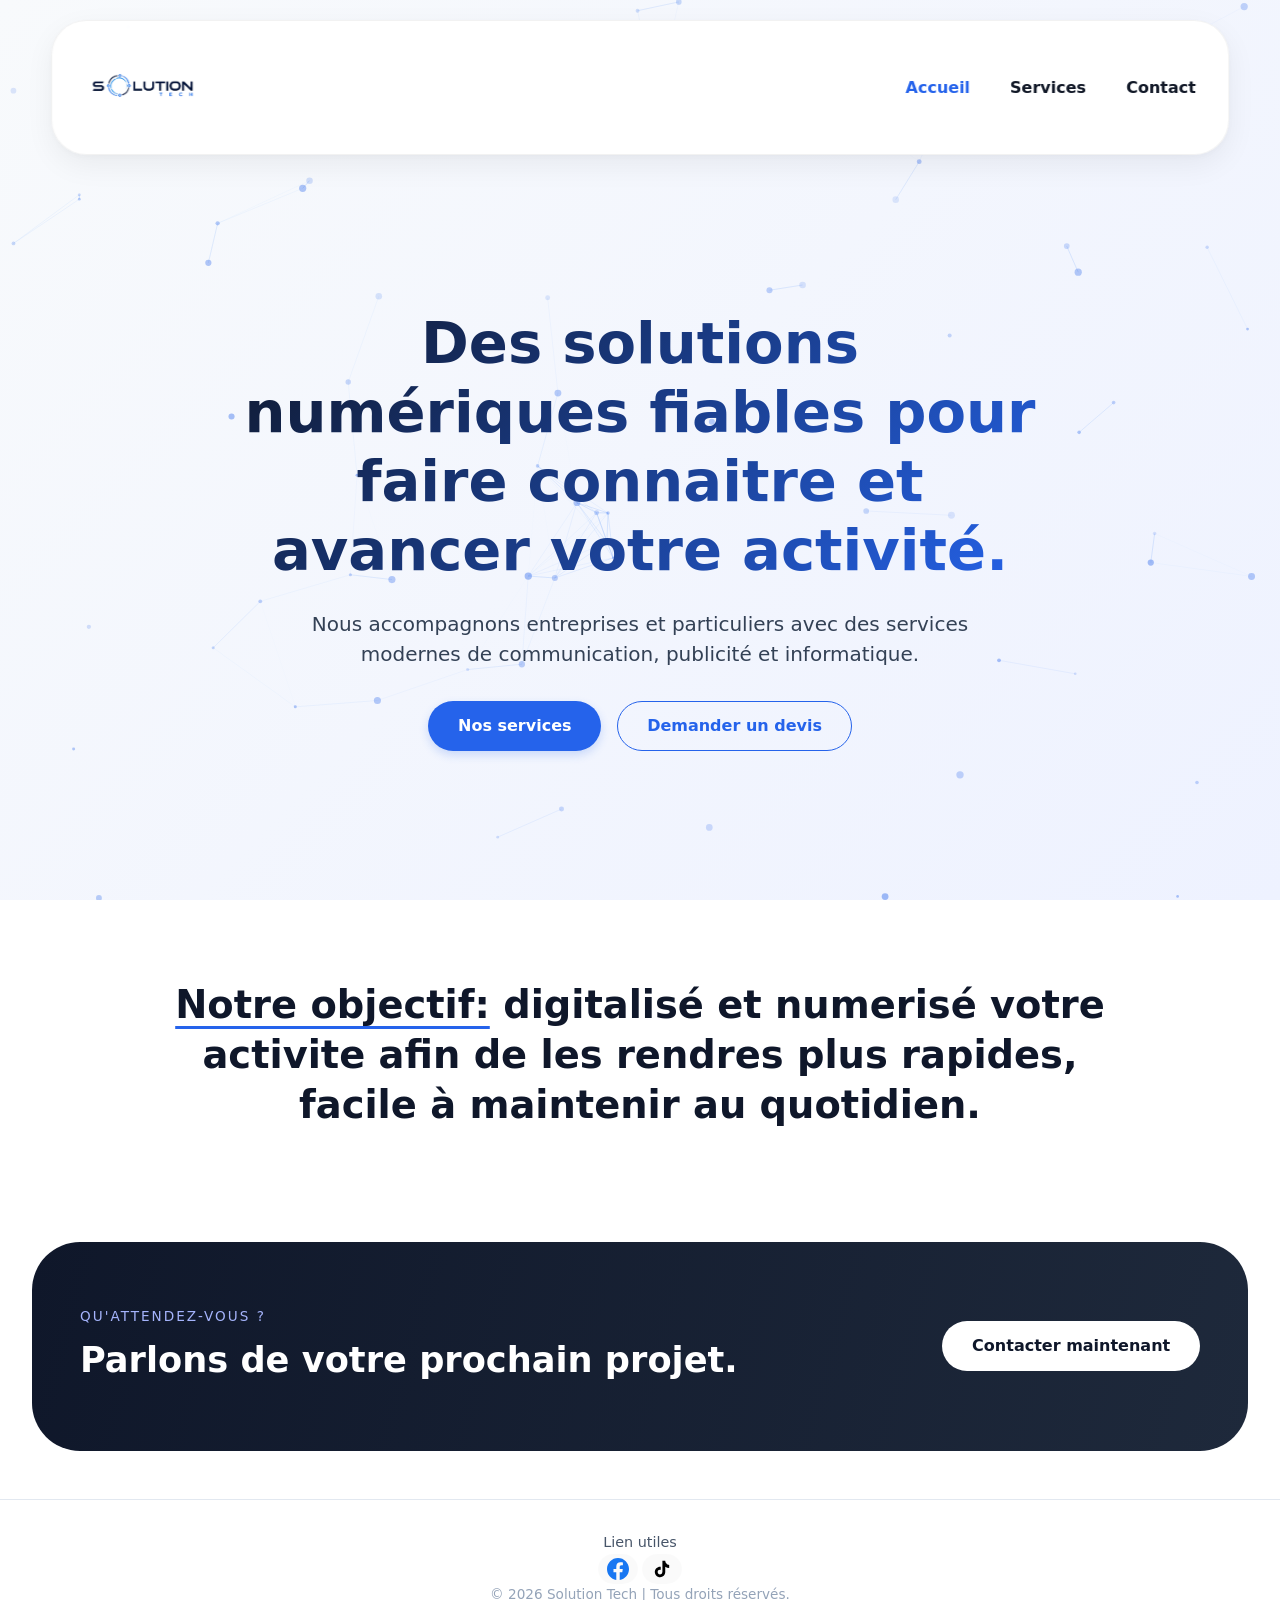
==== index.html @ 77c4c6fc "Update index.html" ====
<!DOCTYPE html>
<html lang="fr">
<head>
  <meta charset="UTF-8">
  <meta name="viewport" content="width=device-width, initial-scale=1.0">
  <meta name="description" content="Services informatiques et digitaux professionnels : support, sites web et accompagnement numérique.">
  <title>Accueil</title>
  <link rel="icon" href="images/favicon.png">
  <link rel="stylesheet" href="style.css">
</head>
<body>
  <header class="site-header">
    <a class="brand" href="index.html" aria-label="Solution Tech">
  <img src="images/logo.png" alt="Solution Tech">
</a>
    <button class="nav-toggle" type="button" aria-label="Ouvrir le menu" aria-expanded="false">
      <span></span>
      <span></span>
      <span></span>
    </button>
    <nav class="main-nav" aria-label="Navigation principale">
      <a class="active" href="index.html">Accueil</a>
      <a href="services.html">Services</a>
      <a href="contact.html">Contact</a>
    </nav>
  </header>

  <main>
    <section class="hero">
      <canvas class="hero-canvas" aria-hidden="true"></canvas>
      <div class="hero-content reveal">
        <h1>Des solutions numériques fiables pour faire connaitre et avancer votre activité.</h1>
        <p class="hero-text"> Nous accompagnons entreprises et particuliers avec des services modernes de communication, publicité et informatique.</p>
        <div class="hero-actions">
          <a class="btn primary" href="services.html">Nos services</a>
          <a class="btn ghost" href="contact.html">Demander un devis</a>
        </div>
      </div>
    </section>

    <section class="section split">
      <div class="reveal">
        <h2><u>Notre objectif:</u> digitalisé et numerisé votre activite afin de les rendres plus rapides, facile à maintenir au quotidien.</h2>
      </div>
    </section>
    

    <section class="cta-section reveal">
      <div>
        <p class="eyebrow">Qu'attendez-vous ?</p>
        <h2>Parlons de votre prochain projet.</h2>
      </div>
      <a class="btn primary" href="contact.html">Contacter maintenant</a>
    </section>
  </main>

  <footer class="site-footer">
    <p>Lien utiles</p>

    <div class="footer-social">

      <!-- Facebook -->
      <a href="https://www.facebook.com/profile.php?id=61590086701487" 
         target="_blank" 
         rel="noopener noreferrer" 
         aria-label="Facebook" 
         class="social-link social-facebook">
        <svg class="social-icon" viewBox="0 0 24 24" fill="currentColor">
          <path d="M24 12.073C24 5.405 18.627 0 12 0S0 5.405 0 12.073C0 18.099 4.388 23.094 10.125 24V15.563H7.078V12.073H10.125V9.413C10.125 6.387 11.916 4.716 14.657 4.716C15.97 4.716 17.343 4.951 17.343 4.951V7.922H15.83C14.34 7.922 13.875 8.853 13.875 9.808V12.073H17.203L16.671 15.563H13.875V24C19.612 23.094 24 18.099 24 12.073Z"/>
        </svg>
      </a>

       <!-- TikTok -->
      <a href="https://www.tiktok.com/@solution_tech_" 
         target="_blank" 
         rel="noopener noreferrer" 
         aria-label="TikTok" 
         class="social-link social-tiktok">
        <svg class="social-icon" viewBox="0 0 24 24" fill="currentColor">
          <path d="M16.6 5.82s.51.5 0 0A4.278 4.278 0 0 1 15.54 3h-3.09v12.4a2.59 2.59 0 0 1-2.59 2.5c-1.42 0-2.6-1.16-2.6-2.6 0-1.72 1.66-2.84 3.37-2.22V9.66c-3.45-.46-6.47 2.22-6.47 5.64 0 3.33 2.76 5.7 5.69 5.7 3.14 0 5.69-2.55 5.69-5.7V9.41a7.55 7.55 0 0 0 4.3 1.38V7.63s-1.88.09-3.24-1.81z"/>
        </svg>
      </a>
    </div>

     <div class="footer-content">
    <p>&copy; 2026 Solution Tech | Tous droits réservés.</p>
     </div>
</footer>

  <script src="script.js"></script>
</body>
</html>
---- style.css ----
/* ===== RESET & BASE ===== */
* {
  margin: 0;
  padding: 0;
  box-sizing: border-box;
}

body {
  font-family: system-ui, 'Segoe UI', 'Inter', -apple-system, BlinkMacSystemFont, 'Roboto', sans-serif;
  background-color: #ffffff;
  color: #1a1e2b;
  line-height: 1.5;
  overflow-x: hidden;
}

img {
  max-width: 100%;
  height: auto;
  display: block;
}

/* ============================
   CONTENU DU SERVICE
============================ */

.service-content{
    width: 100%;
    display: block;
    margin-top: 20px;
}

/* ============================
   IMAGE DU SERVICE
============================ */

.service-images{
    width: 100%;
    height: auto;
    display: block;
    object-fit: cover;

    /* Bordures arrondies */
    border-radius: 24px;
    overflow: hidden;

    /* Ombre moderne */
    box-shadow: 0 10px 30px rgba(0, 0, 0, 0.15);

    /* Animation fluide */
    transition: transform 0.3s ease, box-shadow 0.3s ease;

    margin-bottom: 25px;
}

/* Effet au survol (PC) */
.service-images:hover{
    transform: scale(1.02);
    box-shadow: 0 15px 40px rgba(0, 0, 0, 0.20);
}

/* ============================
   TEXTE
============================ */

.service-texte{
    width: 100%;
}

.service-texte p,
.service-texte li{
    font-size: 16px;
    line-height: 1.8;
    text-align: justify;
}

/* ============================
   TABLETTE
============================ */

@media screen and (max-width: 1024px){

    .service-images{
        border-radius: 22px;
    }

    .service-texte p,
    .service-texte li{
        font-size: 15px;
    }

}

/* ============================
   MOBILE
============================ */

@media screen and (max-width: 768px){

    .service-images{
        width: 100%;
        border-radius: 18px;
        margin-bottom: 20px;
    }

    .service-texte p,
    .service-texte li{
        font-size: 15px;
        line-height: 1.7;
    }

}


/* ===== HEADER / NAVIGATION ===== */

.site-header {
    position: fixed;
    top: 20px;
    left: 50%;
    transform: translateX(-50%);
    width: 92%;
    max-width: 1400px;

    display: flex;
    justify-content: space-between;
    align-items: center;

    padding: 1.2rem 2rem;

    background: rgba(255,255,255,0.95);
    backdrop-filter: blur(15px);

    border-radius: 35px;

    border: 1px solid rgba(0,0,0,0.05);

    box-shadow:
      0 10px 30px rgba(0,0,0,0.06),
      0 2px 10px rgba(0,0,0,0.03);

    z-index: 1000;
}

/* Logo */

.brand img {
    height: 95px;
    width: auto;
}

.brand img:hover {
    transform: scale(1.03);
}

/* Navigation */

.main-nav {
    display: flex;
    align-items: center;
    gap: 2.5rem;
}

.main-nav a {
    text-decoration: none;
    color: #111827;
    font-size: 1rem;
    font-weight: 600;
    transition: all 0.3s ease;
}

.main-nav a:hover,
.main-nav a.active {
    color: #2563eb;
}

/* Menu Hamburger */

.nav-toggle {
    display: none;
    background: none;
    border: none;
    cursor: pointer;
}

.nav-toggle span {
    width: 28px;
    height: 3px;
    background: #374151;
    border-radius: 10px;
}

/* ===== ESPACE SOUS LE HEADER - CORRECTION ===== */
/* Ajout d'un padding-top pour compenser le header fixe sur toutes les pages */

.hero,
.page-hero,
.contact-simple {
    padding-top: 160px;  /* ← MODIFIÉ : 140px → 160px */
}

/* ===== BOUTONS ===== */
.btn {
  display: inline-flex;
  align-items: center;
  justify-content: center;
  padding: 0.75rem 1.8rem;
  border-radius: 40px;
  font-weight: 600;
  text-decoration: none;
  transition: all 0.25s ease;
  font-size: 1rem;
  border: 1px solid transparent;
}

.btn.primary {
  background-color: #2563eb;
  color: white;
  box-shadow: 0 4px 10px rgba(37, 99, 235, 0.2);
}

.btn.primary:hover {
  background-color: #1d4ed8;
  transform: translateY(-2px);
  box-shadow: 0 8px 20px rgba(37, 99, 235, 0.3);
}

.btn.ghost {
  background: transparent;
  border-color: #2563eb;
  color: #2563eb;
}

.btn.ghost:hover {
  background: rgba(37, 99, 235, 0.08);
  transform: translateY(-2px);
}

/* ===== ANIMATIONS REVEAL ===== */
.reveal {
  opacity: 0;
  transform: translateY(28px);
  transition: opacity 0.7s ease, transform 0.7s ease;
}

.reveal.visible {
  opacity: 1;
  transform: translateY(0);
}

/* ===== FOOTER ===== */
.site-footer {
  text-align: center;
  padding: 2rem;
  border-top: 1px solid #ffffff;

  margin-top: 2rem;
  color: #475569;
  font-size: 0.9rem;
}

/* PAGE ACCUEIL (index.html) */

.hero {
  position: relative;
  min-height: 100vh;
  display: flex;
  align-items: center;
  justify-content: center;
  text-align: center;
  background: linear-gradient(135deg, #f8fafc 0%, #eef2ff 100%);
  overflow: hidden;
}

.hero-canvas {
  position: absolute;
  top: 0;
  left: 0;
  width: 100%;
  height: 100%;
  display: block;
  pointer-events: none;
}

.hero-content {
  position: relative;
  z-index: 10;
  max-width: 880px;
  margin: 0 auto;
  padding: 6rem 2rem;
}

.hero h1 {
  font-size: clamp(2rem, 6vw, 3.6rem);
  font-weight: 700;
  line-height: 1.2;
  background: linear-gradient(135deg, #0f172a, #2563eb);
  background-clip: text;
  -webkit-background-clip: text;
  color: transparent;
  margin-bottom: 1.5rem;
}

.hero-text {
  font-size: 1.25rem;
  color: #334155;
  max-width: 680px;
  margin: 0 auto 2rem auto;
}

.hero-actions {
  display: flex;
  gap: 1rem;
  justify-content: center;
  flex-wrap: wrap;
}

.split {
  text-align: center;
  background: #ffffff;
  padding: 5rem 2rem;
  max-width: 1280px;
  margin: 0 auto;
}

.split h2 {
  font-size: clamp(1.6rem, 5vw, 2.4rem);
  font-weight: 600;
  line-height: 1.3;
  max-width: 1000px;
  margin: 0 auto;
  color: #0f172a;
}

.split u {
  text-decoration-thickness: 3px;
  text-underline-offset: 8px;
  text-decoration-color: #2563eb;
}

.feature-grid {
  display: flex;
  flex-wrap: wrap;
  gap: 2rem;
  justify-content: center;
  padding: 3rem 2rem 6rem;
  max-width: 1280px;
  margin: 0 auto;
}

.feature-card {
  background: white;
  border-radius: 2rem;
  padding: 2rem 1.8rem;
  flex: 1 1 280px;
  max-width: 340px;
  box-shadow: 0 20px 35px -12px rgba(0, 0, 0, 0.08);
  transition: all 0.3s;
  border: 1px solid #eef2ff;
}

.feature-card:hover {
  transform: translateY(-8px);
  box-shadow: 0 25px 40px -12px rgba(0, 0, 0, 0.15);
  border-color: #cbdffc;
}

.icon {
  font-size: 2.5rem;
  font-weight: 800;
  background: linear-gradient(145deg, #1e3a8a, #3b82f6);
  background-clip: text;
  -webkit-background-clip: text;
  color: transparent;
  display: inline-block;
  margin-bottom: 1rem;
}

.feature-card h3 {
  font-size: 1.6rem;
  font-weight: 600;
  margin: 0.75rem 0 0.75rem;
}

.feature-card p {
  color: #475569;
}

.cta-section {
  background: linear-gradient(105deg, #0f172a 0%, #1e293b 100%);
  margin: 2rem 2rem 3rem;
  padding: 4rem 3rem;
  border-radius: 3rem;
  display: flex;
  flex-wrap: wrap;
  align-items: center;
  justify-content: space-between;
  gap: 2rem;
  color: white;
}

.cta-section .eyebrow {
  text-transform: uppercase;
  letter-spacing: 2px;
  font-size: 0.85rem;
  color: #a5b4fc;
  margin-bottom: 0.5rem;
}

.cta-section h2 {
  font-size: clamp(1.6rem, 4vw, 2.2rem);
  font-weight: 600;
}

.cta-section .btn.primary {
  background-color: white;
  color: #0f172a;
  box-shadow: none;
}

.cta-section .btn.primary:hover {
  background-color: #eef2ff;
  transform: scale(1.02);
}

/* PAGE SERVICES (services.html)  */

.page-hero {
  background: linear-gradient(135deg, #f8fafc 0%, #eef2ff 100%);
  padding: 10rem 2rem 5rem 2rem;  /* ← MODIFIÉ : 8rem → 10rem */
  text-align: center;
  margin-top: 0;
}

.page-hero h1 {
  font-size: clamp(2rem, 6vw, 3.2rem);
  font-weight: 700;
  line-height: 1.2;
  background: linear-gradient(135deg, #0f172a, #2563eb);
  background-clip: text;
  -webkit-background-clip: text;
  color: transparent;
  margin-bottom: 1rem;
  max-width: 900px;
  margin-left: auto;
  margin-right: auto;
}

.page-hero p {
  font-size: 1.2rem;
  color: #334155;
  max-width: 600px;
  margin: 0 auto;
}

.services-grid {
  max-width: 1280px;
  margin: 0 auto;
  padding: 5rem 2rem;
  display: flex;
  flex-wrap: wrap;
  gap: 2rem;
  justify-content: center;
}

.service-card {
  background: white;
  border-radius: 2rem;
  padding: 2rem;
  flex: 1 1 350px;
  box-shadow: 0 20px 35px -12px rgba(0, 0, 0, 0.08);
  transition: all 0.3s;
  border: 1px solid #eef2ff;
}

.service-card:hover {
  transform: translateY(-8px);
  box-shadow: 0 25px 40px -12px rgba(0, 0, 0, 0.15);
  border-color: #cbdffc;
}

.service-icon {
  width: 60px;
  height: 60px;
  background: linear-gradient(135deg, #2563eb, #1d4ed8);
  border-radius: 20px;
  display: flex;
  align-items: center;
  justify-content: center;
  font-size: 1.8rem;
  font-weight: 700;
  color: white;
  margin-bottom: 1.5rem;
}

.service-card h2 {
  font-size: 1.8rem;
  font-weight: 600;
  margin-bottom: 1rem;
  color: #0f172a;
}

.service-card > p {
  color: #475569;
  margin-bottom: 1.5rem;
  line-height: 1.6;
}

.service-card ul {
  list-style: none;
  padding-top: 1rem;
  border-top: 2px solid #eef2ff;
}

.service-card li {
  padding: 0.5rem 0;
  padding-left: 1.5rem;
  position: relative;
  color: #334155;
}

.service-card li::before {
  content: "▹";
  position: absolute;
  left: 0;
  color: #2563eb;
  font-weight: 600;
}

.process-section {
  background: linear-gradient(105deg, #f8fafc 0%, #ffffff 100%);
  padding: 5rem 2rem;
}

.process-section h2 {
  text-align: center;
  font-size: clamp(1.8rem, 5vw, 2.5rem);
  font-weight: 700;
  color: #0f172a;
  margin-bottom: 3rem;
}

.timeline {
  max-width: 900px;
  margin: 0 auto;
  display: flex;
  flex-wrap: wrap;
  gap: 2rem;
  justify-content: center;
}

.timeline-item {
  flex: 1 1 280px;
  background: white;
  border-radius: 1.5rem;
  padding: 2rem;
  text-align: center;
  box-shadow: 0 10px 25px -5px rgba(0, 0, 0, 0.05);
  border: 1px solid #e2e8f0;
  transition: all 0.3s;
}

.timeline-item:hover {
  transform: translateY(-5px);
  box-shadow: 0 20px 30px -10px rgba(0, 0, 0, 0.1);
}

.timeline-item span {
  display: inline-flex;
  align-items: center;
  justify-content: center;
  width: 50px;
  height: 50px;
  background: linear-gradient(135deg, #2563eb, #1d4ed8);
  color: white;
  border-radius: 50%;
  font-size: 1.5rem;
  font-weight: 700;
  margin-bottom: 1.2rem;
}

.timeline-item h3 {
  font-size: 1.4rem;
  font-weight: 600;
  margin-bottom: 0.75rem;
  color: #0f172a;
}

.timeline-item p {
  color: #475569;
  line-height: 1.5;
}

/* ==================================== */
/* PAGE CONTACT - VERSION SIMPLIFIÉE    */
/* ==================================== */

.contact-simple {
  max-width: 900px;
  margin: 0 auto;
  padding: 10rem 2rem 4rem 2rem;  /* ← MODIFIÉ : 8rem → 10rem */
  min-height: calc(100vh - 200px);
  display: flex;
  flex-direction: column;
  justify-content: center;
  align-items: center;
}

.contact-header {
  text-align: center;
  margin-bottom: 3rem;
}

.contact-header h1 {
  font-size: clamp(2.5rem, 5vw, 3.5rem);
  font-weight: 700;
  background: linear-gradient(135deg, #0f172a, #2563eb);
  background-clip: text;
  -webkit-background-clip: text;
  color: transparent;
  margin-bottom: 0.8rem;
}

.contact-header p {
  font-size: 1.2rem;
  color: #475569;
}

.contact-cards {
  display: flex;
  flex-wrap: wrap;
  gap: 2rem;
  justify-content: center;
  width: 100%;
  max-width: 700px;
  margin: 0 auto;
}

.contact-card {
  flex: 1 1 250px;
  max-width: 320px;
  min-width: 200px;
  background: white;
  padding: 2.5rem 2rem;
  border-radius: 2rem;
  text-decoration: none;
  color: #1e293b;
  text-align: center;
  transition: all 0.3s ease;
  border: 2px solid #eef2ff;
  box-shadow: 0 10px 25px rgba(0, 0, 0, 0.04);
  position: relative;
  overflow: hidden;
}

.contact-card::before {
  content: '';
  position: absolute;
  top: 0;
  left: 0;
  right: 0;
  height: 4px;
  transition: all 0.3s ease;
}

.contact-card:hover {
  transform: translateY(-8px);
  box-shadow: 0 20px 40px rgba(0, 0, 0, 0.08);
}

.contact-card:hover .card-action {
  transform: translateX(6px);
  opacity: 1;
}

/* Carte Email */
.email-card {
  border-color: #dbeafe;
}

.email-card::before {
  background: linear-gradient(90deg, #2563eb, #1d4ed8);
}

.email-card:hover {
  border-color: #2563eb;
  box-shadow: 0 20px 40px rgba(37, 99, 235, 0.12);
}

.email-card .card-icon {
  background: linear-gradient(135deg, #2563eb, #1d4ed8);
}

/* Carte WhatsApp */
.whatsapp-card {
  border-color: #d1fae5;
}

.whatsapp-card::before {
  background: linear-gradient(90deg, #25D366, #128C7E);
}

.whatsapp-card:hover {
  border-color: #25D366;
  box-shadow: 0 20px 40px rgba(37, 211, 102, 0.12);
}

.whatsapp-card .card-icon {
  background: linear-gradient(135deg, #25D366, #128C7E);
}

.card-icon {
  width: 70px;
  height: 70px;
  border-radius: 20px;
  display: flex;
  align-items: center;
  justify-content: center;
  font-size: 2.5rem;
  margin: 0 auto 1rem auto;
  color: white;
}

.contact-card h2 {
  font-size: 1.5rem;
  font-weight: 600;
  margin-bottom: 0.5rem;
  color: #0f172a;
}

.contact-card p {
  font-size: 0.95rem;
  color: #64748b;
  margin-bottom: 1rem;
}

.card-action {
  display: inline-block;
  font-size: 1.2rem;
  color: #94a3b8;
  transition: all 0.3s ease;
  opacity: 0.5;
}

.contact-footer {
  text-align: center;
  margin-top: 3rem;
  display: flex;
  gap: 2rem;
  justify-content: center;
  flex-wrap: wrap;
}

.contact-footer p {
  color: #64748b;
  font-size: 0.95rem;
  background: white;
  padding: 0.6rem 1.2rem;
  border-radius: 40px;
  border: 1px solid #eef2ff;
}

/* RESPONSIVE (toutes les pages)  */

@media (max-width: 768px) {

.site-header{
    width:95%;
    padding:1rem 1.3rem;
    border-radius:30px;
}

.brand img{
    height:55px;
}

.nav-toggle{
    display:flex;
    flex-direction:column;
    gap:5px;
}

.main-nav{
    position:absolute;
    top:90px;
    left:0;
    width:100%;
    background:#fff;
    border-radius:25px;
    padding:2rem;

    flex-direction:column;
    gap:1.5rem;

    box-shadow:0 15px 30px rgba(0,0,0,0.08);

    opacity:0;
    visibility:hidden;
    transform:translateY(-20px);

    transition:0.3s;
}

.main-nav.open{
    opacity:1;
    visibility:visible;
    transform:translateY(0);
}

  /* Accueil responsive */
  .hero-actions {
    flex-direction: column;
    align-items: stretch;
  }

  .hero-actions .btn {
    text-align: center;
  }

  .cta-section {
    flex-direction: column;
    text-align: center;
    margin: 2rem 1rem;
    padding: 2rem 1.5rem;
  }

  .feature-grid {
    gap: 1.5rem;
    padding: 1rem 1rem 4rem;
  }

  /* Services responsive */
  .page-hero {
    padding: 9rem 1.5rem 4rem 1.5rem;  /* ← MODIFIÉ : 7rem → 9rem */
  }

  .services-grid {
    padding: 3rem 1.5rem;
    gap: 1.5rem;
  }

  .service-card {
    flex: 1 1 100%;
  }

  .timeline {
    flex-direction: column;
    gap: 1.5rem;
  }

  .timeline-item {
    max-width: 100%;
  }

  /* Contact responsive */
  .contact-simple {
    padding: 9rem 1.5rem 3rem 1.5rem;  /* ← MODIFIÉ : 7rem → 9rem */
  }

  .contact-cards {
    gap: 1.2rem;
  }

  .contact-card {
    flex: 1 1 100%;
    max-width: 100%;
    padding: 2rem 1.5rem;
  }

  .card-icon {
    width: 60px;
    height: 60px;
    font-size: 2rem;
  }

  .contact-footer {
    flex-direction: column;
    gap: 0.8rem;
    align-items: center;
  }

  .contact-footer p {
    font-size: 0.85rem;
    padding: 0.5rem 1rem;
  }
}

@media (max-width: 480px) {
  /* Accueil */
  .hero-content {
    padding: 5rem 1rem;
  }
  
  .hero h1 {
    font-size: 1.9rem;
  }
  
  .hero-text {
    font-size: 1rem;
  }
  
  .feature-card {
    padding: 1.5rem;
  }

  .feature-card h3 {
    font-size: 1.3rem;
  }
  
  /* Services */
  .page-hero h1 {
    font-size: 1.8rem;
  }
  
  .page-hero p {
    font-size: 1rem;
  }
  
  .service-card h2 {
    font-size: 1.5rem;
  }
  
  .service-icon {
    width: 50px;
    height: 50px;
    font-size: 1.5rem;
  }
  
  .process-section {
    padding: 3rem 1.2rem;
  }

  .timeline-item h3 {
    font-size: 1.2rem;
  }
  
  /* Contact */
  .contact-simple {
    padding: 8rem 1rem 2rem 1rem;  /* ← MODIFIÉ : 6rem → 8rem */
  }

  .contact-header h1 {
    font-size: 2rem;
  }

  .contact-header p {
    font-size: 1rem;
  }

  .contact-card {
    padding: 1.5rem 1rem;
  }

  .contact-card h2 {
    font-size: 1.2rem;
  }

  .card-icon {
    width: 50px;
    height: 50px;
    font-size: 1.6rem;
    border-radius: 16px;
  }
}

/* ===== FOOTER AVEC RÉSEAUX SOCIAUX ===== */
.site-footer {
  text-align: center;
  padding: 2rem 2rem 1.5rem 2rem;
  border-top: 1px solid #e2e8f0;
  margin-top: 2rem;
  color: #475569;
  font-size: 0.9rem;
  background: #ffffff;
  width: 100%;
}

.footer-content {
  max-width: 1280px;
  margin: 0 auto;
  display: flex;
  flex-direction: column;
  align-items: center;
  justify-content: center;
  gap: 1.5rem;
  width: 100%;
}

.footer-content p {
  color: #94a3b8;
  font-size: 0.85rem;
  text-align: center;
}

/* ===== RÉSEAUX SOCIAUX ===== */
.footer-social {
  display: flex;
  gap: 0.3rem;
  align-items: center;
  justify-content: center;
  flex-wrap: wrap;
  width: 100%;
}

.social-link {
  display: inline-flex;
  align-items: center;
  justify-content: center;
  gap: 0.2rem;
  text-decoration: none;
  color: #94a3b8;
  font-weight: 500;
  font-size: 0.85rem;
  padding: 0.2rem 0.5rem;
  border-radius: 50px;
  transition: all 0.3s cubic-bezier(0.2, 0, 0, 1);
  background: rgba(0, 0, 0, 0.02);
  border: 1px solid transparent;
  min-width: auto;
}

.social-link:hover {
  transform: translateY(-3px);
  border-color: currentColor;
}

.social-link .social-icon {
  width: 22px;
  height: 22px;
  transition: all 0.3s ease;
  flex-shrink: 0;
}

.social-link .social-label {
  font-size: 0.85rem;
  white-space: nowrap;
}

/* ===== FACEBOOK ===== */
.social-facebook {
  color: #1877F2;
}

.social-facebook:hover {
  color: #1877F2;
  background: rgba(24, 119, 242, 0.08);
  box-shadow: 0 4px 20px rgba(24, 119, 242, 0.15);
  border-color: rgba(24, 119, 242, 0.2);
}

.social-facebook:hover .social-icon {
  transform: scale(1.15) rotate(-3deg);
}

/* ===== TIKTOK ===== */
.social-tiktok {
  color: #000000;
}

.social-tiktok:hover {
  color: #000000;
  background: rgba(0, 0, 0, 0.05);
  box-shadow: 0 4px 20px rgba(0, 0, 0, 0.08);
  border-color: rgba(0, 0, 0, 0.1);
}

.social-tiktok:hover .social-icon {
  transform: scale(1.15) rotate(3deg);
}

/* ==================================== */
/* RESPONSIVE - CORRECTION CENTRAGE    */
/* ==================================== */

@media (max-width: 768px) {
  .footer-social {
    gap: 0.2rem;
  }

  .social-link {
    padding: 0.15rem 0.4rem;
    gap: 0.15rem;
    min-width: auto;
  }
}

@media (max-width: 480px) {
  .footer-social {
    gap: 0.15rem;
  }

  .social-link {
    padding: 0.1rem 0.3rem;
    gap: 0.1rem;
    min-width: auto;
  }
}

/* ==================================== */
/* VARIANTE BOUTONS COLORÉS            */
/* ==================================== */

/*
.social-link {
  color: white;
  padding: 0.5rem 1.5rem;
  border-radius: 50px;
  border: none;
}

.social-facebook {
  background: #1877F2;
}

.social-facebook:hover {
  background: #0d65d9;
  transform: translateY(-3px);
  box-shadow: 0 6px 25px rgba(24, 119, 242, 0.35);
}

.social-tiktok {
  background: #000000;
}

.social-tiktok:hover {
  background: #1a1a1a;
  transform: translateY(-3px);
  box-shadow: 0 6px 25px rgba(0, 0, 0, 0.3);
}

.social-link .social-label {
  color: white;
}
*/
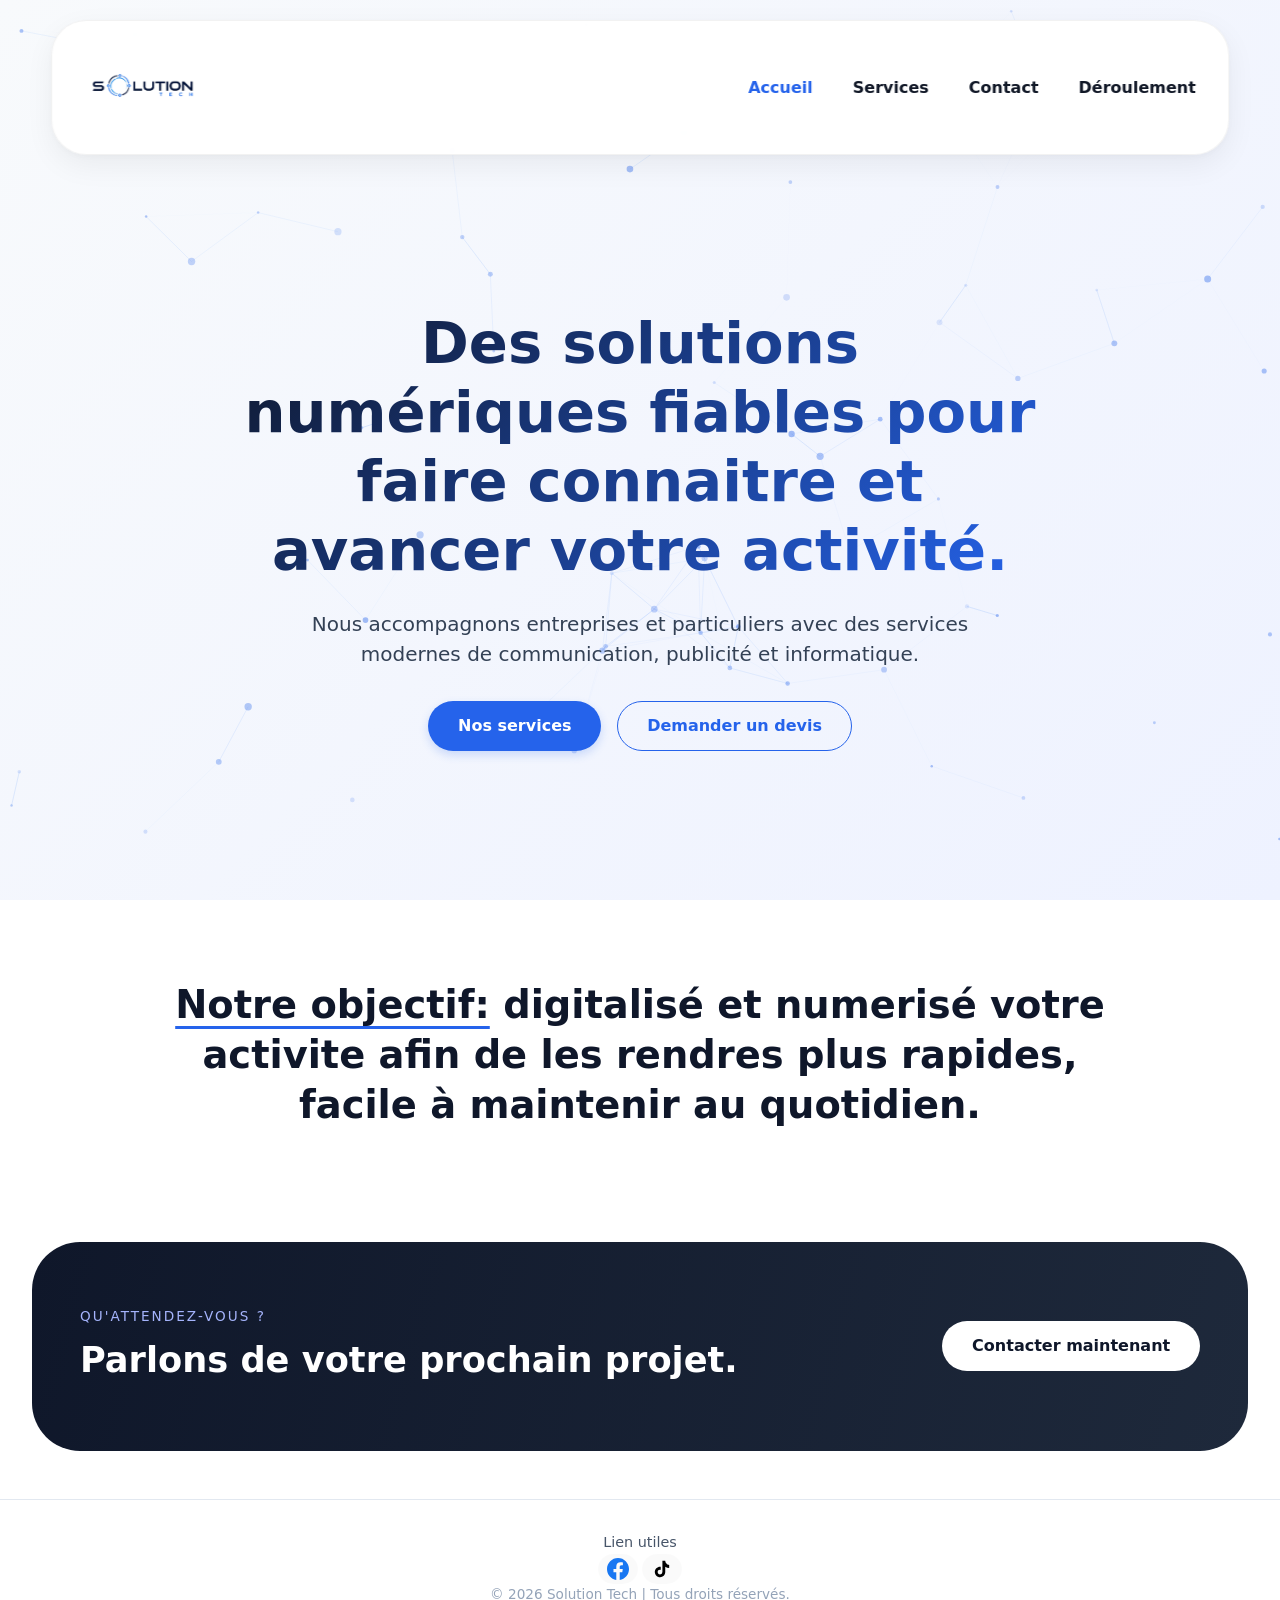
==== commit f58021c9: "modification" ====
--- a/index.html
+++ b/index.html
@@ -11,8 +11,8 @@
 <body>
   <header class="site-header">
     <a class="brand" href="index.html" aria-label="Solution Tech">
-  <img src="images/logo.png" alt="Solution Tech">
-</a>
+    <img src="images/logo.png" alt="Solution Tech"></a>
+
     <button class="nav-toggle" type="button" aria-label="Ouvrir le menu" aria-expanded="false">
       <span></span>
       <span></span>
@@ -22,6 +22,7 @@
       <a class="active" href="index.html">Accueil</a>
       <a href="services.html">Services</a>
       <a href="contact.html">Contact</a>
+      <a href="deroulement.html">Déroulement</a>
     </nav>
   </header>
 
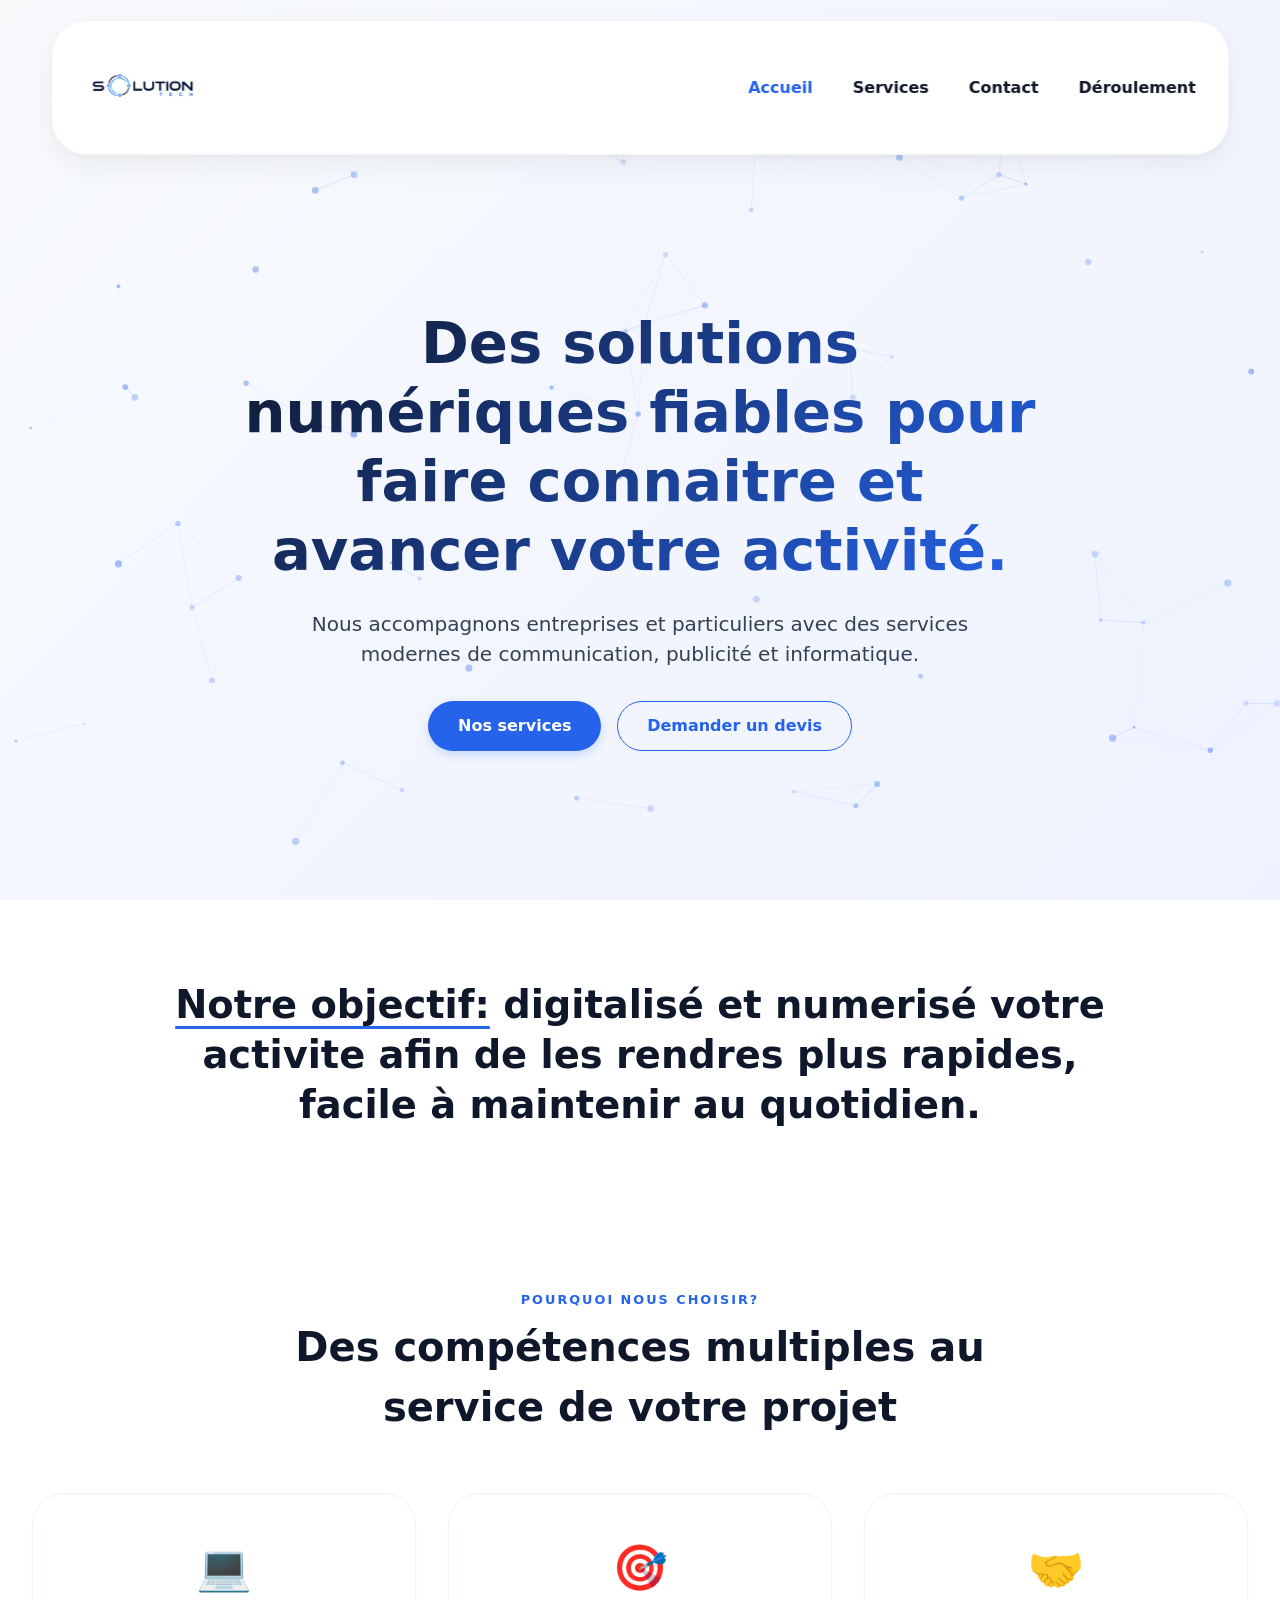
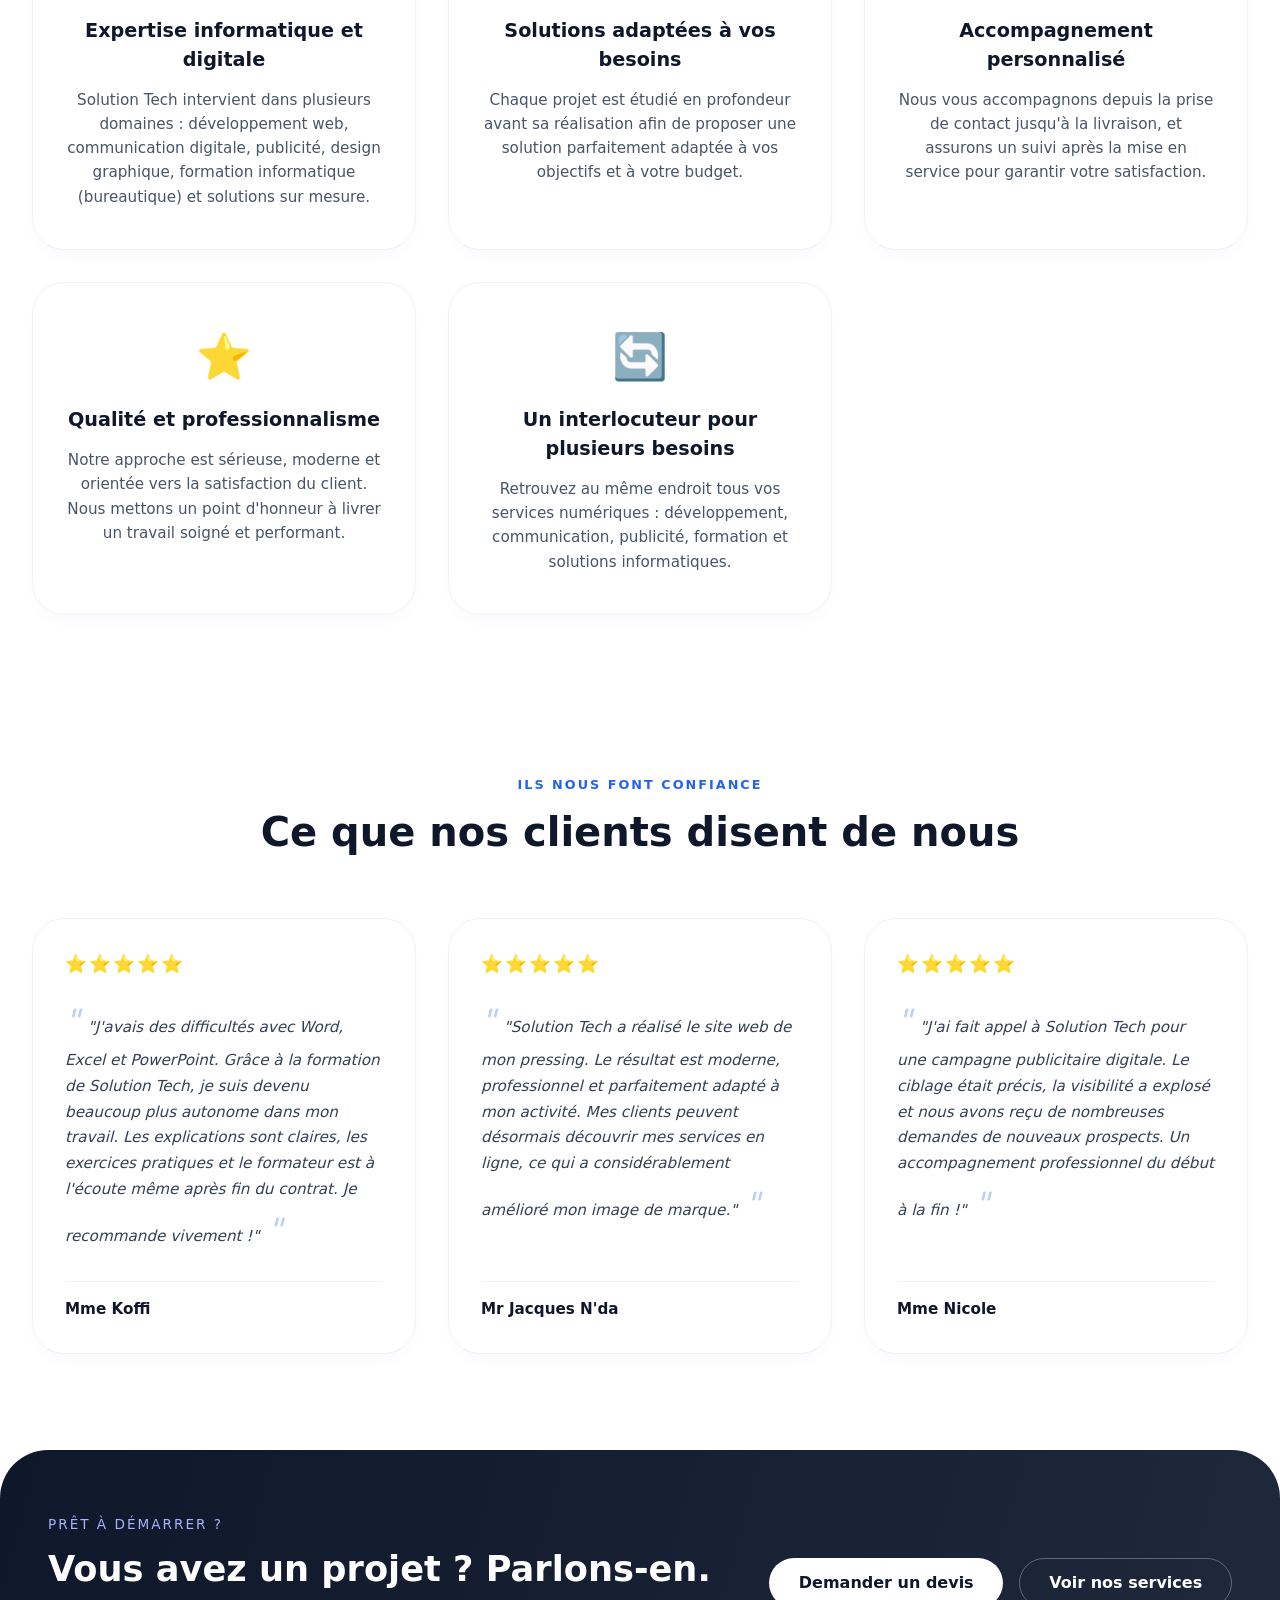
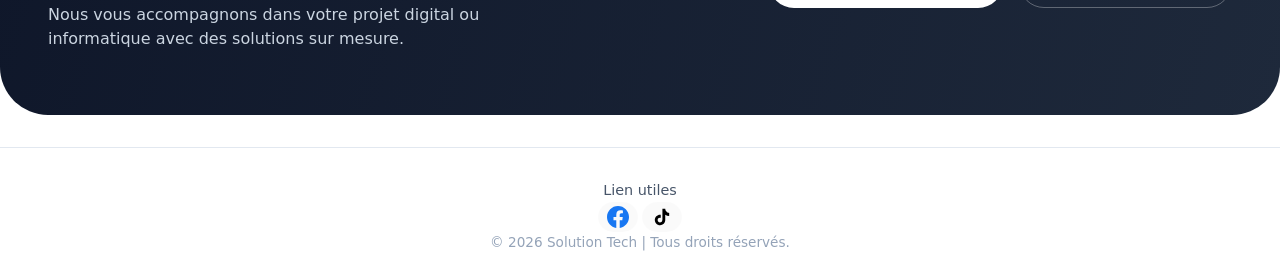
==== commit 1fba11b2: "mise_a_jour" ====
--- a/index.html
+++ b/index.html
@@ -4,7 +4,7 @@
   <meta charset="UTF-8">
   <meta name="viewport" content="width=device-width, initial-scale=1.0">
   <meta name="description" content="Services informatiques et digitaux professionnels : support, sites web et accompagnement numérique.">
-  <title>Accueil</title>
+  <title>Accueil | Solution Tech</title>
   <link rel="icon" href="images/favicon.png">
   <link rel="stylesheet" href="style.css">
 </head>
@@ -27,6 +27,7 @@
   </header>
 
   <main>
+    <!-- ===== SECTION HERO ===== -->
     <section class="hero">
       <canvas class="hero-canvas" aria-hidden="true"></canvas>
       <div class="hero-content reveal">
@@ -39,19 +40,113 @@
       </div>
     </section>
 
+    <!-- ===== SECTION OBJECTIF ===== -->
     <section class="section split">
       <div class="reveal">
         <h2><u>Notre objectif:</u> digitalisé et numerisé votre activite afin de les rendres plus rapides, facile à maintenir au quotidien.</h2>
       </div>
     </section>
-    
 
-    <section class="cta-section reveal">
+    <!-- ===== SECTION POURQUOI CHOISIR SOLUTION TECH ? ===== -->
+    <section class="why-section">
+      <div class="why-header reveal">
+        <p class="why-eyebrow">Pourquoi nous choisir?</p>
+        <h2>Des compétences multiples au service de votre projet</h2>
+      </div>
+
+      <div class="why-grid">
+        <article class="why-card reveal">
+          <div class="why-icon">💻</div>
+          <h3>Expertise informatique et digitale</h3>
+          <p>Solution Tech intervient dans plusieurs domaines : développement web, communication digitale, publicité, design graphique, formation informatique (bureautique) et solutions sur mesure.</p>
+        </article>
+
+        <article class="why-card reveal">
+          <div class="why-icon">🎯</div>
+          <h3>Solutions adaptées à vos besoins</h3>
+          <p>Chaque projet est étudié en profondeur avant sa réalisation afin de proposer une solution parfaitement adaptée à vos objectifs et à votre budget.</p>
+        </article>
+
+        <article class="why-card reveal">
+          <div class="why-icon">🤝</div>
+          <h3>Accompagnement personnalisé</h3>
+          <p>Nous vous accompagnons depuis la prise de contact jusqu'à la livraison, et assurons un suivi après la mise en service pour garantir votre satisfaction.</p>
+        </article>
+
+        <article class="why-card reveal">
+          <div class="why-icon">⭐</div>
+          <h3>Qualité et professionnalisme</h3>
+          <p>Notre approche est sérieuse, moderne et orientée vers la satisfaction du client. Nous mettons un point d'honneur à livrer un travail soigné et performant.</p>
+        </article>
+
+        <article class="why-card reveal">
+          <div class="why-icon">🔄</div>
+          <h3>Un interlocuteur pour plusieurs besoins</h3>
+          <p>Retrouvez au même endroit tous vos services numériques : développement, communication, publicité, formation et solutions informatiques.</p>
+        </article>
+      </div>
+    </section>
+
+    <!-- ===== SECTION TÉMOIGNAGES ===== -->
+    <section class="testimonials-section">
+      <div class="testimonials-header reveal">
+        <p class="testimonials-eyebrow">Ils nous font confiance</p>
+        <h2>Ce que nos clients disent de nous</h2>
+      </div>
+
+      <div class="testimonials-grid">
+        <!-- Témoignage 1 - Formation bureautique -->
+        <article class="testimonial-card reveal">
+          <div class="testimonial-stars">⭐⭐⭐⭐⭐</div>
+          <blockquote class="testimonial-quote">
+            "J'avais des difficultés avec Word, Excel et PowerPoint. Grâce à la formation de Solution Tech, je suis devenu beaucoup plus autonome dans mon travail. Les explications sont claires, les exercices pratiques et le formateur est à l'écoute même après fin du contrat. Je recommande vivement !"
+          </blockquote>
+          <div class="testimonial-author">
+            <div class="testimonial-info">
+              <strong>Mme Koffi</strong>
+            </div>
+          </div>
+        </article>
+
+        <!-- Témoignage 2 - Création site web pour pressing -->
+        <article class="testimonial-card reveal">
+          <div class="testimonial-stars">⭐⭐⭐⭐⭐</div>
+          <blockquote class="testimonial-quote">
+            "Solution Tech a réalisé le site web de mon pressing. Le résultat est moderne, professionnel et parfaitement adapté à mon activité. Mes clients peuvent désormais découvrir mes services en ligne, ce qui a considérablement amélioré mon image de marque."
+          </blockquote>
+          <div class="testimonial-author">
+            <div class="testimonial-info">
+              <strong>Mr Jacques N'da</strong>
+            </div>
+          </div>
+        </article>
+
+        <!-- Témoignage 3 - Campagne publicitaire -->
+        <article class="testimonial-card reveal">
+          <div class="testimonial-stars">⭐⭐⭐⭐⭐</div>
+          <blockquote class="testimonial-quote">
+            "J'ai fait appel à Solution Tech pour une campagne publicitaire digitale. Le ciblage était précis, la visibilité a explosé et nous avons reçu de nombreuses demandes de nouveaux prospects. Un accompagnement professionnel du début à la fin !"
+          </blockquote>
+          <div class="testimonial-author">
+            <div class="testimonial-info">
+              <strong>Mme Nicole</strong>
+            </div>
+          </div>
+        </article>
+      </div>
+    </section>
+
+    <!-- ===== CTA FINALE ===== -->
+    <section class="cta-section-final reveal">
       <div>
-        <p class="eyebrow">Qu'attendez-vous ?</p>
-        <h2>Parlons de votre prochain projet.</h2>
+        <p class="eyebrow">Prêt à démarrer ?</p>
+        <h2>Vous avez un projet ? Parlons-en.</h2>
+        <p class="cta-final-text">Nous vous accompagnons dans votre projet digital ou informatique avec des solutions sur mesure.</p>
       </div>
-      <a class="btn primary" href="contact.html">Contacter maintenant</a>
+      <div class="cta-final-actions">
+        <a class="btn primary" href="contact.html">Demander un devis</a>
+        <a class="btn ghost" href="services.html">Voir nos services</a>
+      </div>
     </section>
   </main>
 
@@ -59,7 +154,6 @@
     <p>Lien utiles</p>
 
     <div class="footer-social">
-
       <!-- Facebook -->
       <a href="https://www.facebook.com/profile.php?id=61590086701487" 
          target="_blank" 
@@ -71,7 +165,7 @@
         </svg>
       </a>
 
-       <!-- TikTok -->
+      <!-- TikTok -->
       <a href="https://www.tiktok.com/@solution_tech_" 
          target="_blank" 
          rel="noopener noreferrer" 
@@ -83,11 +177,11 @@
       </a>
     </div>
 
-     <div class="footer-content">
-    <p>&copy; 2026 Solution Tech | Tous droits réservés.</p>
-     </div>
-</footer>
+    <div class="footer-content">
+      <p>&copy; 2026 Solution Tech | Tous droits réservés.</p>
+    </div>
+  </footer>
 
   <script src="script.js"></script>
 </body>
-</html>
+</html>
--- a/style.css
+++ b/style.css
@@ -385,6 +385,259 @@
   color: #475569;
 }
 
+/* ===== NOUVELLE SECTION : POURQUOI CHOISIR SOLUTION TECH ? ===== */
+.why-section {
+  max-width: 1280px;
+  margin: 0 auto;
+  padding: 5rem 2rem;
+}
+
+.why-header {
+  text-align: center;
+  margin-bottom: 3.5rem;
+}
+
+.why-eyebrow {
+  text-transform: uppercase;
+  letter-spacing: 2px;
+  font-size: 0.8rem;
+  color: #2563eb;
+  font-weight: 600;
+  margin-bottom: 0.5rem;
+}
+
+.why-header h2 {
+  font-size: clamp(1.8rem, 4vw, 2.5rem);
+  font-weight: 700;
+  color: #0f172a;
+  max-width: 700px;
+  margin: 0 auto;
+}
+
+.why-grid {
+  display: grid;
+  grid-template-columns: repeat(3, 1fr);
+  gap: 2rem;
+}
+
+.why-card {
+  background: white;
+  border-radius: 2rem;
+  padding: 2.5rem 2rem;
+  border: 1px solid #eef2ff;
+  box-shadow: 0 10px 25px -10px rgba(0, 0, 0, 0.04);
+  transition: all 0.3s ease;
+  text-align: center;
+}
+
+.why-card:hover {
+  transform: translateY(-6px);
+  box-shadow: 0 20px 40px -12px rgba(0, 0, 0, 0.10);
+  border-color: #cbdffc;
+}
+
+.why-icon {
+  font-size: 2.8rem;
+  display: inline-block;
+  margin-bottom: 1rem;
+}
+
+.why-card h3 {
+  font-size: 1.2rem;
+  font-weight: 600;
+  color: #0f172a;
+  margin-bottom: 0.8rem;
+}
+
+.why-card p {
+  font-size: 0.95rem;
+  color: #475569;
+  line-height: 1.6;
+}
+
+/* ===== SECTION TÉMOIGNAGES ===== */
+.testimonials-section {
+  max-width: 1280px;
+  margin: 0 auto;
+  padding: 5rem 2rem 4rem;
+}
+
+.testimonials-header {
+  text-align: center;
+  margin-bottom: 3.5rem;
+}
+
+.testimonials-eyebrow {
+  text-transform: uppercase;
+  letter-spacing: 2px;
+  font-size: 0.8rem;
+  color: #2563eb;
+  font-weight: 600;
+  margin-bottom: 0.5rem;
+}
+
+.testimonials-header h2 {
+  font-size: clamp(1.8rem, 4vw, 2.5rem);
+  font-weight: 700;
+  color: #0f172a;
+}
+
+.testimonials-grid {
+  display: grid;
+  grid-template-columns: repeat(3, 1fr);
+  gap: 2rem;
+}
+
+.testimonial-card {
+  background: white;
+  border-radius: 2rem;
+  padding: 2rem;
+  border: 1px solid #eef2ff;
+  box-shadow: 0 10px 25px -10px rgba(0, 0, 0, 0.04);
+  transition: all 0.3s ease;
+  display: flex;
+  flex-direction: column;
+}
+
+.testimonial-card:hover {
+  transform: translateY(-6px);
+  box-shadow: 0 20px 40px -12px rgba(0, 0, 0, 0.10);
+  border-color: #cbdffc;
+}
+
+.testimonial-stars {
+  font-size: 1.1rem;
+  letter-spacing: 2px;
+  margin-bottom: 1rem;
+  color: #f59e0b;
+}
+
+.testimonial-quote {
+  font-size: 0.95rem;
+  color: #334155;
+  line-height: 1.7;
+  font-style: italic;
+  flex: 1;
+  margin-bottom: 1.5rem;
+}
+
+.testimonial-quote::before {
+  content: '"';
+  font-size: 2rem;
+  color: #2563eb;
+  opacity: 0.3;
+  margin-right: 0.2rem;
+}
+
+.testimonial-quote::after {
+  content: '"';
+  font-size: 2rem;
+  color: #2563eb;
+  opacity: 0.3;
+  margin-left: 0.2rem;
+}
+
+.testimonial-author {
+  display: flex;
+  align-items: center;
+  gap: 1rem;
+  padding-top: 1rem;
+  border-top: 1px solid #eef2ff;
+}
+
+.testimonial-avatar {
+  width: 48px;
+  height: 48px;
+  border-radius: 50%;
+  background: linear-gradient(135deg, #2563eb, #1d4ed8);
+  color: white;
+  display: flex;
+  align-items: center;
+  justify-content: center;
+  font-weight: 700;
+  font-size: 1.2rem;
+  flex-shrink: 0;
+}
+
+.testimonial-info {
+  display: flex;
+  flex-direction: column;
+}
+
+.testimonial-info strong {
+  font-size: 0.95rem;
+  color: #0f172a;
+}
+
+.testimonial-info span {
+  font-size: 0.8rem;
+  color: #94a3b8;
+}
+
+/* ===== CTA FINALE ===== */
+.cta-section-final {
+  max-width: 1280px;
+  margin: 2rem auto 0;
+  padding: 4rem 3rem;
+  border-radius: 3rem;
+  background: linear-gradient(105deg, #0f172a 0%, #1e293b 100%);
+  display: flex;
+  flex-wrap: wrap;
+  align-items: center;
+  justify-content: space-between;
+  gap: 2rem;
+  color: white;
+}
+
+.cta-section-final .eyebrow {
+  text-transform: uppercase;
+  letter-spacing: 2px;
+  font-size: 0.85rem;
+  color: #a5b4fc;
+  margin-bottom: 0.5rem;
+}
+
+.cta-section-final h2 {
+  font-size: clamp(1.6rem, 4vw, 2.2rem);
+  font-weight: 600;
+}
+
+.cta-final-text {
+  font-size: 1rem;
+  color: #cbd5e1;
+  max-width: 450px;
+  margin-top: 0.5rem;
+}
+
+.cta-final-actions {
+  display: flex;
+  gap: 1rem;
+  flex-wrap: wrap;
+}
+
+.cta-section-final .btn.primary {
+  background-color: white;
+  color: #0f172a;
+  box-shadow: none;
+}
+
+.cta-section-final .btn.primary:hover {
+  background-color: #eef2ff;
+  transform: scale(1.02);
+}
+
+.cta-section-final .btn.ghost {
+  background: transparent;
+  border-color: rgba(255, 255, 255, 0.3);
+  color: white;
+}
+
+.cta-section-final .btn.ghost:hover {
+  background: rgba(255, 255, 255, 0.08);
+  border-color: rgba(255, 255, 255, 0.6);
+}
+
+/* ===== CTA EXISTANTE ===== */
 .cta-section {
   background: linear-gradient(105deg, #0f172a 0%, #1e293b 100%);
   margin: 2rem 2rem 3rem;
@@ -426,7 +679,7 @@
 
 .page-hero {
   background: linear-gradient(135deg, #f8fafc 0%, #eef2ff 100%);
-  padding: 10rem 2rem 5rem 2rem;  /* ← MODIFIÉ : 8rem → 10rem */
+  padding: 10rem 2rem 5rem 2rem;
   text-align: center;
   margin-top: 0;
 }
@@ -528,7 +781,7 @@
 
 .process-section {
   background: linear-gradient(105deg, #f8fafc 0%, #ffffff 100%);
-  padding: 5rem 2rem;
+  padding: 160px 2rem 5rem;
 }
 
 .process-section h2 {
@@ -597,7 +850,7 @@
 .contact-simple {
   max-width: 900px;
   margin: 0 auto;
-  padding: 10rem 2rem 4rem 2rem;  /* ← MODIFIÉ : 8rem → 10rem */
+  padding: 10rem 2rem 4rem 2rem;
   min-height: calc(100vh - 200px);
   display: flex;
   flex-direction: column;
@@ -759,7 +1012,15 @@
   border: 1px solid #eef2ff;
 }
 
-/* RESPONSIVE (toutes les pages)  */
+/* ==================================== */
+/* RESPONSIVE                          */
+/* ==================================== */
+
+@media (max-width: 1024px) {
+  .why-grid {
+    grid-template-columns: repeat(2, 1fr);
+  }
+}
 
 @media (max-width: 768px) {
 
@@ -828,9 +1089,47 @@
     padding: 1rem 1rem 4rem;
   }
 
+  /* Why section responsive */
+  .why-grid {
+    grid-template-columns: 1fr;
+    max-width: 500px;
+    margin: 0 auto;
+  }
+
+  .why-section {
+    padding: 3rem 1.5rem;
+  }
+
+  /* Testimonials responsive */
+  .testimonials-grid {
+    grid-template-columns: 1fr;
+    max-width: 500px;
+    margin: 0 auto;
+  }
+
+  .testimonials-section {
+    padding: 3rem 1.5rem;
+  }
+
+  /* CTA finale responsive */
+  .cta-section-final {
+    flex-direction: column;
+    text-align: center;
+    margin: 2rem 1rem;
+    padding: 2rem 1.5rem;
+  }
+
+  .cta-final-actions {
+    justify-content: center;
+  }
+
+  .cta-final-text {
+    max-width: 100%;
+  }
+
   /* Services responsive */
   .page-hero {
-    padding: 9rem 1.5rem 4rem 1.5rem;  /* ← MODIFIÉ : 7rem → 9rem */
+    padding: 9rem 1.5rem 4rem 1.5rem;
   }
 
   .services-grid {
@@ -853,7 +1152,7 @@
 
   /* Contact responsive */
   .contact-simple {
-    padding: 9rem 1.5rem 3rem 1.5rem;  /* ← MODIFIÉ : 7rem → 9rem */
+    padding: 9rem 1.5rem 3rem 1.5rem;
   }
 
   .contact-cards {
@@ -904,6 +1203,39 @@
 
   .feature-card h3 {
     font-size: 1.3rem;
+  }
+
+  /* Why section */
+  .why-card {
+    padding: 1.8rem 1.2rem;
+  }
+
+  .why-card h3 {
+    font-size: 1.1rem;
+  }
+
+  /* Testimonials */
+  .testimonial-card {
+    padding: 1.5rem 1.2rem;
+  }
+
+  .testimonial-quote {
+    font-size: 0.9rem;
+  }
+
+  /* CTA finale */
+  .cta-section-final {
+    padding: 1.8rem 1.2rem;
+  }
+
+  .cta-final-actions {
+    flex-direction: column;
+    width: 100%;
+  }
+
+  .cta-final-actions .btn {
+    width: 100%;
+    text-align: center;
   }
   
   /* Services */
@@ -926,16 +1258,15 @@
   }
   
   .process-section {
-    padding: 3rem 1.2rem;
-  }
-
+    padding: 130px 1.2rem 3rem;
+  }
   .timeline-item h3 {
     font-size: 1.2rem;
   }
   
   /* Contact */
   .contact-simple {
-    padding: 8rem 1rem 2rem 1rem;  /* ← MODIFIÉ : 6rem → 8rem */
+    padding: 8rem 1rem 2rem 1rem;
   }
 
   .contact-header h1 {
@@ -1093,41 +1424,4 @@
     gap: 0.1rem;
     min-width: auto;
   }
-}
-
-/* ==================================== */
-/* VARIANTE BOUTONS COLORÉS            */
-/* ==================================== */
-
-/*
-.social-link {
-  color: white;
-  padding: 0.5rem 1.5rem;
-  border-radius: 50px;
-  border: none;
-}
-
-.social-facebook {
-  background: #1877F2;
-}
-
-.social-facebook:hover {
-  background: #0d65d9;
-  transform: translateY(-3px);
-  box-shadow: 0 6px 25px rgba(24, 119, 242, 0.35);
-}
-
-.social-tiktok {
-  background: #000000;
-}
-
-.social-tiktok:hover {
-  background: #1a1a1a;
-  transform: translateY(-3px);
-  box-shadow: 0 6px 25px rgba(0, 0, 0, 0.3);
-}
-
-.social-link .social-label {
-  color: white;
-}
-*/+}
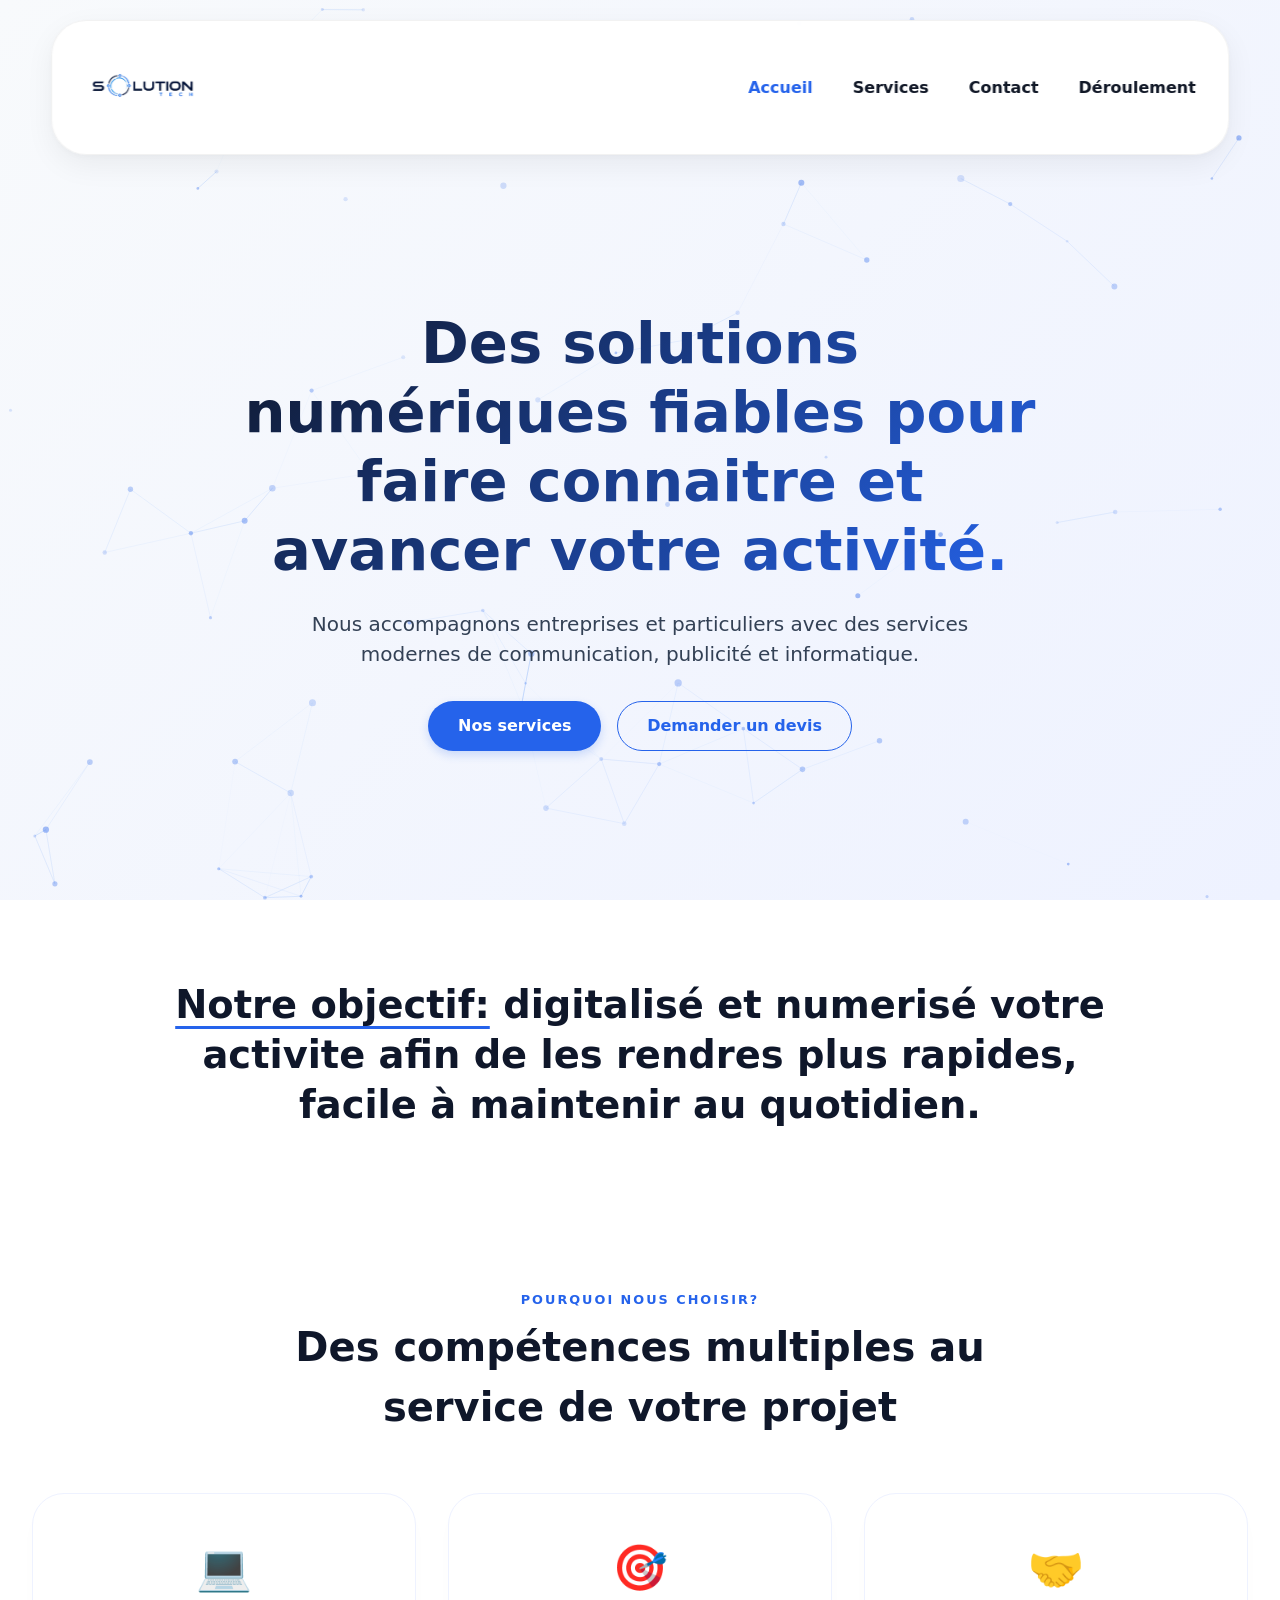
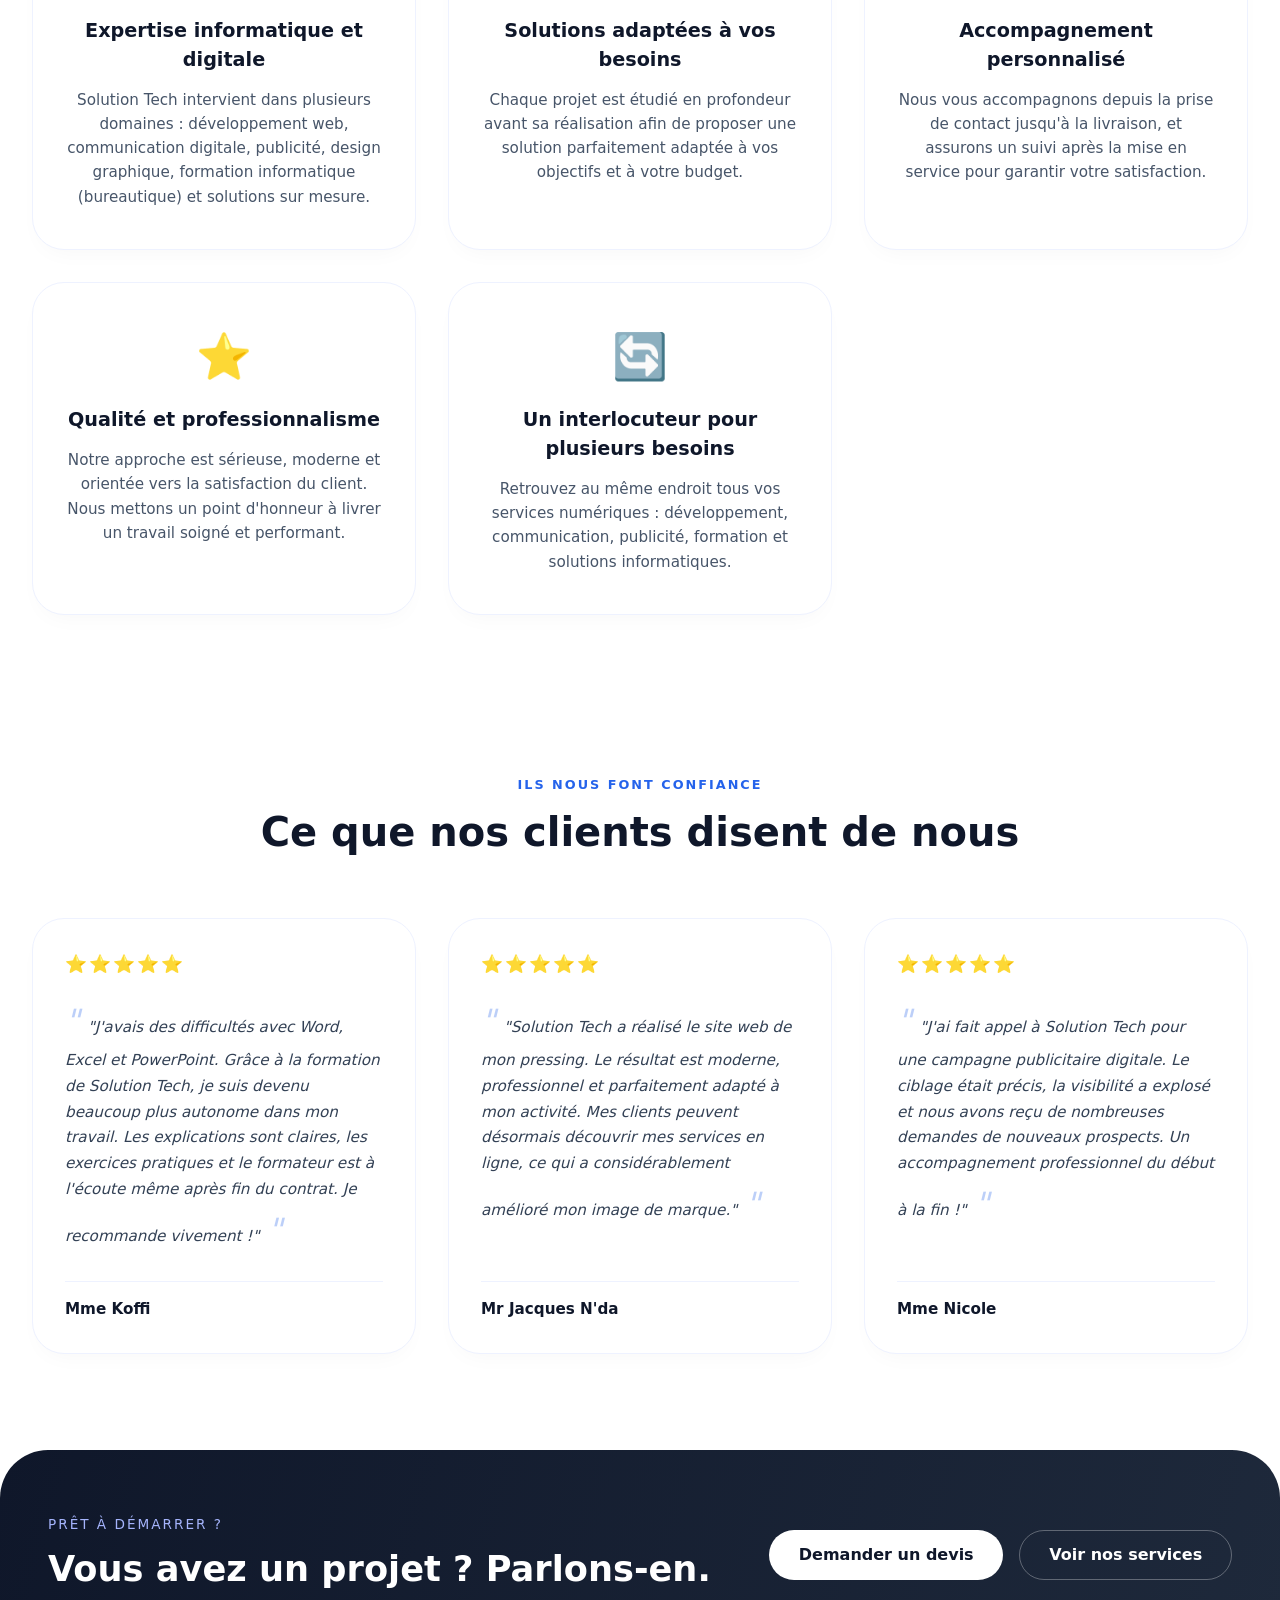
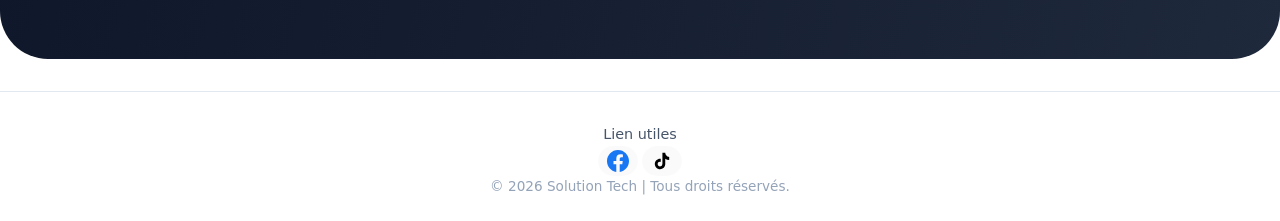
==== commit d91bb063: "Update index.html" ====
--- a/index.html
+++ b/index.html
@@ -141,7 +141,6 @@
       <div>
         <p class="eyebrow">Prêt à démarrer ?</p>
         <h2>Vous avez un projet ? Parlons-en.</h2>
-        <p class="cta-final-text">Nous vous accompagnons dans votre projet digital ou informatique avec des solutions sur mesure.</p>
       </div>
       <div class="cta-final-actions">
         <a class="btn primary" href="contact.html">Demander un devis</a>
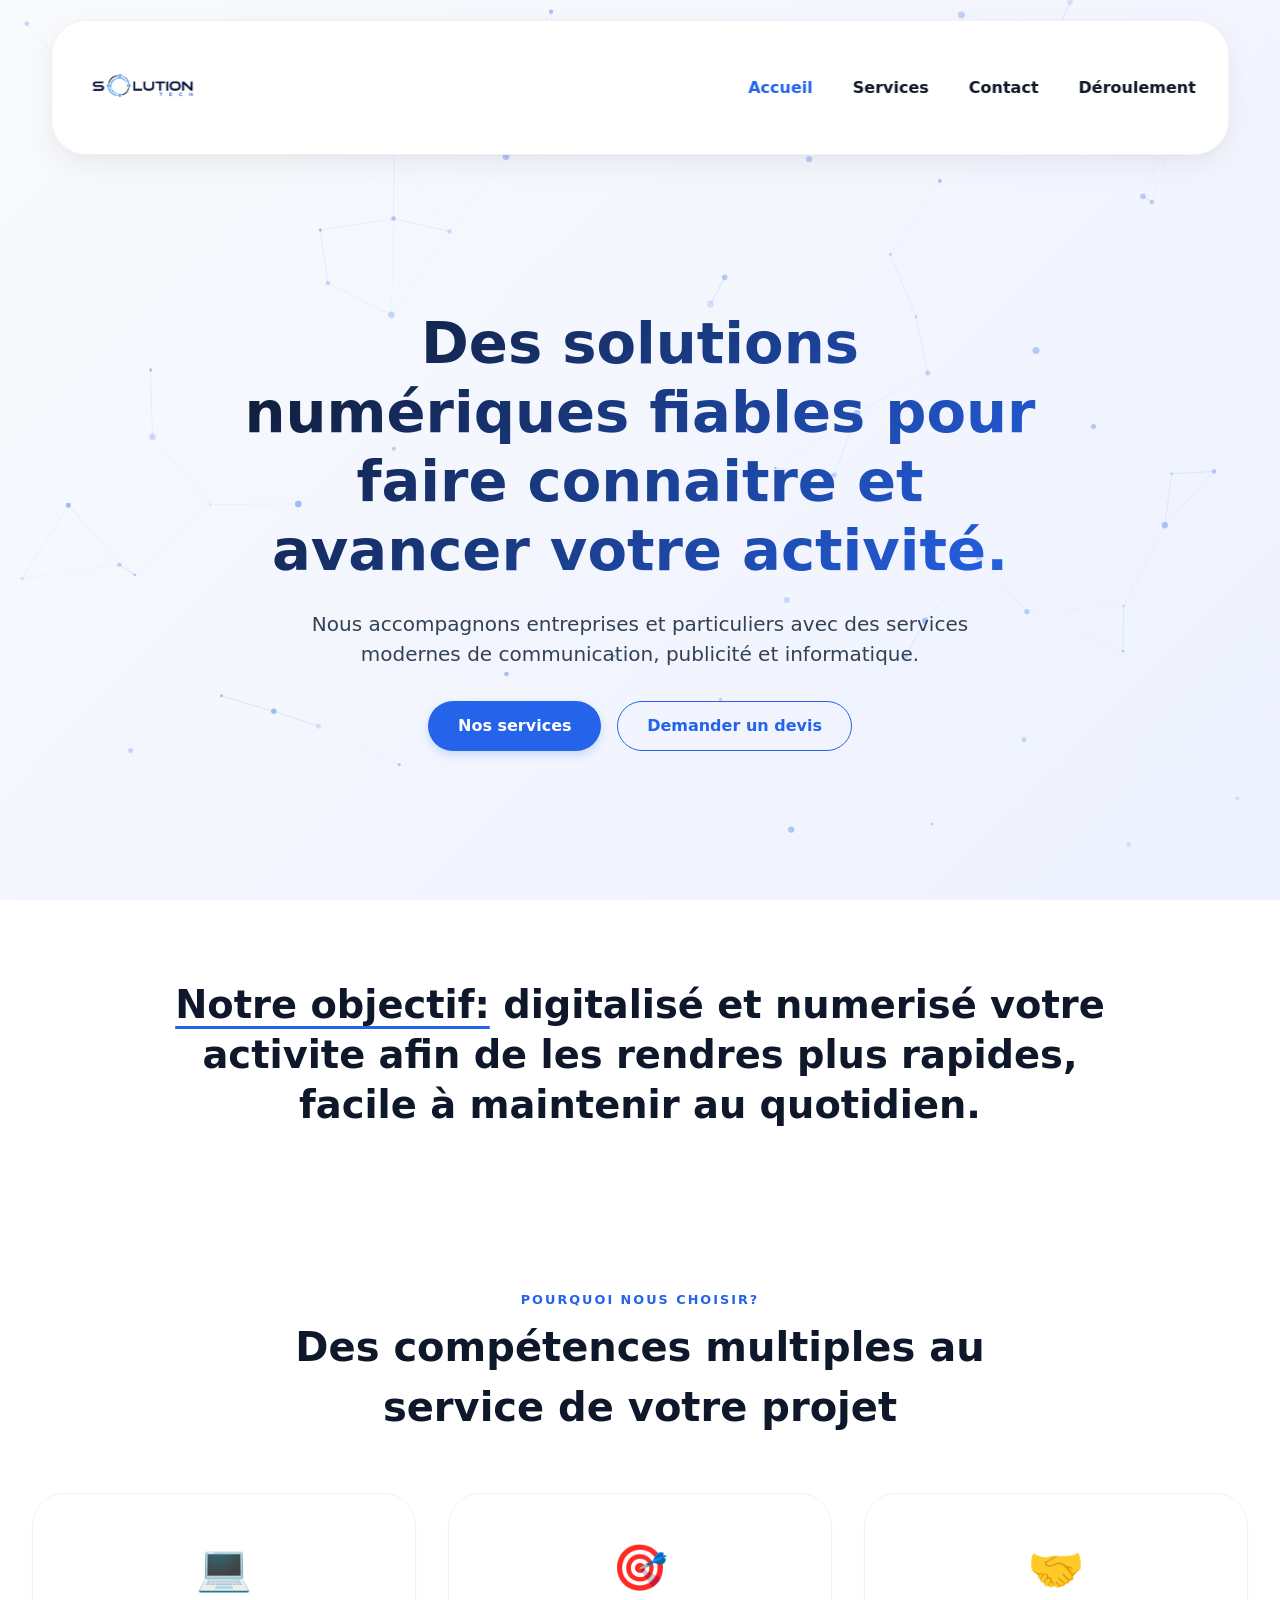
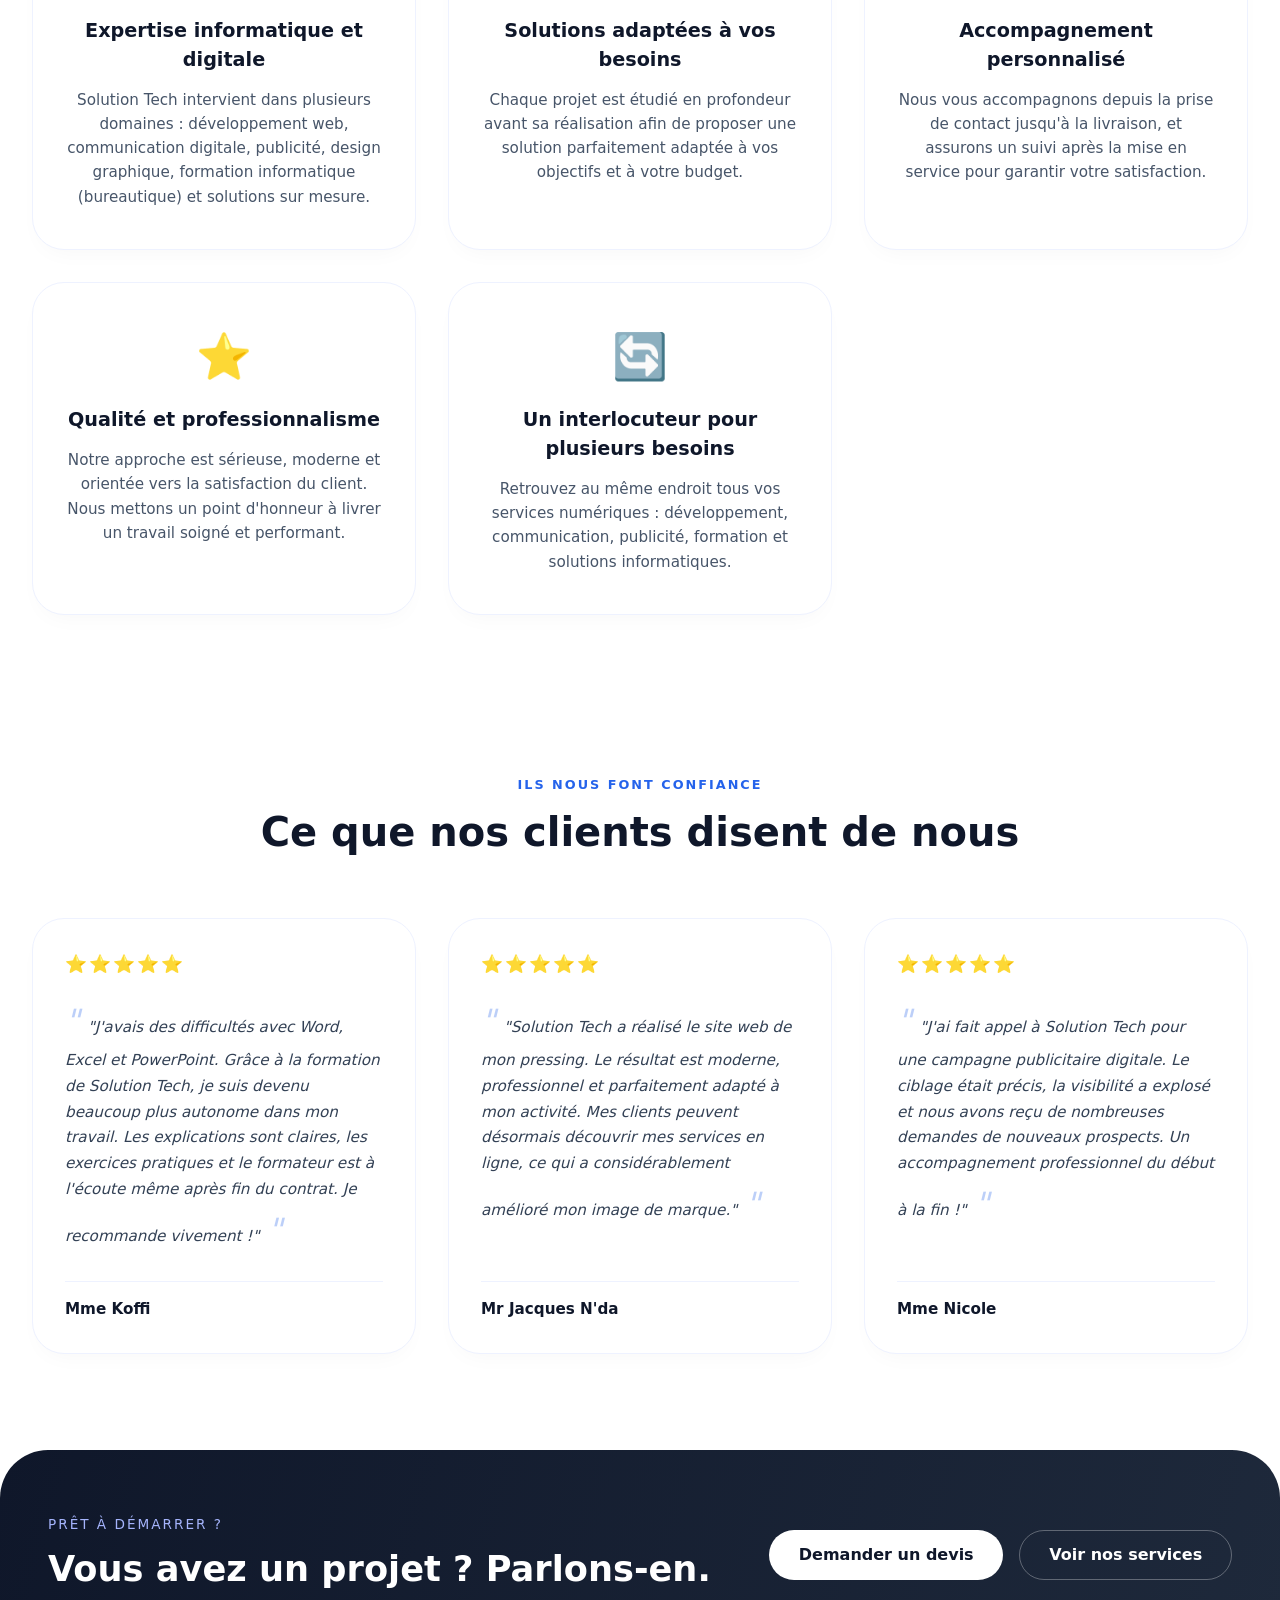
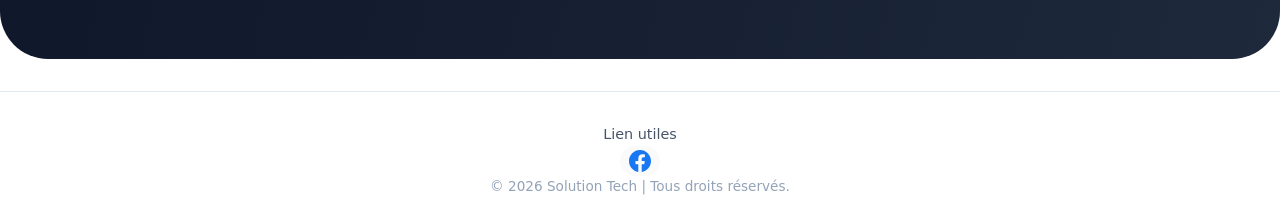
==== commit 9e611ae8: "mis a jour" ====
--- a/index.html
+++ b/index.html
@@ -164,16 +164,6 @@
         </svg>
       </a>
 
-      <!-- TikTok -->
-      <a href="https://www.tiktok.com/@solution_tech_" 
-         target="_blank" 
-         rel="noopener noreferrer" 
-         aria-label="TikTok" 
-         class="social-link social-tiktok">
-        <svg class="social-icon" viewBox="0 0 24 24" fill="currentColor">
-          <path d="M16.6 5.82s.51.5 0 0A4.278 4.278 0 0 1 15.54 3h-3.09v12.4a2.59 2.59 0 0 1-2.59 2.5c-1.42 0-2.6-1.16-2.6-2.6 0-1.72 1.66-2.84 3.37-2.22V9.66c-3.45-.46-6.47 2.22-6.47 5.64 0 3.33 2.76 5.7 5.69 5.7 3.14 0 5.69-2.55 5.69-5.7V9.41a7.55 7.55 0 0 0 4.3 1.38V7.63s-1.88.09-3.24-1.81z"/>
-        </svg>
-      </a>
     </div>
 
     <div class="footer-content">
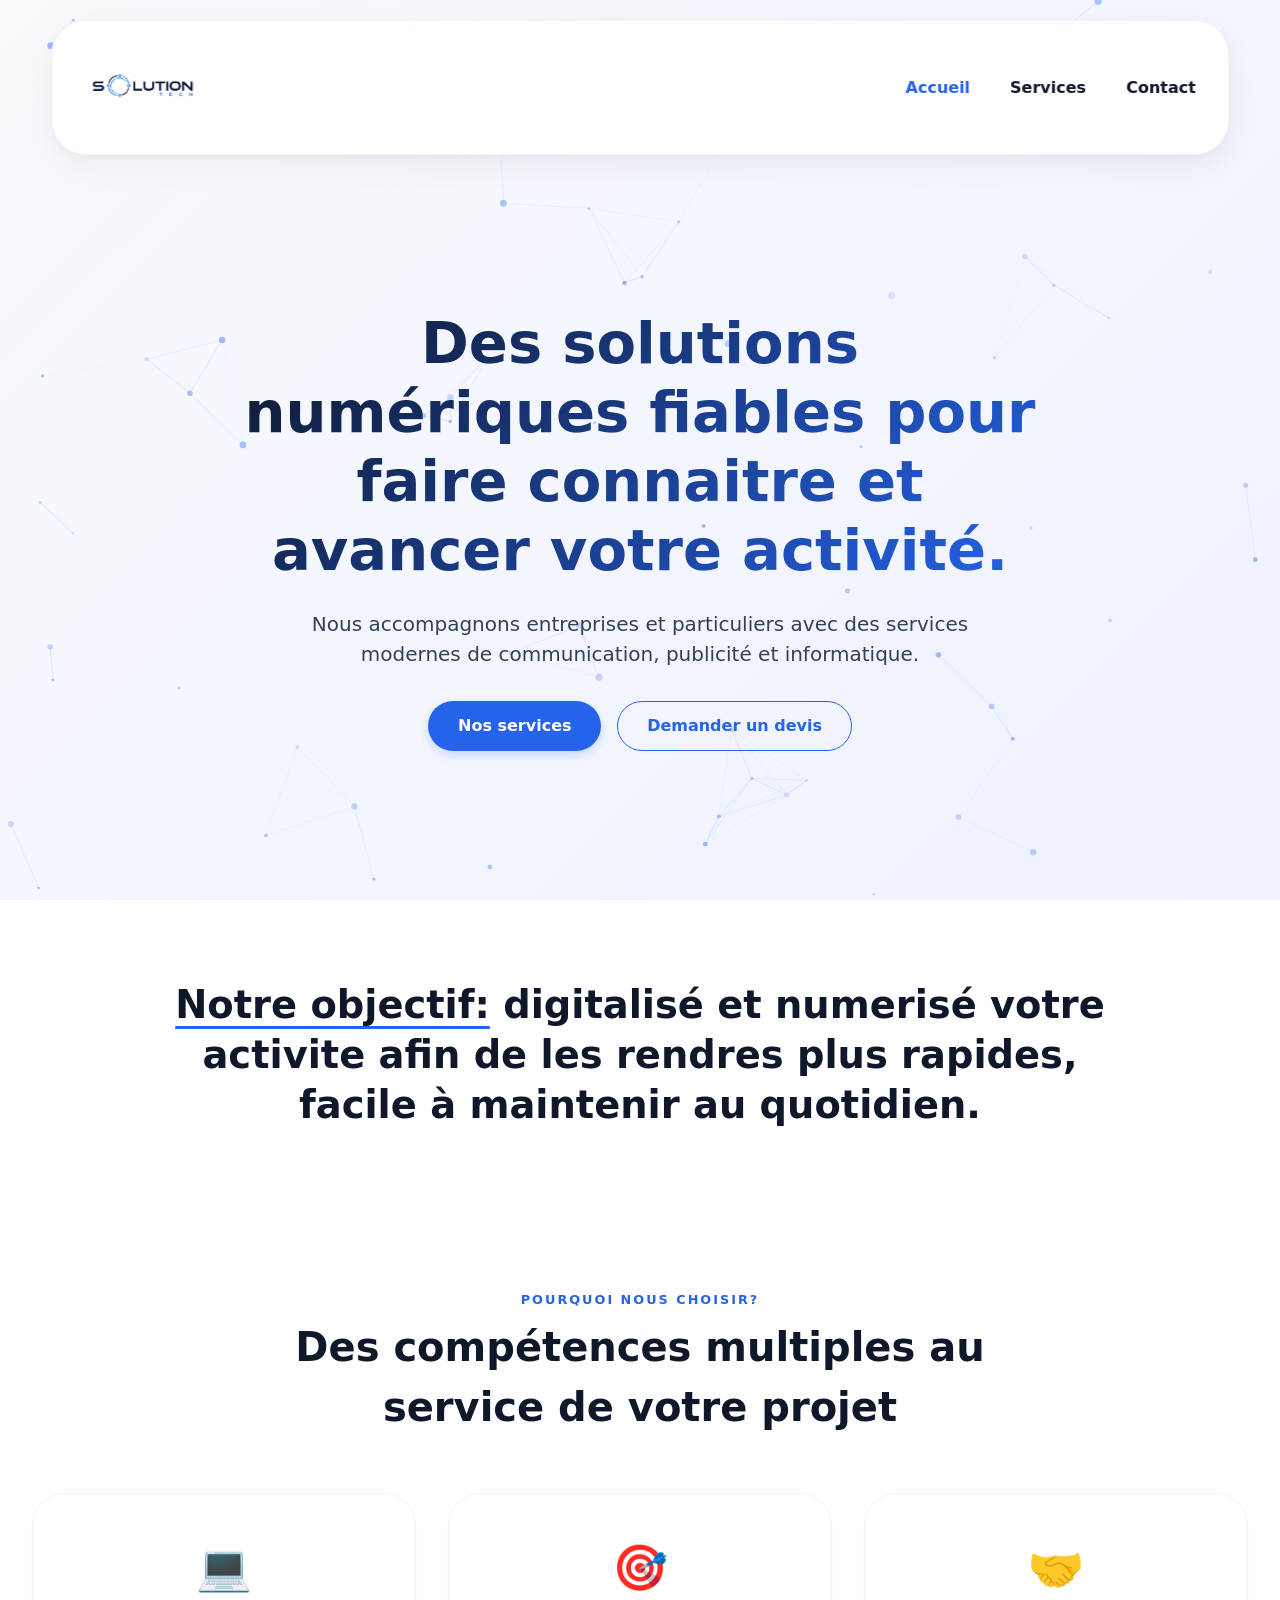
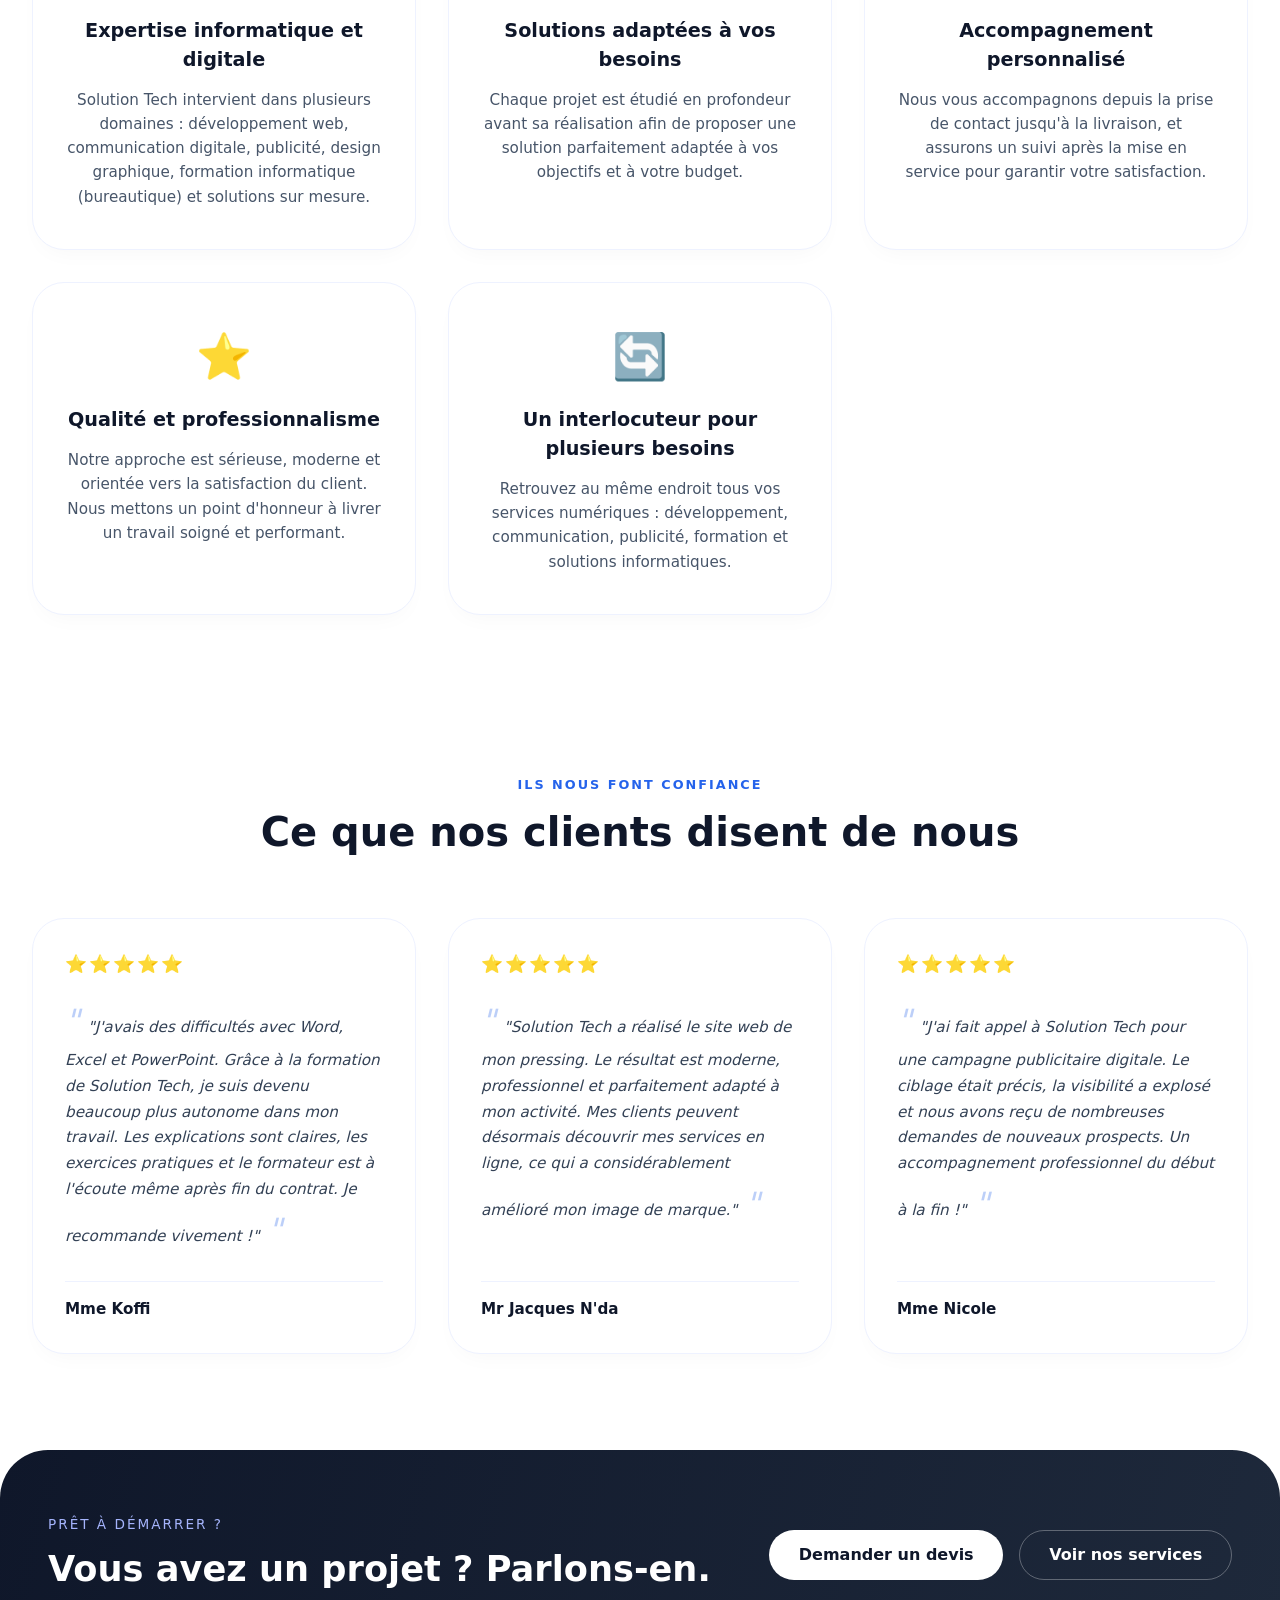
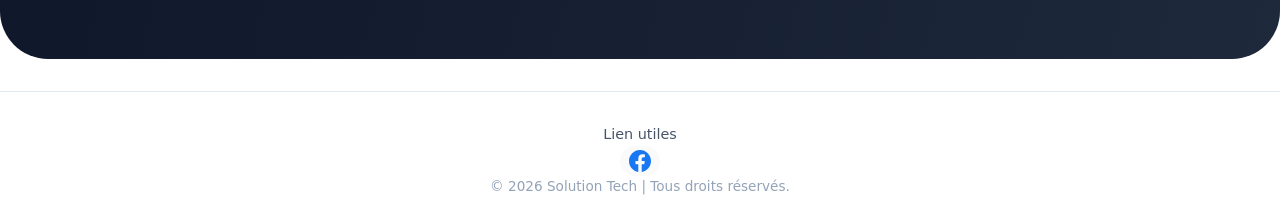
==== commit 4c0a50a8: "Mis a jour" ====
--- a/index.html
+++ b/index.html
@@ -22,7 +22,6 @@
       <a class="active" href="index.html">Accueil</a>
       <a href="services.html">Services</a>
       <a href="contact.html">Contact</a>
-      <a href="deroulement.html">Déroulement</a>
     </nav>
   </header>
 
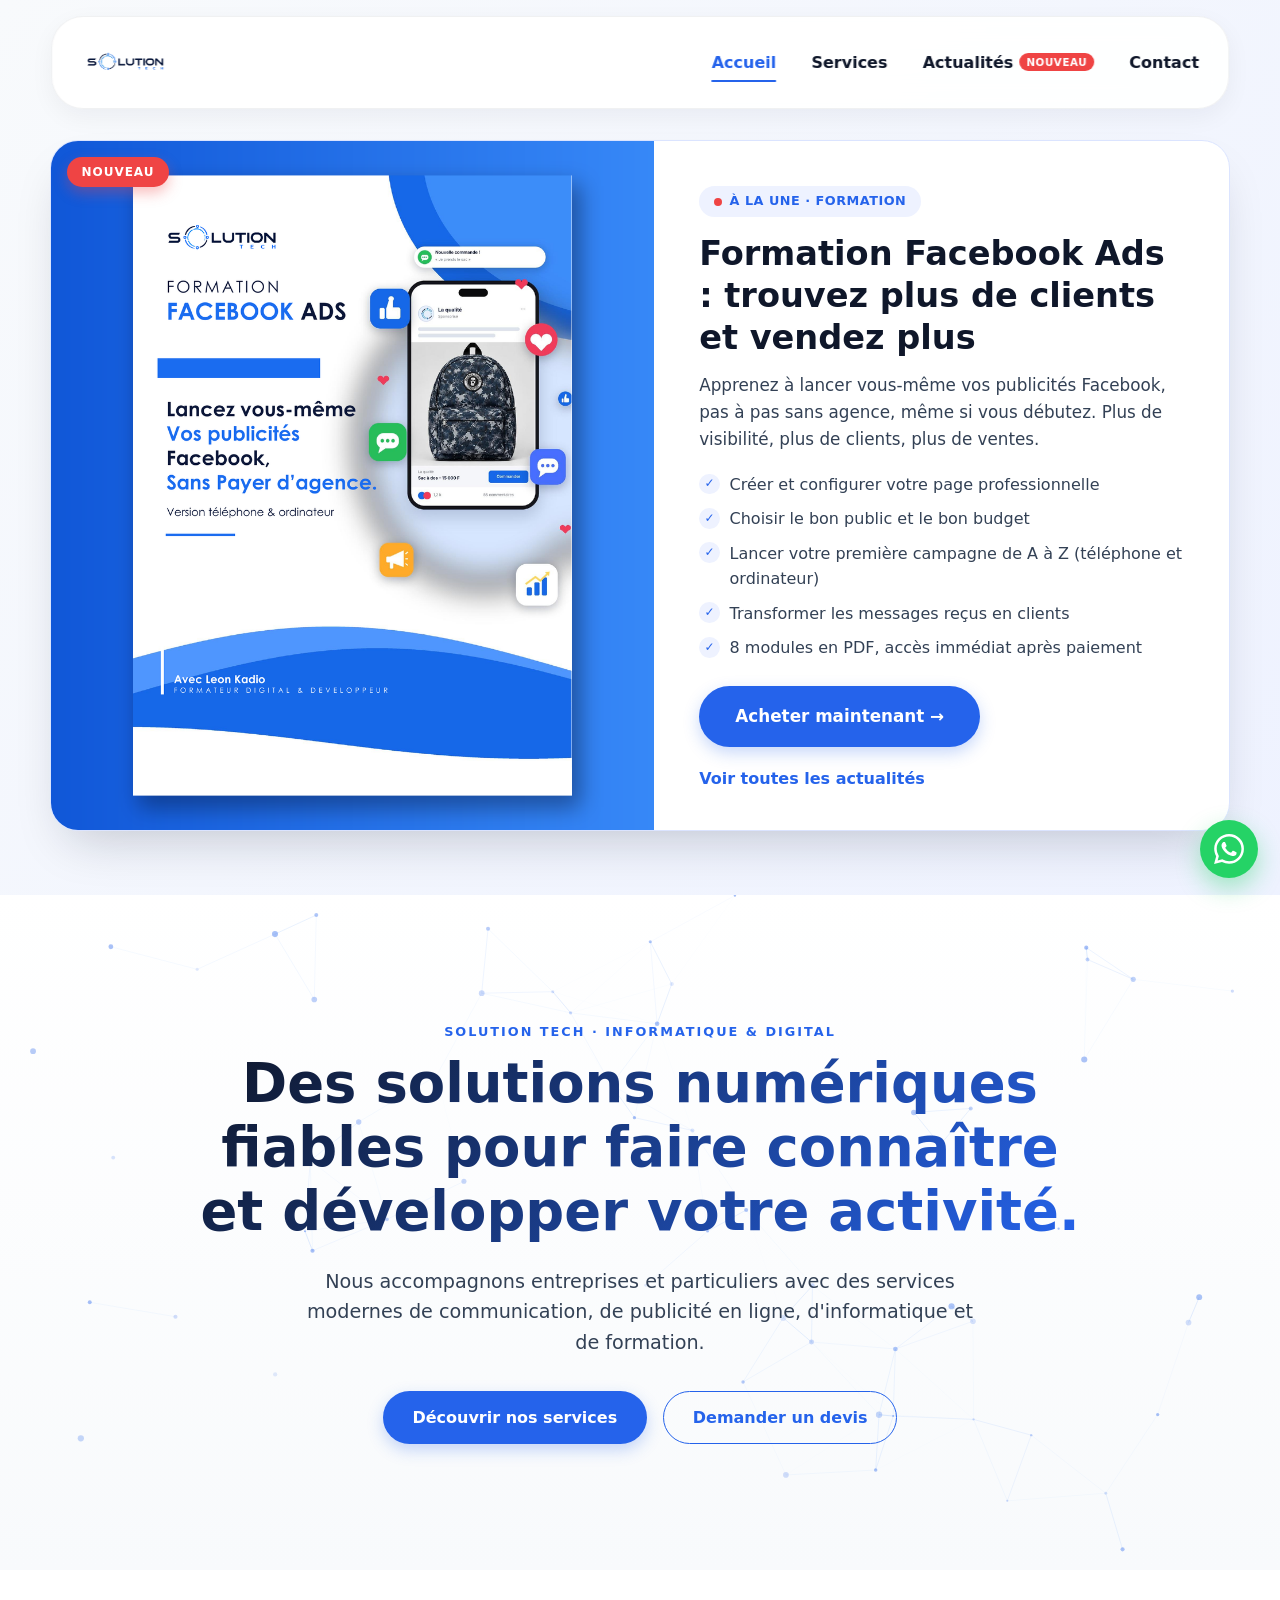
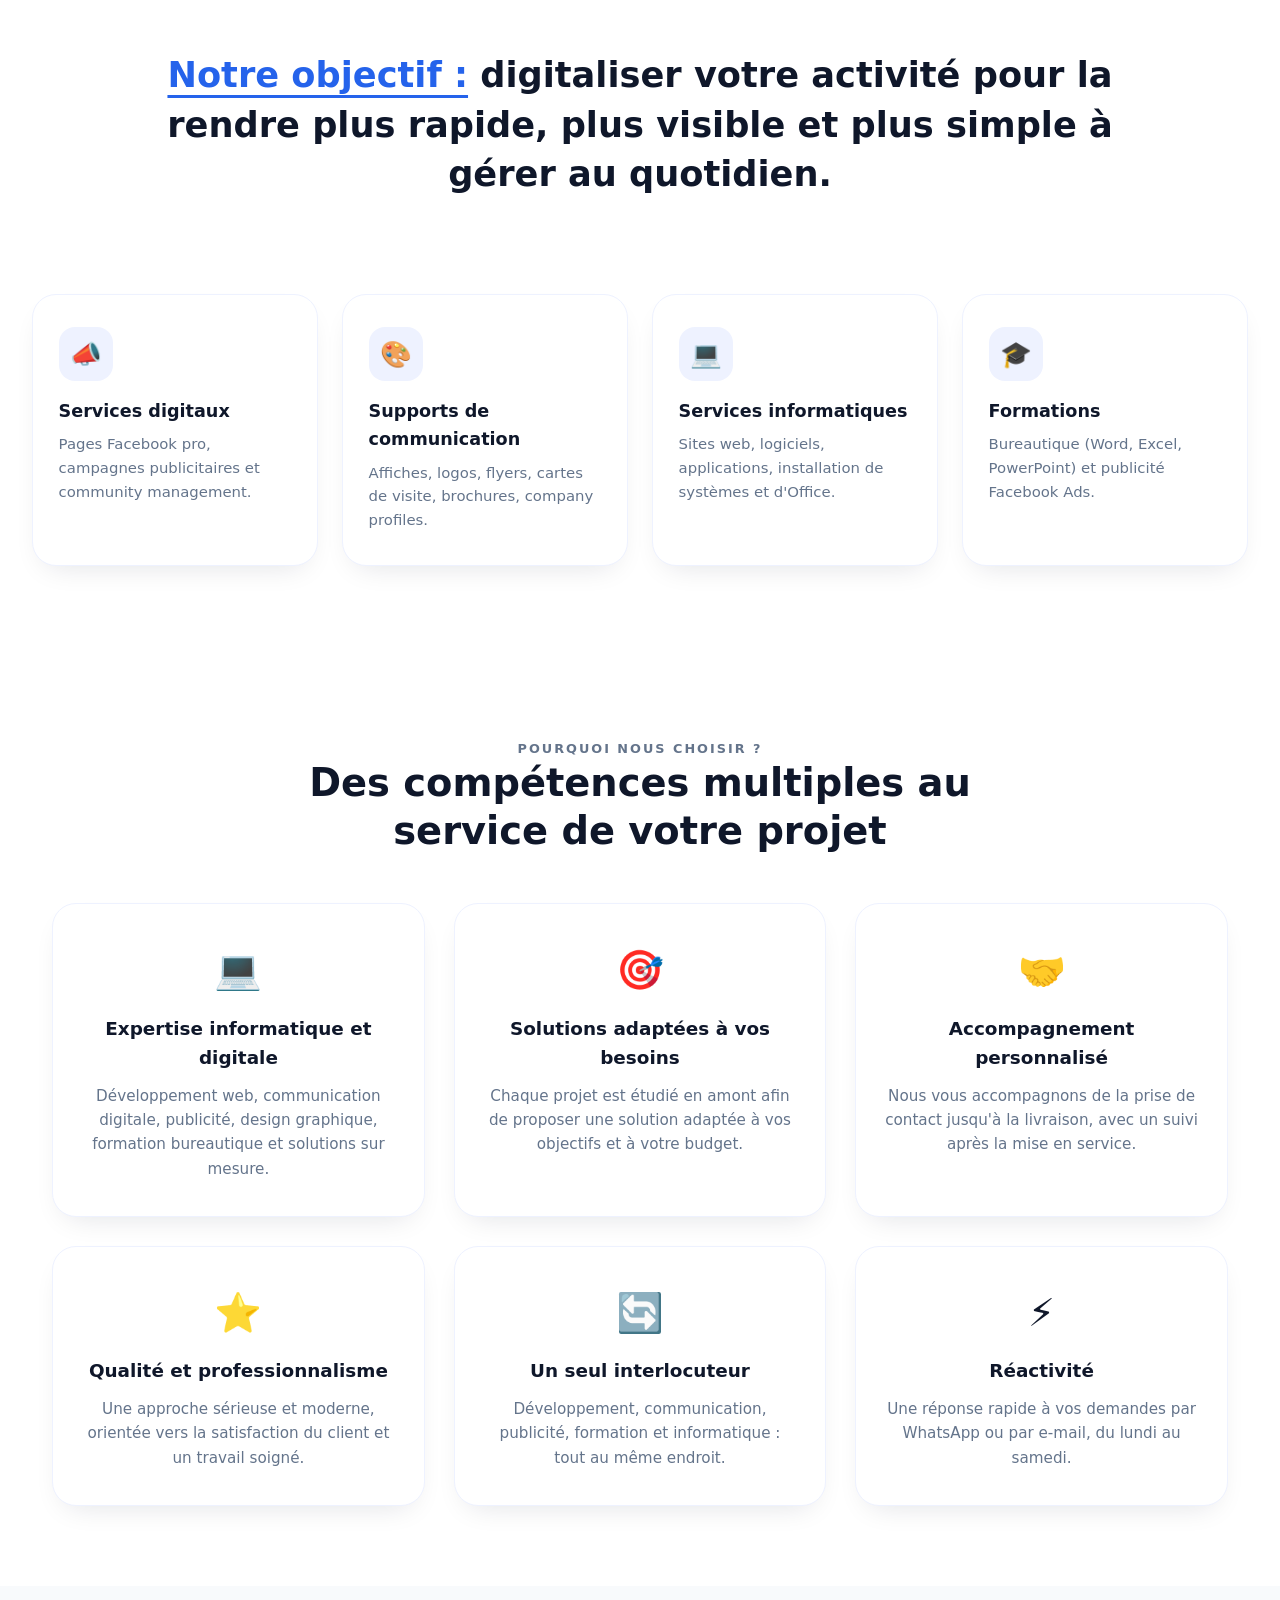
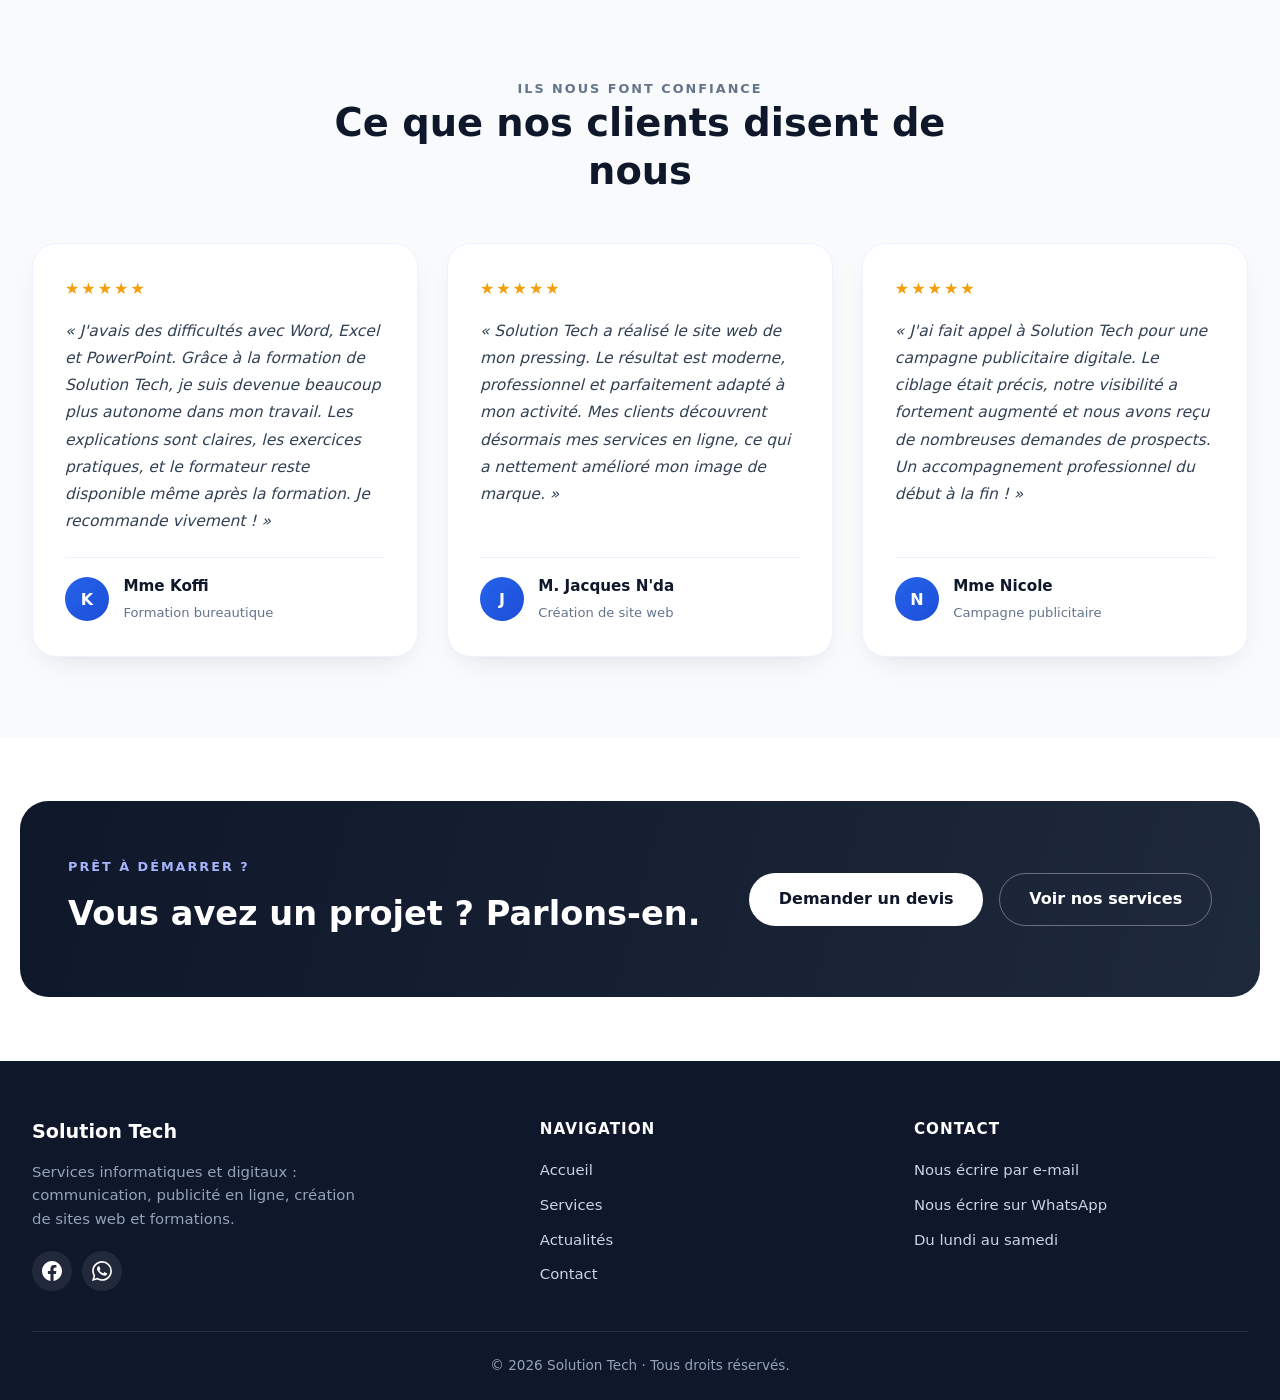
==== commit 9271644d: "Miss_a_jour" ====
--- a/index.html
+++ b/index.html
@@ -3,145 +3,161 @@
 <head>
   <meta charset="UTF-8">
   <meta name="viewport" content="width=device-width, initial-scale=1.0">
-  <meta name="description" content="Services informatiques et digitaux professionnels : support, sites web et accompagnement numérique.">
-  <title>Accueil | Solution Tech</title>
+  <meta name="description" content="Solution Tech : communication digitale, publicité Facebook, création de sites web, supports de communication et formations en bureautique et digitalisation.">
+  <meta property="og:title" content="Solution Tech | Services informatiques, digitaux et formations">
+  <meta property="og:description" content="Solution Tech : communication digitale, publicité Facebook, création de sites web, supports de communication et formations en bureautique et digitalisation.">
+  <meta property="og:type" content="website">
+  <meta name="theme-color" content="#2563eb">
+  <title>Solution Tech | Services informatiques, digitaux et formations</title>
   <link rel="icon" href="images/favicon.png">
   <link rel="stylesheet" href="style.css">
 </head>
 <body>
   <header class="site-header">
-    <a class="brand" href="index.html" aria-label="Solution Tech">
-    <img src="images/logo.png" alt="Solution Tech"></a>
-
+    <a class="brand" href="index.html" aria-label="Solution Tech - Accueil">
+      <img src="images/logo.png" alt="Solution Tech">
+    </a>
     <button class="nav-toggle" type="button" aria-label="Ouvrir le menu" aria-expanded="false">
-      <span></span>
-      <span></span>
-      <span></span>
+      <span></span><span></span><span></span>
     </button>
     <nav class="main-nav" aria-label="Navigation principale">
-      <a class="active" href="index.html">Accueil</a>
+      <a class="active" aria-current="page" href="index.html">Accueil</a>
       <a href="services.html">Services</a>
+      <a href="actualites.html">Actualités<span class="nav-new">Nouveau</span></a>
       <a href="contact.html">Contact</a>
     </nav>
   </header>
 
   <main>
-    <!-- ===== SECTION HERO ===== -->
+    <!-- ===== À LA UNE (rempli automatiquement depuis script.js) ===== -->
+    <section class="featured" id="a-la-une" aria-label="À la une"></section>
+
+    <!-- ===== HERO ===== -->
     <section class="hero">
       <canvas class="hero-canvas" aria-hidden="true"></canvas>
       <div class="hero-content reveal">
-        <h1>Des solutions numériques fiables pour faire connaitre et avancer votre activité.</h1>
-        <p class="hero-text"> Nous accompagnons entreprises et particuliers avec des services modernes de communication, publicité et informatique.</p>
+        <p class="eyebrow">Solution Tech · Informatique &amp; Digital</p>
+        <h1 class="gradient-title">Des solutions numériques fiables pour faire connaître et développer votre activité.</h1>
+        <p class="hero-text">Nous accompagnons entreprises et particuliers avec des services modernes de communication, de publicité en ligne, d'informatique et de formation.</p>
         <div class="hero-actions">
-          <a class="btn primary" href="services.html">Nos services</a>
+          <a class="btn primary" href="services.html">Découvrir nos services</a>
           <a class="btn ghost" href="contact.html">Demander un devis</a>
         </div>
       </div>
     </section>
 
-    <!-- ===== SECTION OBJECTIF ===== -->
-    <section class="section split">
-      <div class="reveal">
-        <h2><u>Notre objectif:</u> digitalisé et numerisé votre activite afin de les rendres plus rapides, facile à maintenir au quotidien.</h2>
-      </div>
-    </section>
-
-    <!-- ===== SECTION POURQUOI CHOISIR SOLUTION TECH ? ===== -->
+    <!-- ===== OBJECTIF ===== -->
+    <section class="mission">
+      <h2 class="reveal"><span>Notre objectif :</span> digitaliser votre activité pour la rendre plus rapide, plus visible et plus simple à gérer au quotidien.</h2>
+    </section>
+
+    <!-- ===== DOMAINES ===== -->
+    <section class="domains">
+      <div class="domain-grid">
+        <a class="domain-card reveal" href="services.html#digital">
+          <div class="domain-icon">📣</div>
+          <h3>Services digitaux</h3>
+          <p>Pages Facebook pro, campagnes publicitaires et community management.</p>
+        </a>
+        <a class="domain-card reveal" href="services.html#digital">
+          <div class="domain-icon">🎨</div>
+          <h3>Supports de communication</h3>
+          <p>Affiches, logos, flyers, cartes de visite, brochures, company profiles.</p>
+        </a>
+        <a class="domain-card reveal" href="services.html#informatique">
+          <div class="domain-icon">💻</div>
+          <h3>Services informatiques</h3>
+          <p>Sites web, logiciels, applications, installation de systèmes et d'Office.</p>
+        </a>
+        <a class="domain-card reveal" href="services.html#formations">
+          <div class="domain-icon">🎓</div>
+          <h3>Formations</h3>
+          <p>Bureautique (Word, Excel, PowerPoint) et publicité Facebook Ads.</p>
+        </a>
+      </div>
+    </section>
+
+    <!-- ===== POURQUOI NOUS CHOISIR ===== -->
     <section class="why-section">
-      <div class="why-header reveal">
-        <p class="why-eyebrow">Pourquoi nous choisir?</p>
+      <div class="section-head reveal">
+        <p class="eyebrow">Pourquoi nous choisir ?</p>
         <h2>Des compétences multiples au service de votre projet</h2>
       </div>
-
       <div class="why-grid">
         <article class="why-card reveal">
           <div class="why-icon">💻</div>
           <h3>Expertise informatique et digitale</h3>
-          <p>Solution Tech intervient dans plusieurs domaines : développement web, communication digitale, publicité, design graphique, formation informatique (bureautique) et solutions sur mesure.</p>
-        </article>
-
+          <p>Développement web, communication digitale, publicité, design graphique, formation bureautique et solutions sur mesure.</p>
+        </article>
         <article class="why-card reveal">
           <div class="why-icon">🎯</div>
           <h3>Solutions adaptées à vos besoins</h3>
-          <p>Chaque projet est étudié en profondeur avant sa réalisation afin de proposer une solution parfaitement adaptée à vos objectifs et à votre budget.</p>
-        </article>
-
+          <p>Chaque projet est étudié en amont afin de proposer une solution adaptée à vos objectifs et à votre budget.</p>
+        </article>
         <article class="why-card reveal">
           <div class="why-icon">🤝</div>
           <h3>Accompagnement personnalisé</h3>
-          <p>Nous vous accompagnons depuis la prise de contact jusqu'à la livraison, et assurons un suivi après la mise en service pour garantir votre satisfaction.</p>
-        </article>
-
+          <p>Nous vous accompagnons de la prise de contact jusqu'à la livraison, avec un suivi après la mise en service.</p>
+        </article>
         <article class="why-card reveal">
           <div class="why-icon">⭐</div>
           <h3>Qualité et professionnalisme</h3>
-          <p>Notre approche est sérieuse, moderne et orientée vers la satisfaction du client. Nous mettons un point d'honneur à livrer un travail soigné et performant.</p>
-        </article>
-
+          <p>Une approche sérieuse et moderne, orientée vers la satisfaction du client et un travail soigné.</p>
+        </article>
         <article class="why-card reveal">
           <div class="why-icon">🔄</div>
-          <h3>Un interlocuteur pour plusieurs besoins</h3>
-          <p>Retrouvez au même endroit tous vos services numériques : développement, communication, publicité, formation et solutions informatiques.</p>
-        </article>
-      </div>
-    </section>
-
-    <!-- ===== SECTION TÉMOIGNAGES ===== -->
+          <h3>Un seul interlocuteur</h3>
+          <p>Développement, communication, publicité, formation et informatique : tout au même endroit.</p>
+        </article>
+        <article class="why-card reveal">
+          <div class="why-icon">⚡</div>
+          <h3>Réactivité</h3>
+          <p>Une réponse rapide à vos demandes par WhatsApp ou par e-mail, du lundi au samedi.</p>
+        </article>
+      </div>
+    </section>
+
+    <!-- ===== TÉMOIGNAGES ===== -->
     <section class="testimonials-section">
-      <div class="testimonials-header reveal">
-        <p class="testimonials-eyebrow">Ils nous font confiance</p>
+      <div class="section-head reveal">
+        <p class="eyebrow">Ils nous font confiance</p>
         <h2>Ce que nos clients disent de nous</h2>
       </div>
-
       <div class="testimonials-grid">
-        <!-- Témoignage 1 - Formation bureautique -->
         <article class="testimonial-card reveal">
-          <div class="testimonial-stars">⭐⭐⭐⭐⭐</div>
-          <blockquote class="testimonial-quote">
-            "J'avais des difficultés avec Word, Excel et PowerPoint. Grâce à la formation de Solution Tech, je suis devenu beaucoup plus autonome dans mon travail. Les explications sont claires, les exercices pratiques et le formateur est à l'écoute même après fin du contrat. Je recommande vivement !"
-          </blockquote>
+          <div class="testimonial-stars" aria-label="5 étoiles sur 5">★★★★★</div>
+          <blockquote class="testimonial-quote">« J'avais des difficultés avec Word, Excel et PowerPoint. Grâce à la formation de Solution Tech, je suis devenue beaucoup plus autonome dans mon travail. Les explications sont claires, les exercices pratiques, et le formateur reste disponible même après la formation. Je recommande vivement ! »</blockquote>
           <div class="testimonial-author">
-            <div class="testimonial-info">
-              <strong>Mme Koffi</strong>
-            </div>
+            <div class="testimonial-avatar">K</div>
+            <div class="testimonial-info"><strong>Mme Koffi</strong><span>Formation bureautique</span></div>
           </div>
         </article>
-
-        <!-- Témoignage 2 - Création site web pour pressing -->
         <article class="testimonial-card reveal">
-          <div class="testimonial-stars">⭐⭐⭐⭐⭐</div>
-          <blockquote class="testimonial-quote">
-            "Solution Tech a réalisé le site web de mon pressing. Le résultat est moderne, professionnel et parfaitement adapté à mon activité. Mes clients peuvent désormais découvrir mes services en ligne, ce qui a considérablement amélioré mon image de marque."
-          </blockquote>
+          <div class="testimonial-stars" aria-label="5 étoiles sur 5">★★★★★</div>
+          <blockquote class="testimonial-quote">« Solution Tech a réalisé le site web de mon pressing. Le résultat est moderne, professionnel et parfaitement adapté à mon activité. Mes clients découvrent désormais mes services en ligne, ce qui a nettement amélioré mon image de marque. »</blockquote>
           <div class="testimonial-author">
-            <div class="testimonial-info">
-              <strong>Mr Jacques N'da</strong>
-            </div>
+            <div class="testimonial-avatar">J</div>
+            <div class="testimonial-info"><strong>M. Jacques N'da</strong><span>Création de site web</span></div>
           </div>
         </article>
-
-        <!-- Témoignage 3 - Campagne publicitaire -->
         <article class="testimonial-card reveal">
-          <div class="testimonial-stars">⭐⭐⭐⭐⭐</div>
-          <blockquote class="testimonial-quote">
-            "J'ai fait appel à Solution Tech pour une campagne publicitaire digitale. Le ciblage était précis, la visibilité a explosé et nous avons reçu de nombreuses demandes de nouveaux prospects. Un accompagnement professionnel du début à la fin !"
-          </blockquote>
+          <div class="testimonial-stars" aria-label="5 étoiles sur 5">★★★★★</div>
+          <blockquote class="testimonial-quote">« J'ai fait appel à Solution Tech pour une campagne publicitaire digitale. Le ciblage était précis, notre visibilité a fortement augmenté et nous avons reçu de nombreuses demandes de prospects. Un accompagnement professionnel du début à la fin ! »</blockquote>
           <div class="testimonial-author">
-            <div class="testimonial-info">
-              <strong>Mme Nicole</strong>
-            </div>
+            <div class="testimonial-avatar">N</div>
+            <div class="testimonial-info"><strong>Mme Nicole</strong><span>Campagne publicitaire</span></div>
           </div>
         </article>
       </div>
     </section>
 
-    <!-- ===== CTA FINALE ===== -->
-    <section class="cta-section-final reveal">
+    <!-- ===== APPEL À L'ACTION ===== -->
+    <section class="cta-band reveal">
       <div>
         <p class="eyebrow">Prêt à démarrer ?</p>
         <h2>Vous avez un projet ? Parlons-en.</h2>
       </div>
-      <div class="cta-final-actions">
+      <div class="cta-actions">
         <a class="btn primary" href="contact.html">Demander un devis</a>
         <a class="btn ghost" href="services.html">Voir nos services</a>
       </div>
@@ -149,27 +165,45 @@
   </main>
 
   <footer class="site-footer">
-    <p>Lien utiles</p>
-
-    <div class="footer-social">
-      <!-- Facebook -->
-      <a href="https://www.facebook.com/profile.php?id=61590086701487" 
-         target="_blank" 
-         rel="noopener noreferrer" 
-         aria-label="Facebook" 
-         class="social-link social-facebook">
-        <svg class="social-icon" viewBox="0 0 24 24" fill="currentColor">
-          <path d="M24 12.073C24 5.405 18.627 0 12 0S0 5.405 0 12.073C0 18.099 4.388 23.094 10.125 24V15.563H7.078V12.073H10.125V9.413C10.125 6.387 11.916 4.716 14.657 4.716C15.97 4.716 17.343 4.951 17.343 4.951V7.922H15.83C14.34 7.922 13.875 8.853 13.875 9.808V12.073H17.203L16.671 15.563H13.875V24C19.612 23.094 24 18.099 24 12.073Z"/>
-        </svg>
-      </a>
-
+    <div class="footer-grid">
+      <div class="footer-brand">
+        <strong>Solution Tech</strong>
+        <p>Services informatiques et digitaux : communication, publicité en ligne, création de sites web et formations.</p>
+        <div class="footer-social">
+          <a href="https://www.facebook.com/profile.php?id=61590086701487" target="_blank" rel="noopener noreferrer" aria-label="Facebook" class="social-link social-facebook">
+            <svg class="social-icon" viewBox="0 0 24 24" fill="currentColor" aria-hidden="true"><path d="M24 12.073C24 5.405 18.627 0 12 0S0 5.405 0 12.073C0 18.099 4.388 23.094 10.125 24V15.563H7.078V12.073H10.125V9.413C10.125 6.387 11.916 4.716 14.657 4.716C15.97 4.716 17.343 4.951 17.343 4.951V7.922H15.83C14.34 7.922 13.875 8.853 13.875 9.808V12.073H17.203L16.671 15.563H13.875V24C19.612 23.094 24 18.099 24 12.073Z"/></svg>
+          </a>
+          <a href="https://wa.me/2250173312660?text=Bonjour%20Solution%20Tech%2C%20je%20souhaiterais%20avoir%20plus%20d'informations%20sur%20vos%20services." target="_blank" rel="noopener noreferrer" aria-label="WhatsApp" class="social-link social-whatsapp">
+            <svg class="social-icon" viewBox="0 0 24 24" fill="currentColor" aria-hidden="true"><path d="M17.472 14.382c-.297-.149-1.758-.867-2.03-.967-.273-.099-.471-.148-.67.15-.197.297-.767.966-.94 1.164-.173.199-.347.223-.644.075-.297-.15-1.255-.463-2.39-1.475-.883-.788-1.48-1.761-1.653-2.059-.173-.297-.018-.458.13-.606.134-.133.298-.347.446-.52.149-.174.198-.298.298-.497.099-.198.05-.371-.025-.52-.075-.149-.669-1.612-.916-2.207-.242-.579-.487-.5-.669-.51-.173-.008-.371-.01-.57-.01-.198 0-.52.074-.792.372-.272.297-1.04 1.016-1.04 2.479 0 1.462 1.065 2.875 1.213 3.074.149.198 2.096 3.2 5.077 4.487.709.306 1.262.489 1.694.625.712.227 1.36.195 1.871.118.571-.085 1.758-.719 2.006-1.413.248-.694.248-1.289.173-1.413-.074-.124-.272-.198-.57-.347m-5.421 7.403h-.004a9.87 9.87 0 01-5.031-1.378l-.361-.214-3.741.982.998-3.648-.235-.374a9.86 9.86 0 01-1.51-5.26c.001-5.45 4.436-9.884 9.888-9.884 2.64 0 5.122 1.03 6.988 2.898a9.825 9.825 0 012.893 6.994c-.003 5.45-4.437 9.884-9.885 9.884m8.413-18.297A11.815 11.815 0 0012.05 0C5.495 0 .16 5.335.157 11.892c0 2.096.547 4.142 1.588 5.945L.057 24l6.305-1.654a11.882 11.882 0 005.683 1.448h.005c6.554 0 11.89-5.335 11.893-11.893a11.821 11.821 0 00-3.48-8.413z"/></svg>
+          </a>
+        </div>
+      </div>
+      <div class="footer-col">
+        <h3>Navigation</h3>
+        <ul>
+          <li><a href="index.html">Accueil</a></li>
+          <li><a href="services.html">Services</a></li>
+          <li><a href="actualites.html">Actualités</a></li>
+          <li><a href="contact.html">Contact</a></li>
+        </ul>
+      </div>
+      <div class="footer-col">
+        <h3>Contact</h3>
+        <ul>
+          <li><a href="mailto:solutiontech407@gmail.com">Nous écrire par e-mail</a></li>
+          <li><a href="https://wa.me/2250173312660?text=Bonjour%20Solution%20Tech%2C%20je%20souhaiterais%20avoir%20plus%20d'informations%20sur%20vos%20services." target="_blank" rel="noopener noreferrer">Nous écrire sur WhatsApp</a></li>
+          <li><a href="contact.html">Du lundi au samedi</a></li>
+        </ul>
+      </div>
     </div>
-
-    <div class="footer-content">
-      <p>&copy; 2026 Solution Tech | Tous droits réservés.</p>
-    </div>
+    <div class="footer-bottom">&copy; <span class="year">2026</span> Solution Tech · Tous droits réservés.</div>
   </footer>
 
+  <a class="whatsapp-float" href="https://wa.me/2250173312660?text=Bonjour%20Solution%20Tech%2C%20je%20souhaiterais%20avoir%20plus%20d'informations%20sur%20vos%20services." target="_blank" rel="noopener noreferrer" aria-label="Discuter sur WhatsApp">
+    <svg viewBox="0 0 24 24" fill="currentColor" aria-hidden="true"><path d="M17.472 14.382c-.297-.149-1.758-.867-2.03-.967-.273-.099-.471-.148-.67.15-.197.297-.767.966-.94 1.164-.173.199-.347.223-.644.075-.297-.15-1.255-.463-2.39-1.475-.883-.788-1.48-1.761-1.653-2.059-.173-.297-.018-.458.13-.606.134-.133.298-.347.446-.52.149-.174.198-.298.298-.497.099-.198.05-.371-.025-.52-.075-.149-.669-1.612-.916-2.207-.242-.579-.487-.5-.669-.51-.173-.008-.371-.01-.57-.01-.198 0-.52.074-.792.372-.272.297-1.04 1.016-1.04 2.479 0 1.462 1.065 2.875 1.213 3.074.149.198 2.096 3.2 5.077 4.487.709.306 1.262.489 1.694.625.712.227 1.36.195 1.871.118.571-.085 1.758-.719 2.006-1.413.248-.694.248-1.289.173-1.413-.074-.124-.272-.198-.57-.347m-5.421 7.403h-.004a9.87 9.87 0 01-5.031-1.378l-.361-.214-3.741.982.998-3.648-.235-.374a9.86 9.86 0 01-1.51-5.26c.001-5.45 4.436-9.884 9.888-9.884 2.64 0 5.122 1.03 6.988 2.898a9.825 9.825 0 012.893 6.994c-.003 5.45-4.437 9.884-9.885 9.884m8.413-18.297A11.815 11.815 0 0012.05 0C5.495 0 .16 5.335.157 11.892c0 2.096.547 4.142 1.588 5.945L.057 24l6.305-1.654a11.882 11.882 0 005.683 1.448h.005c6.554 0 11.89-5.335 11.893-11.893a11.821 11.821 0 00-3.48-8.413z"/></svg>
+  </a>
+
+  <script src="actualites-config.js"></script>
   <script src="script.js"></script>
 </body>
-</html>+</html>
--- a/style.css
+++ b/style.css
@@ -1,1427 +1,773 @@
-/* ===== RESET & BASE ===== */
-* {
-  margin: 0;
-  padding: 0;
-  box-sizing: border-box;
-}
+/* =====================================================================
+   SOLUTION TECH — style.css
+   ===================================================================== */
+
+:root {
+  --blue: #2563eb;
+  --blue-dark: #1d4ed8;
+  --blue-soft: #eef2ff;
+  --ink: #0f172a;
+  --text: #334155;
+  --muted: #64748b;
+  --line: #e2e8f0;
+  --bg-soft: #f8fafc;
+  --green: #25d366;
+  --radius: 28px;
+  --shadow: 0 12px 30px -14px rgba(15, 23, 42, 0.14);
+  --shadow-lg: 0 24px 50px -18px rgba(15, 23, 42, 0.22);
+}
+
+/* ===== BASE ===== */
+* { margin: 0; padding: 0; box-sizing: border-box; }
+
+html { scroll-behavior: smooth; }
 
 body {
-  font-family: system-ui, 'Segoe UI', 'Inter', -apple-system, BlinkMacSystemFont, 'Roboto', sans-serif;
-  background-color: #ffffff;
-  color: #1a1e2b;
-  line-height: 1.5;
+  font-family: system-ui, "Segoe UI", Inter, -apple-system, BlinkMacSystemFont, Roboto, sans-serif;
+  background: #fff;
+  color: var(--ink);
+  line-height: 1.6;
   overflow-x: hidden;
 }
 
-img {
-  max-width: 100%;
-  height: auto;
+img { max-width: 100%; height: auto; display: block; }
+
+a { color: inherit; }
+
+:focus-visible { outline: 3px solid rgba(37, 99, 235, 0.45); outline-offset: 3px; border-radius: 8px; }
+
+.container { width: 100%; max-width: 1240px; margin: 0 auto; padding: 0 2rem; }
+
+.eyebrow {
+  text-transform: uppercase;
+  letter-spacing: 2px;
+  font-size: 0.8rem;
+  font-weight: 700;
+  color: var(--blue);
+  margin-bottom: 0.6rem;
+}
+
+.section-head { text-align: center; margin-bottom: 3rem; }
+.section-head h2 {
+  font-size: clamp(1.7rem, 4vw, 2.4rem);
+  font-weight: 700;
+  line-height: 1.25;
+  max-width: 720px;
+  margin: 0 auto;
+}
+.section-head p { color: var(--muted); max-width: 620px; margin: 0.8rem auto 0; }
+
+.gradient-title {
+  background: linear-gradient(135deg, var(--ink), var(--blue));
+  -webkit-background-clip: text;
+  background-clip: text;
+  color: transparent;
+}
+
+/* ===== EN-TÊTE ===== */
+.site-header {
+  position: fixed;
+  top: 16px;
+  left: 50%;
+  transform: translateX(-50%);
+  width: 92%;
+  max-width: 1320px;
+  display: flex;
+  justify-content: space-between;
+  align-items: center;
+  padding: 0.6rem 1.8rem;
+  background: rgba(255, 255, 255, 0.92);
+  backdrop-filter: blur(14px);
+  -webkit-backdrop-filter: blur(14px);
+  border: 1px solid rgba(15, 23, 42, 0.06);
+  border-radius: 32px;
+  box-shadow: 0 8px 24px rgba(15, 23, 42, 0.05);
+  z-index: 1000;
+  transition: box-shadow 0.3s ease, top 0.3s ease;
+}
+
+.site-header.scrolled {
+  top: 10px;
+  box-shadow: 0 14px 34px rgba(15, 23, 42, 0.12);
+}
+
+.brand img { height: 72px; width: auto; transition: transform 0.3s ease; }
+.brand:hover img { transform: scale(1.03); }
+
+.main-nav { display: flex; align-items: center; gap: 2.2rem; }
+
+.main-nav a {
+  position: relative;
+  text-decoration: none;
+  color: var(--ink);
+  font-weight: 600;
+  font-size: 1rem;
+  padding: 0.3rem 0;
+  transition: color 0.25s ease;
+}
+
+.main-nav a::after {
+  content: "";
+  position: absolute;
+  left: 0; bottom: -2px;
+  width: 100%; height: 2px;
+  background: var(--blue);
+  border-radius: 2px;
+  transform: scaleX(0);
+  transform-origin: left;
+  transition: transform 0.25s ease;
+}
+
+.main-nav a:hover, .main-nav a.active { color: var(--blue); }
+.main-nav a:hover::after, .main-nav a.active::after { transform: scaleX(1); }
+
+.nav-new {
+  display: inline-block;
+  margin-left: 6px;
+  padding: 1px 7px;
+  font-size: 0.65rem;
+  font-weight: 700;
+  text-transform: uppercase;
+  letter-spacing: 0.5px;
+  color: #fff;
+  background: #ef4444;
+  border-radius: 20px;
+  vertical-align: 2px;
+}
+
+.nav-toggle {
+  display: none;
+  flex-direction: column;
+  gap: 5px;
+  background: none;
+  border: none;
+  cursor: pointer;
+  padding: 8px;
+}
+
+.nav-toggle span {
   display: block;
-}
-
-/* ============================
-   CONTENU DU SERVICE
-============================ */
-
-.service-content{
-    width: 100%;
-    display: block;
-    margin-top: 20px;
-}
-
-/* ============================
-   IMAGE DU SERVICE
-============================ */
-
-.service-images{
-    width: 100%;
-    height: auto;
-    display: block;
-    object-fit: cover;
-
-    /* Bordures arrondies */
-    border-radius: 24px;
-    overflow: hidden;
-
-    /* Ombre moderne */
-    box-shadow: 0 10px 30px rgba(0, 0, 0, 0.15);
-
-    /* Animation fluide */
-    transition: transform 0.3s ease, box-shadow 0.3s ease;
-
-    margin-bottom: 25px;
-}
-
-/* Effet au survol (PC) */
-.service-images:hover{
-    transform: scale(1.02);
-    box-shadow: 0 15px 40px rgba(0, 0, 0, 0.20);
-}
-
-/* ============================
-   TEXTE
-============================ */
-
-.service-texte{
-    width: 100%;
-}
-
-.service-texte p,
-.service-texte li{
-    font-size: 16px;
-    line-height: 1.8;
-    text-align: justify;
-}
-
-/* ============================
-   TABLETTE
-============================ */
-
-@media screen and (max-width: 1024px){
-
-    .service-images{
-        border-radius: 22px;
-    }
-
-    .service-texte p,
-    .service-texte li{
-        font-size: 15px;
-    }
-
-}
-
-/* ============================
-   MOBILE
-============================ */
-
-@media screen and (max-width: 768px){
-
-    .service-images{
-        width: 100%;
-        border-radius: 18px;
-        margin-bottom: 20px;
-    }
-
-    .service-texte p,
-    .service-texte li{
-        font-size: 15px;
-        line-height: 1.7;
-    }
-
-}
-
-
-/* ===== HEADER / NAVIGATION ===== */
-
-.site-header {
-    position: fixed;
-    top: 20px;
-    left: 50%;
-    transform: translateX(-50%);
-    width: 92%;
-    max-width: 1400px;
-
-    display: flex;
-    justify-content: space-between;
-    align-items: center;
-
-    padding: 1.2rem 2rem;
-
-    background: rgba(255,255,255,0.95);
-    backdrop-filter: blur(15px);
-
-    border-radius: 35px;
-
-    border: 1px solid rgba(0,0,0,0.05);
-
-    box-shadow:
-      0 10px 30px rgba(0,0,0,0.06),
-      0 2px 10px rgba(0,0,0,0.03);
-
-    z-index: 1000;
-}
-
-/* Logo */
-
-.brand img {
-    height: 95px;
-    width: auto;
-}
-
-.brand img:hover {
-    transform: scale(1.03);
-}
-
-/* Navigation */
-
-.main-nav {
-    display: flex;
-    align-items: center;
-    gap: 2.5rem;
-}
-
-.main-nav a {
-    text-decoration: none;
-    color: #111827;
-    font-size: 1rem;
-    font-weight: 600;
-    transition: all 0.3s ease;
-}
-
-.main-nav a:hover,
-.main-nav a.active {
-    color: #2563eb;
-}
-
-/* Menu Hamburger */
-
-.nav-toggle {
-    display: none;
-    background: none;
-    border: none;
-    cursor: pointer;
-}
-
-.nav-toggle span {
-    width: 28px;
-    height: 3px;
-    background: #374151;
-    border-radius: 10px;
-}
-
-/* ===== ESPACE SOUS LE HEADER - CORRECTION ===== */
-/* Ajout d'un padding-top pour compenser le header fixe sur toutes les pages */
-
-.hero,
-.page-hero,
-.contact-simple {
-    padding-top: 160px;  /* ← MODIFIÉ : 140px → 160px */
-}
+  width: 24px; height: 3px;
+  background: #374151;
+  border-radius: 10px;
+  transition: transform 0.3s ease, opacity 0.3s ease;
+}
+
+.nav-toggle.is-open span:nth-child(1) { transform: translateY(8px) rotate(45deg); }
+.nav-toggle.is-open span:nth-child(2) { opacity: 0; }
+.nav-toggle.is-open span:nth-child(3) { transform: translateY(-8px) rotate(-45deg); }
 
 /* ===== BOUTONS ===== */
 .btn {
   display: inline-flex;
   align-items: center;
   justify-content: center;
-  padding: 0.75rem 1.8rem;
+  gap: 0.4rem;
+  padding: 0.8rem 1.8rem;
   border-radius: 40px;
   font-weight: 600;
+  font-size: 1rem;
   text-decoration: none;
+  border: 1px solid transparent;
+  cursor: pointer;
   transition: all 0.25s ease;
-  font-size: 1rem;
-  border: 1px solid transparent;
 }
 
 .btn.primary {
-  background-color: #2563eb;
-  color: white;
-  box-shadow: 0 4px 10px rgba(37, 99, 235, 0.2);
-}
-
+  background: var(--blue);
+  color: #fff;
+  box-shadow: 0 6px 16px rgba(37, 99, 235, 0.25);
+}
 .btn.primary:hover {
-  background-color: #1d4ed8;
+  background: var(--blue-dark);
   transform: translateY(-2px);
-  box-shadow: 0 8px 20px rgba(37, 99, 235, 0.3);
-}
-
-.btn.ghost {
-  background: transparent;
-  border-color: #2563eb;
-  color: #2563eb;
-}
-
-.btn.ghost:hover {
-  background: rgba(37, 99, 235, 0.08);
-  transform: translateY(-2px);
-}
-
-/* ===== ANIMATIONS REVEAL ===== */
-.reveal {
-  opacity: 0;
-  transform: translateY(28px);
-  transition: opacity 0.7s ease, transform 0.7s ease;
-}
-
-.reveal.visible {
-  opacity: 1;
-  transform: translateY(0);
-}
-
-/* ===== FOOTER ===== */
-.site-footer {
-  text-align: center;
-  padding: 2rem;
-  border-top: 1px solid #ffffff;
-
-  margin-top: 2rem;
-  color: #475569;
-  font-size: 0.9rem;
-}
-
-/* PAGE ACCUEIL (index.html) */
-
+  box-shadow: 0 10px 24px rgba(37, 99, 235, 0.35);
+}
+
+.btn.ghost { background: transparent; border-color: var(--blue); color: var(--blue); }
+.btn.ghost:hover { background: rgba(37, 99, 235, 0.08); transform: translateY(-2px); }
+
+.btn-lg { padding: 1rem 2.2rem; font-size: 1.05rem; }
+
+.text-link {
+  display: inline-block;
+  margin-top: 1.2rem;
+  color: var(--blue);
+  font-weight: 600;
+  text-decoration: none;
+}
+.text-link:hover { text-decoration: underline; }
+
+/* ===== ANIMATION D'APPARITION ===== */
+.reveal { opacity: 0; transform: translateY(26px); transition: opacity 0.7s ease, transform 0.7s ease; }
+.reveal.visible { opacity: 1; transform: none; }
+
+/* ===== BADGES & LISTES ===== */
+.badge {
+  position: absolute;
+  top: 16px; left: 16px;
+  padding: 0.35rem 0.9rem;
+  font-size: 0.75rem;
+  font-weight: 700;
+  text-transform: uppercase;
+  letter-spacing: 1px;
+  color: #fff;
+  background: #ef4444;
+  border-radius: 20px;
+  box-shadow: 0 6px 14px rgba(239, 68, 68, 0.35);
+}
+
+.check-list { list-style: none; display: grid; gap: 0.55rem; margin: 1.2rem 0 1.6rem; }
+.check-list li { position: relative; padding-left: 1.9rem; color: var(--text); }
+.check-list li::before {
+  content: "✓";
+  position: absolute;
+  left: 0; top: 0.1rem;
+  width: 1.3rem; height: 1.3rem;
+  display: grid; place-items: center;
+  font-size: 0.75rem; font-weight: 800;
+  color: var(--blue);
+  background: var(--blue-soft);
+  border-radius: 50%;
+}
+
+.no-img {
+  background: linear-gradient(135deg, #1e3a8a, var(--blue) 60%, #60a5fa);
+  min-height: 260px;
+}
+
+/* =====================================================================
+   ACCUEIL
+   ===================================================================== */
+
+/* ----- À la une ----- */
+.featured {
+  padding: 140px 2rem 4rem;
+  background: linear-gradient(135deg, var(--bg-soft) 0%, var(--blue-soft) 100%);
+}
+
+.featured-card {
+  max-width: 1180px;
+  margin: 0 auto;
+  display: grid;
+  grid-template-columns: 1.05fr 1fr;
+  background: #fff;
+  border-radius: var(--radius);
+  overflow: hidden;
+  border: 1px solid #dbe4ff;
+  box-shadow: var(--shadow-lg);
+  animation: featuredIn 0.8s ease both;
+}
+
+@keyframes featuredIn { from { opacity: 0; transform: translateY(20px); } to { opacity: 1; transform: none; } }
+
+.featured-media { position: relative; background: var(--blue-soft); }
+.featured-img { width: 100%; height: 100%; object-fit: cover; min-height: 320px; }
+
+.featured-body { padding: 2.8rem 2.8rem 2.4rem; display: flex; flex-direction: column; justify-content: center; }
+
+.eyebrow-tag {
+  display: inline-flex;
+  align-items: center;
+  gap: 0.5rem;
+  align-self: flex-start;
+  padding: 0.35rem 0.9rem;
+  font-size: 0.8rem;
+  font-weight: 700;
+  letter-spacing: 0.5px;
+  text-transform: uppercase;
+  color: var(--blue);
+  background: var(--blue-soft);
+  border-radius: 20px;
+  margin-bottom: 1rem;
+}
+
+.pulse {
+  width: 8px; height: 8px;
+  background: #ef4444;
+  border-radius: 50%;
+  box-shadow: 0 0 0 0 rgba(239, 68, 68, 0.6);
+  animation: pulse 1.8s infinite;
+}
+@keyframes pulse {
+  70% { box-shadow: 0 0 0 9px rgba(239, 68, 68, 0); }
+  100% { box-shadow: 0 0 0 0 rgba(239, 68, 68, 0); }
+}
+
+.featured-body h2 { font-size: clamp(1.5rem, 3vw, 2.1rem); line-height: 1.25; margin-bottom: 0.8rem; }
+.featured-text { color: var(--text); font-size: 1.05rem; }
+
+.featured-buy { display: flex; flex-wrap: wrap; align-items: center; gap: 1.2rem; }
+.price { display: flex; flex-direction: column; line-height: 1.1; }
+.price span { font-size: 0.8rem; color: var(--muted); text-transform: uppercase; letter-spacing: 1px; }
+.price strong { font-size: 1.7rem; color: var(--ink); }
+
+/* ----- Hero ----- */
 .hero {
   position: relative;
-  min-height: 100vh;
   display: flex;
   align-items: center;
   justify-content: center;
   text-align: center;
-  background: linear-gradient(135deg, #f8fafc 0%, #eef2ff 100%);
+  min-height: 75vh;
+  padding: 5rem 2rem;
+  background: linear-gradient(180deg, #fff 0%, var(--bg-soft) 100%);
   overflow: hidden;
 }
 
-.hero-canvas {
-  position: absolute;
-  top: 0;
-  left: 0;
-  width: 100%;
-  height: 100%;
-  display: block;
-  pointer-events: none;
-}
-
-.hero-content {
-  position: relative;
-  z-index: 10;
-  max-width: 880px;
+.hero-canvas { position: absolute; inset: 0; width: 100%; height: 100%; pointer-events: none; }
+
+.hero-content { position: relative; z-index: 2; max-width: 880px; }
+
+.hero h1 {
+  font-size: clamp(2rem, 5.5vw, 3.4rem);
+  font-weight: 800;
+  line-height: 1.18;
+  margin-bottom: 1.4rem;
+}
+
+.hero-text { font-size: 1.2rem; color: var(--text); max-width: 680px; margin: 0 auto 2rem; }
+
+.hero-actions { display: flex; gap: 1rem; justify-content: center; flex-wrap: wrap; }
+
+/* ----- Objectif ----- */
+.mission { padding: 5rem 2rem; text-align: center; }
+.mission h2 {
+  font-size: clamp(1.5rem, 4vw, 2.2rem);
+  font-weight: 600;
+  line-height: 1.4;
+  max-width: 980px;
   margin: 0 auto;
-  padding: 6rem 2rem;
-}
-
-.hero h1 {
-  font-size: clamp(2rem, 6vw, 3.6rem);
-  font-weight: 700;
-  line-height: 1.2;
-  background: linear-gradient(135deg, #0f172a, #2563eb);
-  background-clip: text;
-  -webkit-background-clip: text;
-  color: transparent;
-  margin-bottom: 1.5rem;
-}
-
-.hero-text {
-  font-size: 1.25rem;
-  color: #334155;
-  max-width: 680px;
-  margin: 0 auto 2rem auto;
-}
-
-.hero-actions {
-  display: flex;
-  gap: 1rem;
-  justify-content: center;
-  flex-wrap: wrap;
-}
-
-.split {
-  text-align: center;
-  background: #ffffff;
-  padding: 5rem 2rem;
-  max-width: 1280px;
-  margin: 0 auto;
-}
-
-.split h2 {
-  font-size: clamp(1.6rem, 5vw, 2.4rem);
-  font-weight: 600;
-  line-height: 1.3;
-  max-width: 1000px;
-  margin: 0 auto;
-  color: #0f172a;
-}
-
-.split u {
+}
+.mission h2 span {
+  color: var(--blue);
+  text-decoration: underline;
   text-decoration-thickness: 3px;
   text-underline-offset: 8px;
-  text-decoration-color: #2563eb;
-}
-
-.feature-grid {
-  display: flex;
-  flex-wrap: wrap;
-  gap: 2rem;
-  justify-content: center;
-  padding: 3rem 2rem 6rem;
-  max-width: 1280px;
+}
+
+/* ----- Domaines ----- */
+.domains { padding: 1rem 2rem 5rem; }
+.domain-grid {
+  max-width: 1240px;
   margin: 0 auto;
-}
-
-.feature-card {
-  background: white;
-  border-radius: 2rem;
-  padding: 2rem 1.8rem;
-  flex: 1 1 280px;
-  max-width: 340px;
-  box-shadow: 0 20px 35px -12px rgba(0, 0, 0, 0.08);
-  transition: all 0.3s;
-  border: 1px solid #eef2ff;
-}
-
-.feature-card:hover {
-  transform: translateY(-8px);
-  box-shadow: 0 25px 40px -12px rgba(0, 0, 0, 0.15);
-  border-color: #cbdffc;
-}
-
-.icon {
-  font-size: 2.5rem;
-  font-weight: 800;
-  background: linear-gradient(145deg, #1e3a8a, #3b82f6);
-  background-clip: text;
-  -webkit-background-clip: text;
-  color: transparent;
-  display: inline-block;
+  display: grid;
+  grid-template-columns: repeat(4, 1fr);
+  gap: 1.5rem;
+}
+.domain-card {
+  background: #fff;
+  border: 1px solid var(--blue-soft);
+  border-radius: 24px;
+  padding: 2rem 1.6rem;
+  text-decoration: none;
+  box-shadow: var(--shadow);
+  transition: transform 0.3s ease, box-shadow 0.3s ease, border-color 0.3s ease;
+}
+.domain-card:hover { transform: translateY(-6px); box-shadow: var(--shadow-lg); border-color: #cbdcfc; }
+.domain-icon {
+  width: 54px; height: 54px;
+  display: grid; place-items: center;
+  font-size: 1.6rem;
+  border-radius: 16px;
+  background: var(--blue-soft);
   margin-bottom: 1rem;
 }
-
-.feature-card h3 {
-  font-size: 1.6rem;
-  font-weight: 600;
-  margin: 0.75rem 0 0.75rem;
-}
-
-.feature-card p {
-  color: #475569;
-}
-
-/* ===== NOUVELLE SECTION : POURQUOI CHOISIR SOLUTION TECH ? ===== */
-.why-section {
-  max-width: 1280px;
-  margin: 0 auto;
-  padding: 5rem 2rem;
-}
-
-.why-header {
+.domain-card h3 { font-size: 1.1rem; margin-bottom: 0.5rem; }
+.domain-card p { font-size: 0.93rem; color: var(--muted); }
+
+/* ----- Pourquoi nous choisir ----- */
+.why-section { max-width: 1240px; margin: 0 auto; padding: 5rem 2rem; }
+.why-grid { display: grid; grid-template-columns: repeat(3, 1fr); gap: 1.8rem; }
+.why-card {
+  background: #fff;
+  border-radius: 24px;
+  padding: 2.2rem 1.8rem;
+  border: 1px solid var(--blue-soft);
+  box-shadow: var(--shadow);
   text-align: center;
-  margin-bottom: 3.5rem;
-}
-
-.why-eyebrow {
-  text-transform: uppercase;
-  letter-spacing: 2px;
-  font-size: 0.8rem;
-  color: #2563eb;
-  font-weight: 600;
-  margin-bottom: 0.5rem;
-}
-
-.why-header h2 {
-  font-size: clamp(1.8rem, 4vw, 2.5rem);
-  font-weight: 700;
-  color: #0f172a;
-  max-width: 700px;
-  margin: 0 auto;
-}
-
-.why-grid {
-  display: grid;
-  grid-template-columns: repeat(3, 1fr);
-  gap: 2rem;
-}
-
-.why-card {
-  background: white;
-  border-radius: 2rem;
-  padding: 2.5rem 2rem;
-  border: 1px solid #eef2ff;
-  box-shadow: 0 10px 25px -10px rgba(0, 0, 0, 0.04);
-  transition: all 0.3s ease;
-  text-align: center;
-}
-
-.why-card:hover {
-  transform: translateY(-6px);
-  box-shadow: 0 20px 40px -12px rgba(0, 0, 0, 0.10);
-  border-color: #cbdffc;
-}
-
-.why-icon {
-  font-size: 2.8rem;
-  display: inline-block;
-  margin-bottom: 1rem;
-}
-
-.why-card h3 {
-  font-size: 1.2rem;
-  font-weight: 600;
-  color: #0f172a;
-  margin-bottom: 0.8rem;
-}
-
-.why-card p {
-  font-size: 0.95rem;
-  color: #475569;
-  line-height: 1.6;
-}
-
-/* ===== SECTION TÉMOIGNAGES ===== */
-.testimonials-section {
-  max-width: 1280px;
-  margin: 0 auto;
-  padding: 5rem 2rem 4rem;
-}
-
-.testimonials-header {
-  text-align: center;
-  margin-bottom: 3.5rem;
-}
-
-.testimonials-eyebrow {
-  text-transform: uppercase;
-  letter-spacing: 2px;
-  font-size: 0.8rem;
-  color: #2563eb;
-  font-weight: 600;
-  margin-bottom: 0.5rem;
-}
-
-.testimonials-header h2 {
-  font-size: clamp(1.8rem, 4vw, 2.5rem);
-  font-weight: 700;
-  color: #0f172a;
-}
-
-.testimonials-grid {
-  display: grid;
-  grid-template-columns: repeat(3, 1fr);
-  gap: 2rem;
-}
-
+  transition: transform 0.3s ease, box-shadow 0.3s ease, border-color 0.3s ease;
+}
+.why-card:hover { transform: translateY(-6px); box-shadow: var(--shadow-lg); border-color: #cbdcfc; }
+.why-icon { font-size: 2.4rem; margin-bottom: 0.8rem; }
+.why-card h3 { font-size: 1.15rem; margin-bottom: 0.7rem; }
+.why-card p { font-size: 0.95rem; color: var(--muted); }
+
+/* ----- Témoignages ----- */
+.testimonials-section { background: var(--bg-soft); padding: 5rem 2rem; }
+.testimonials-grid { max-width: 1240px; margin: 0 auto; display: grid; grid-template-columns: repeat(3, 1fr); gap: 1.8rem; }
 .testimonial-card {
-  background: white;
-  border-radius: 2rem;
+  background: #fff;
+  border-radius: 24px;
   padding: 2rem;
-  border: 1px solid #eef2ff;
-  box-shadow: 0 10px 25px -10px rgba(0, 0, 0, 0.04);
-  transition: all 0.3s ease;
+  border: 1px solid var(--blue-soft);
+  box-shadow: var(--shadow);
   display: flex;
   flex-direction: column;
-}
-
-.testimonial-card:hover {
-  transform: translateY(-6px);
-  box-shadow: 0 20px 40px -12px rgba(0, 0, 0, 0.10);
-  border-color: #cbdffc;
-}
-
-.testimonial-stars {
-  font-size: 1.1rem;
-  letter-spacing: 2px;
-  margin-bottom: 1rem;
-  color: #f59e0b;
-}
-
-.testimonial-quote {
-  font-size: 0.95rem;
-  color: #334155;
-  line-height: 1.7;
-  font-style: italic;
-  flex: 1;
-  margin-bottom: 1.5rem;
-}
-
-.testimonial-quote::before {
-  content: '"';
-  font-size: 2rem;
-  color: #2563eb;
-  opacity: 0.3;
-  margin-right: 0.2rem;
-}
-
-.testimonial-quote::after {
-  content: '"';
-  font-size: 2rem;
-  color: #2563eb;
-  opacity: 0.3;
-  margin-left: 0.2rem;
-}
-
-.testimonial-author {
-  display: flex;
-  align-items: center;
-  gap: 1rem;
-  padding-top: 1rem;
-  border-top: 1px solid #eef2ff;
-}
-
+  transition: transform 0.3s ease, box-shadow 0.3s ease;
+}
+.testimonial-card:hover { transform: translateY(-6px); box-shadow: var(--shadow-lg); }
+.testimonial-stars { color: #f59e0b; letter-spacing: 2px; margin-bottom: 1rem; }
+.testimonial-quote { flex: 1; font-style: italic; color: var(--text); font-size: 0.97rem; line-height: 1.75; margin-bottom: 1.4rem; }
+.testimonial-author { display: flex; align-items: center; gap: 0.9rem; padding-top: 1rem; border-top: 1px solid var(--blue-soft); }
 .testimonial-avatar {
-  width: 48px;
-  height: 48px;
+  width: 44px; height: 44px;
+  display: grid; place-items: center;
   border-radius: 50%;
-  background: linear-gradient(135deg, #2563eb, #1d4ed8);
-  color: white;
-  display: flex;
-  align-items: center;
-  justify-content: center;
   font-weight: 700;
-  font-size: 1.2rem;
+  color: #fff;
+  background: linear-gradient(135deg, var(--blue), var(--blue-dark));
   flex-shrink: 0;
 }
-
-.testimonial-info {
-  display: flex;
-  flex-direction: column;
-}
-
-.testimonial-info strong {
-  font-size: 0.95rem;
-  color: #0f172a;
-}
-
-.testimonial-info span {
-  font-size: 0.8rem;
-  color: #94a3b8;
-}
-
-/* ===== CTA FINALE ===== */
-.cta-section-final {
-  max-width: 1280px;
-  margin: 2rem auto 0;
-  padding: 4rem 3rem;
-  border-radius: 3rem;
-  background: linear-gradient(105deg, #0f172a 0%, #1e293b 100%);
+.testimonial-info strong { display: block; font-size: 0.95rem; }
+.testimonial-info span { font-size: 0.82rem; color: var(--muted); }
+
+/* ----- Bloc d'appel à l'action ----- */
+.cta-band {
+  max-width: 1240px;
+  margin: 4rem auto 0;
+  padding: 3.5rem 3rem;
+  border-radius: var(--radius);
+  background: linear-gradient(105deg, var(--ink) 0%, #1e293b 100%);
+  color: #fff;
   display: flex;
   flex-wrap: wrap;
   align-items: center;
   justify-content: space-between;
   gap: 2rem;
-  color: white;
-}
-
-.cta-section-final .eyebrow {
-  text-transform: uppercase;
-  letter-spacing: 2px;
-  font-size: 0.85rem;
-  color: #a5b4fc;
-  margin-bottom: 0.5rem;
-}
-
-.cta-section-final h2 {
-  font-size: clamp(1.6rem, 4vw, 2.2rem);
-  font-weight: 600;
-}
-
-.cta-final-text {
-  font-size: 1rem;
-  color: #cbd5e1;
-  max-width: 450px;
-  margin-top: 0.5rem;
-}
-
-.cta-final-actions {
+}
+.cta-band .eyebrow { color: #a5b4fc; }
+.cta-band h2 { font-size: clamp(1.5rem, 3.5vw, 2.1rem); font-weight: 600; }
+.cta-band p.sub { color: #cbd5e1; margin-top: 0.4rem; }
+.cta-actions { display: flex; gap: 1rem; flex-wrap: wrap; }
+.cta-band .btn.primary { background: #fff; color: var(--ink); box-shadow: none; }
+.cta-band .btn.primary:hover { background: var(--blue-soft); }
+.cta-band .btn.ghost { border-color: rgba(255, 255, 255, 0.35); color: #fff; }
+.cta-band .btn.ghost:hover { background: rgba(255, 255, 255, 0.08); border-color: rgba(255, 255, 255, 0.7); }
+
+/* =====================================================================
+   PAGES INTÉRIEURES (Services, Actualités)
+   ===================================================================== */
+.page-hero {
+  padding: 150px 2rem 4rem;
+  text-align: center;
+  background: linear-gradient(135deg, var(--bg-soft) 0%, var(--blue-soft) 100%);
+}
+.page-hero h1 {
+  font-size: clamp(2rem, 5vw, 3rem);
+  font-weight: 800;
+  line-height: 1.2;
+  max-width: 900px;
+  margin: 0 auto 1rem;
+}
+.page-hero p { font-size: 1.15rem; color: var(--text); max-width: 640px; margin: 0 auto; }
+
+/* ----- Services ----- */
+.services-wrap { max-width: 1240px; margin: 0 auto; padding: 4.5rem 2rem 2rem; display: grid; gap: 3rem; }
+
+.service-block {
+  background: #fff;
+  border: 1px solid var(--blue-soft);
+  border-radius: var(--radius);
+  padding: 2.5rem;
+  box-shadow: var(--shadow);
+}
+
+.service-block-head { display: flex; align-items: center; gap: 1rem; margin-bottom: 2rem; }
+.service-icon {
+  width: 56px; height: 56px;
+  flex-shrink: 0;
+  display: grid; place-items: center;
+  font-size: 1.6rem; font-weight: 700;
+  color: #fff;
+  border-radius: 18px;
+  background: linear-gradient(135deg, var(--blue), var(--blue-dark));
+}
+.service-block-head h2 { font-size: clamp(1.4rem, 3vw, 1.9rem); }
+.service-block-head p { color: var(--muted); font-size: 0.95rem; }
+
+.service-items { display: grid; grid-template-columns: repeat(auto-fit, minmax(280px, 1fr)); gap: 1.8rem; }
+
+.service-item {
   display: flex;
+  flex-direction: column;
+  background: var(--bg-soft);
+  border-radius: 22px;
+  overflow: hidden;
+  border: 1px solid var(--line);
+  transition: transform 0.3s ease, box-shadow 0.3s ease;
+}
+.service-item:hover { transform: translateY(-5px); box-shadow: var(--shadow-lg); }
+
+.service-item-media { position: relative; aspect-ratio: 16 / 10; overflow: hidden; background: var(--blue-soft); }
+.service-item-media img { width: 100%; height: 100%; object-fit: cover; transition: transform 0.4s ease; }
+.service-item:hover .service-item-media img { transform: scale(1.04); }
+
+.service-item-body { padding: 1.5rem; display: flex; flex-direction: column; flex: 1; }
+.service-item-body h3 { font-size: 1.1rem; margin-bottom: 0.5rem; }
+.service-item-body p { color: var(--text); font-size: 0.95rem; }
+.service-item-body .check-list { margin: 1rem 0 0; }
+.service-item-body .btn { margin-top: 1.3rem; align-self: flex-start; }
+
+.service-item.highlight { border: 2px solid var(--blue); background: #fff; }
+
+/* ----- Actualités ----- */
+.news-wrap { max-width: 1240px; margin: 0 auto; padding: 4.5rem 2rem 2rem; }
+.news-grid { display: grid; grid-template-columns: repeat(auto-fill, minmax(340px, 1fr)); gap: 2rem; }
+
+.news-card {
+  display: flex;
+  flex-direction: column;
+  background: #fff;
+  border: 1px solid var(--blue-soft);
+  border-radius: var(--radius);
+  overflow: hidden;
+  box-shadow: var(--shadow);
+  transition: transform 0.3s ease, box-shadow 0.3s ease;
+}
+.news-card:hover { transform: translateY(-6px); box-shadow: var(--shadow-lg); }
+
+.news-media { position: relative; aspect-ratio: 16 / 10; background: var(--blue-soft); overflow: hidden; }
+.news-img { width: 100%; height: 100%; object-fit: cover; }
+.news-media.no-img { min-height: 0; }
+
+.news-body { padding: 1.8rem; display: flex; flex-direction: column; flex: 1; }
+.news-meta { display: flex; align-items: center; gap: 0.7rem; font-size: 0.85rem; color: var(--muted); margin-bottom: 0.8rem; }
+.chip {
+  padding: 0.2rem 0.7rem;
+  font-size: 0.75rem;
+  font-weight: 700;
+  color: var(--blue);
+  background: var(--blue-soft);
+  border-radius: 20px;
+}
+.news-body h2 { font-size: 1.3rem; line-height: 1.3; margin-bottom: 0.6rem; }
+.news-text { color: var(--text); }
+.news-body .check-list { margin-bottom: 0; }
+
+.news-footer {
+  margin-top: auto;
+  padding-top: 1.4rem;
+  display: flex;
+  align-items: center;
+  justify-content: space-between;
   gap: 1rem;
   flex-wrap: wrap;
 }
-
-.cta-section-final .btn.primary {
-  background-color: white;
-  color: #0f172a;
-  box-shadow: none;
-}
-
-.cta-section-final .btn.primary:hover {
-  background-color: #eef2ff;
-  transform: scale(1.02);
-}
-
-.cta-section-final .btn.ghost {
-  background: transparent;
-  border-color: rgba(255, 255, 255, 0.3);
-  color: white;
-}
-
-.cta-section-final .btn.ghost:hover {
-  background: rgba(255, 255, 255, 0.08);
-  border-color: rgba(255, 255, 255, 0.6);
-}
-
-/* ===== CTA EXISTANTE ===== */
-.cta-section {
-  background: linear-gradient(105deg, #0f172a 0%, #1e293b 100%);
-  margin: 2rem 2rem 3rem;
-  padding: 4rem 3rem;
-  border-radius: 3rem;
-  display: flex;
-  flex-wrap: wrap;
-  align-items: center;
-  justify-content: space-between;
-  gap: 2rem;
-  color: white;
-}
-
-.cta-section .eyebrow {
-  text-transform: uppercase;
-  letter-spacing: 2px;
-  font-size: 0.85rem;
-  color: #a5b4fc;
-  margin-bottom: 0.5rem;
-}
-
-.cta-section h2 {
-  font-size: clamp(1.6rem, 4vw, 2.2rem);
-  font-weight: 600;
-}
-
-.cta-section .btn.primary {
-  background-color: white;
-  color: #0f172a;
-  box-shadow: none;
-}
-
-.cta-section .btn.primary:hover {
-  background-color: #eef2ff;
-  transform: scale(1.02);
-}
-
-/* PAGE SERVICES (services.html)  */
-
-.page-hero {
-  background: linear-gradient(135deg, #f8fafc 0%, #eef2ff 100%);
-  padding: 10rem 2rem 5rem 2rem;
-  text-align: center;
-  margin-top: 0;
-}
-
-.page-hero h1 {
-  font-size: clamp(2rem, 6vw, 3.2rem);
-  font-weight: 700;
-  line-height: 1.2;
-  background: linear-gradient(135deg, #0f172a, #2563eb);
-  background-clip: text;
-  -webkit-background-clip: text;
-  color: transparent;
-  margin-bottom: 1rem;
-  max-width: 900px;
-  margin-left: auto;
-  margin-right: auto;
-}
-
-.page-hero p {
-  font-size: 1.2rem;
-  color: #334155;
-  max-width: 600px;
-  margin: 0 auto;
-}
-
-.services-grid {
-  max-width: 1280px;
-  margin: 0 auto;
-  padding: 5rem 2rem;
-  display: flex;
-  flex-wrap: wrap;
-  gap: 2rem;
-  justify-content: center;
-}
-
-.service-card {
-  background: white;
-  border-radius: 2rem;
-  padding: 2rem;
-  flex: 1 1 350px;
-  box-shadow: 0 20px 35px -12px rgba(0, 0, 0, 0.08);
-  transition: all 0.3s;
-  border: 1px solid #eef2ff;
-}
-
-.service-card:hover {
-  transform: translateY(-8px);
-  box-shadow: 0 25px 40px -12px rgba(0, 0, 0, 0.15);
-  border-color: #cbdffc;
-}
-
-.service-icon {
-  width: 60px;
-  height: 60px;
-  background: linear-gradient(135deg, #2563eb, #1d4ed8);
-  border-radius: 20px;
-  display: flex;
-  align-items: center;
-  justify-content: center;
-  font-size: 1.8rem;
-  font-weight: 700;
-  color: white;
-  margin-bottom: 1.5rem;
-}
-
-.service-card h2 {
-  font-size: 1.8rem;
-  font-weight: 600;
-  margin-bottom: 1rem;
-  color: #0f172a;
-}
-
-.service-card > p {
-  color: #475569;
-  margin-bottom: 1.5rem;
-  line-height: 1.6;
-}
-
-.service-card ul {
-  list-style: none;
-  padding-top: 1rem;
-  border-top: 2px solid #eef2ff;
-}
-
-.service-card li {
-  padding: 0.5rem 0;
-  padding-left: 1.5rem;
-  position: relative;
-  color: #334155;
-}
-
-.service-card li::before {
-  content: "▹";
-  position: absolute;
-  left: 0;
-  color: #2563eb;
-  font-weight: 600;
-}
-
-.process-section {
-  background: linear-gradient(105deg, #f8fafc 0%, #ffffff 100%);
-  padding: 160px 2rem 5rem;
-}
-
-.process-section h2 {
-  text-align: center;
-  font-size: clamp(1.8rem, 5vw, 2.5rem);
-  font-weight: 700;
-  color: #0f172a;
-  margin-bottom: 3rem;
-}
-
-.timeline {
-  max-width: 900px;
-  margin: 0 auto;
-  display: flex;
-  flex-wrap: wrap;
-  gap: 2rem;
-  justify-content: center;
-}
-
-.timeline-item {
-  flex: 1 1 280px;
-  background: white;
-  border-radius: 1.5rem;
-  padding: 2rem;
-  text-align: center;
-  box-shadow: 0 10px 25px -5px rgba(0, 0, 0, 0.05);
-  border: 1px solid #e2e8f0;
-  transition: all 0.3s;
-}
-
-.timeline-item:hover {
-  transform: translateY(-5px);
-  box-shadow: 0 20px 30px -10px rgba(0, 0, 0, 0.1);
-}
-
-.timeline-item span {
-  display: inline-flex;
-  align-items: center;
-  justify-content: center;
-  width: 50px;
-  height: 50px;
-  background: linear-gradient(135deg, #2563eb, #1d4ed8);
-  color: white;
-  border-radius: 50%;
-  font-size: 1.5rem;
-  font-weight: 700;
-  margin-bottom: 1.2rem;
-}
-
-.timeline-item h3 {
-  font-size: 1.4rem;
-  font-weight: 600;
-  margin-bottom: 0.75rem;
-  color: #0f172a;
-}
-
-.timeline-item p {
-  color: #475569;
-  line-height: 1.5;
-}
-
-/* ==================================== */
-/* PAGE CONTACT - VERSION SIMPLIFIÉE    */
-/* ==================================== */
-
+.news-price { font-size: 1.35rem; }
+
+.empty-state { grid-column: 1 / -1; text-align: center; color: var(--muted); padding: 3rem 1rem; }
+
+/* =====================================================================
+   CONTACT
+   ===================================================================== */
 .contact-simple {
   max-width: 900px;
   margin: 0 auto;
-  padding: 10rem 2rem 4rem 2rem;
+  padding: 160px 2rem 4rem;
   min-height: calc(100vh - 200px);
   display: flex;
   flex-direction: column;
   justify-content: center;
-  align-items: center;
-}
-
-.contact-header {
-  text-align: center;
-  margin-bottom: 3rem;
-}
-
-.contact-header h1 {
-  font-size: clamp(2.5rem, 5vw, 3.5rem);
-  font-weight: 700;
-  background: linear-gradient(135deg, #0f172a, #2563eb);
-  background-clip: text;
-  -webkit-background-clip: text;
-  color: transparent;
-  margin-bottom: 0.8rem;
-}
-
-.contact-header p {
-  font-size: 1.2rem;
-  color: #475569;
-}
-
-.contact-cards {
-  display: flex;
-  flex-wrap: wrap;
-  gap: 2rem;
-  justify-content: center;
-  width: 100%;
-  max-width: 700px;
-  margin: 0 auto;
-}
+}
+.contact-header { text-align: center; margin-bottom: 3rem; }
+.contact-header h1 { font-size: clamp(2.2rem, 5vw, 3.2rem); font-weight: 800; margin-bottom: 0.7rem; }
+.contact-header p { font-size: 1.15rem; color: var(--muted); }
+
+.contact-cards { display: flex; flex-wrap: wrap; gap: 2rem; justify-content: center; }
 
 .contact-card {
+  position: relative;
   flex: 1 1 250px;
   max-width: 320px;
-  min-width: 200px;
-  background: white;
   padding: 2.5rem 2rem;
-  border-radius: 2rem;
+  text-align: center;
   text-decoration: none;
-  color: #1e293b;
+  background: #fff;
+  border: 2px solid var(--blue-soft);
+  border-radius: var(--radius);
+  box-shadow: var(--shadow);
+  overflow: hidden;
+  transition: transform 0.3s ease, box-shadow 0.3s ease, border-color 0.3s ease;
+}
+.contact-card::before { content: ""; position: absolute; inset: 0 0 auto 0; height: 4px; }
+.contact-card:hover { transform: translateY(-8px); box-shadow: var(--shadow-lg); }
+.contact-card:hover .card-action { transform: translateX(6px); opacity: 1; }
+
+.email-card::before { background: linear-gradient(90deg, var(--blue), var(--blue-dark)); }
+.email-card:hover { border-color: var(--blue); }
+.email-card .card-icon { background: linear-gradient(135deg, var(--blue), var(--blue-dark)); }
+
+.whatsapp-card::before { background: linear-gradient(90deg, var(--green), #128c7e); }
+.whatsapp-card:hover { border-color: var(--green); }
+.whatsapp-card .card-icon { background: linear-gradient(135deg, var(--green), #128c7e); }
+
+.card-icon {
+  width: 68px; height: 68px;
+  display: grid; place-items: center;
+  margin: 0 auto 1rem;
+  font-size: 2.2rem;
+  color: #fff;
+  border-radius: 20px;
+}
+.contact-card h2 { font-size: 1.4rem; margin-bottom: 0.4rem; }
+.contact-card p { color: var(--muted); margin-bottom: 0.4rem; }
+.contact-card .detail { font-weight: 600; color: var(--ink); font-size: 0.95rem; word-break: break-word; }
+.card-action { display: inline-block; margin-top: 0.8rem; font-size: 1.2rem; color: #94a3b8; opacity: 0.6; transition: all 0.3s ease; }
+
+.contact-footer { text-align: center; margin-top: 3rem; }
+.contact-footer p {
+  display: inline-block;
+  color: var(--muted);
+  background: #fff;
+  border: 1px solid var(--blue-soft);
+  border-radius: 40px;
+  padding: 0.6rem 1.3rem;
+  font-size: 0.95rem;
+}
+
+/* =====================================================================
+   PIED DE PAGE
+   ===================================================================== */
+.site-footer {
+  margin-top: 4rem;
+  background: var(--ink);
+  color: #cbd5e1;
+  padding: 3.5rem 2rem 1.5rem;
+}
+.footer-grid {
+  max-width: 1240px;
+  margin: 0 auto;
+  display: grid;
+  grid-template-columns: 1.4fr 1fr 1fr;
+  gap: 2.5rem;
+}
+.footer-brand p { font-size: 0.93rem; color: #94a3b8; margin-top: 0.8rem; max-width: 340px; }
+.footer-brand strong { color: #fff; font-size: 1.2rem; }
+.footer-col h3 { color: #fff; font-size: 0.95rem; text-transform: uppercase; letter-spacing: 1px; margin-bottom: 1rem; }
+.footer-col ul { list-style: none; display: grid; gap: 0.55rem; }
+.footer-col a { color: #cbd5e1; text-decoration: none; font-size: 0.93rem; transition: color 0.2s ease; }
+.footer-col a:hover { color: #fff; }
+
+.footer-social { display: flex; gap: 0.6rem; margin-top: 1.2rem; }
+.social-link {
+  width: 40px; height: 40px;
+  display: grid; place-items: center;
+  border-radius: 50%;
+  color: #fff;
+  background: rgba(255, 255, 255, 0.08);
+  transition: transform 0.25s ease, background 0.25s ease;
+}
+.social-link:hover { transform: translateY(-3px); }
+.social-facebook:hover { background: #1877f2; }
+.social-whatsapp:hover { background: var(--green); }
+.social-icon { width: 20px; height: 20px; }
+
+.footer-bottom {
+  max-width: 1240px;
+  margin: 2.5rem auto 0;
+  padding-top: 1.4rem;
+  border-top: 1px solid rgba(255, 255, 255, 0.1);
   text-align: center;
-  transition: all 0.3s ease;
-  border: 2px solid #eef2ff;
-  box-shadow: 0 10px 25px rgba(0, 0, 0, 0.04);
-  position: relative;
-  overflow: hidden;
-}
-
-.contact-card::before {
-  content: '';
-  position: absolute;
-  top: 0;
-  left: 0;
-  right: 0;
-  height: 4px;
-  transition: all 0.3s ease;
-}
-
-.contact-card:hover {
-  transform: translateY(-8px);
-  box-shadow: 0 20px 40px rgba(0, 0, 0, 0.08);
-}
-
-.contact-card:hover .card-action {
-  transform: translateX(6px);
-  opacity: 1;
-}
-
-/* Carte Email */
-.email-card {
-  border-color: #dbeafe;
-}
-
-.email-card::before {
-  background: linear-gradient(90deg, #2563eb, #1d4ed8);
-}
-
-.email-card:hover {
-  border-color: #2563eb;
-  box-shadow: 0 20px 40px rgba(37, 99, 235, 0.12);
-}
-
-.email-card .card-icon {
-  background: linear-gradient(135deg, #2563eb, #1d4ed8);
-}
-
-/* Carte WhatsApp */
-.whatsapp-card {
-  border-color: #d1fae5;
-}
-
-.whatsapp-card::before {
-  background: linear-gradient(90deg, #25D366, #128C7E);
-}
-
-.whatsapp-card:hover {
-  border-color: #25D366;
-  box-shadow: 0 20px 40px rgba(37, 211, 102, 0.12);
-}
-
-.whatsapp-card .card-icon {
-  background: linear-gradient(135deg, #25D366, #128C7E);
-}
-
-.card-icon {
-  width: 70px;
-  height: 70px;
-  border-radius: 20px;
-  display: flex;
-  align-items: center;
-  justify-content: center;
-  font-size: 2.5rem;
-  margin: 0 auto 1rem auto;
-  color: white;
-}
-
-.contact-card h2 {
-  font-size: 1.5rem;
-  font-weight: 600;
-  margin-bottom: 0.5rem;
-  color: #0f172a;
-}
-
-.contact-card p {
-  font-size: 0.95rem;
-  color: #64748b;
-  margin-bottom: 1rem;
-}
-
-.card-action {
-  display: inline-block;
-  font-size: 1.2rem;
+  font-size: 0.85rem;
   color: #94a3b8;
-  transition: all 0.3s ease;
-  opacity: 0.5;
-}
-
-.contact-footer {
-  text-align: center;
-  margin-top: 3rem;
-  display: flex;
-  gap: 2rem;
-  justify-content: center;
-  flex-wrap: wrap;
-}
-
-.contact-footer p {
-  color: #64748b;
-  font-size: 0.95rem;
-  background: white;
-  padding: 0.6rem 1.2rem;
-  border-radius: 40px;
-  border: 1px solid #eef2ff;
-}
-
-/* ==================================== */
-/* RESPONSIVE                          */
-/* ==================================== */
-
+}
+
+/* ===== BOUTON WHATSAPP FLOTTANT ===== */
+.whatsapp-float {
+  position: fixed;
+  right: 22px; bottom: 22px;
+  width: 58px; height: 58px;
+  display: grid; place-items: center;
+  border-radius: 50%;
+  background: var(--green);
+  color: #fff;
+  box-shadow: 0 10px 25px rgba(37, 211, 102, 0.4);
+  z-index: 999;
+  transition: transform 0.25s ease;
+}
+.whatsapp-float:hover { transform: scale(1.08); }
+.whatsapp-float svg { width: 30px; height: 30px; }
+
+/* =====================================================================
+   RESPONSIVE
+   ===================================================================== */
 @media (max-width: 1024px) {
-  .why-grid {
-    grid-template-columns: repeat(2, 1fr);
-  }
+  .domain-grid { grid-template-columns: repeat(2, 1fr); }
+  .why-grid, .testimonials-grid { grid-template-columns: repeat(2, 1fr); }
+  .featured-body { padding: 2.2rem; }
+}
+
+@media (max-width: 860px) {
+  .featured-card { grid-template-columns: 1fr; }
+  .featured-img { min-height: 0; aspect-ratio: 16 / 10; }
+  .footer-grid { grid-template-columns: 1fr 1fr; }
+  .footer-brand { grid-column: 1 / -1; }
 }
 
 @media (max-width: 768px) {
-
-.site-header{
-    width:95%;
-    padding:1rem 1.3rem;
-    border-radius:30px;
-}
-
-.brand img{
-    height:55px;
-}
-
-.nav-toggle{
-    display:flex;
-    flex-direction:column;
-    gap:5px;
-}
-
-.main-nav{
-    position:absolute;
-    top:90px;
-    left:0;
-    width:100%;
-    background:#fff;
-    border-radius:25px;
-    padding:2rem;
-
-    flex-direction:column;
-    gap:1.5rem;
-
-    box-shadow:0 15px 30px rgba(0,0,0,0.08);
-
-    opacity:0;
-    visibility:hidden;
-    transform:translateY(-20px);
-
-    transition:0.3s;
-}
-
-.main-nav.open{
-    opacity:1;
-    visibility:visible;
-    transform:translateY(0);
-}
-
-  /* Accueil responsive */
-  .hero-actions {
+  .site-header { width: 94%; padding: 0.5rem 1.1rem; border-radius: 26px; }
+  .brand img { height: 52px; }
+
+  .nav-toggle { display: flex; }
+
+  .main-nav {
+    position: absolute;
+    top: calc(100% + 10px);
+    left: 0;
+    width: 100%;
     flex-direction: column;
     align-items: stretch;
+    gap: 0.4rem;
+    padding: 1.2rem;
+    background: #fff;
+    border-radius: 22px;
+    box-shadow: 0 15px 30px rgba(15, 23, 42, 0.12);
+    opacity: 0;
+    visibility: hidden;
+    transform: translateY(-12px);
+    transition: 0.3s ease;
   }
-
-  .hero-actions .btn {
-    text-align: center;
-  }
-
-  .cta-section {
-    flex-direction: column;
-    text-align: center;
-    margin: 2rem 1rem;
-    padding: 2rem 1.5rem;
-  }
-
-  .feature-grid {
-    gap: 1.5rem;
-    padding: 1rem 1rem 4rem;
-  }
-
-  /* Why section responsive */
-  .why-grid {
-    grid-template-columns: 1fr;
-    max-width: 500px;
-    margin: 0 auto;
-  }
-
-  .why-section {
-    padding: 3rem 1.5rem;
-  }
-
-  /* Testimonials responsive */
-  .testimonials-grid {
-    grid-template-columns: 1fr;
-    max-width: 500px;
-    margin: 0 auto;
-  }
-
-  .testimonials-section {
-    padding: 3rem 1.5rem;
-  }
-
-  /* CTA finale responsive */
-  .cta-section-final {
-    flex-direction: column;
-    text-align: center;
-    margin: 2rem 1rem;
-    padding: 2rem 1.5rem;
-  }
-
-  .cta-final-actions {
-    justify-content: center;
-  }
-
-  .cta-final-text {
-    max-width: 100%;
-  }
-
-  /* Services responsive */
-  .page-hero {
-    padding: 9rem 1.5rem 4rem 1.5rem;
-  }
-
-  .services-grid {
-    padding: 3rem 1.5rem;
-    gap: 1.5rem;
-  }
-
-  .service-card {
-    flex: 1 1 100%;
-  }
-
-  .timeline {
-    flex-direction: column;
-    gap: 1.5rem;
-  }
-
-  .timeline-item {
-    max-width: 100%;
-  }
-
-  /* Contact responsive */
-  .contact-simple {
-    padding: 9rem 1.5rem 3rem 1.5rem;
-  }
-
-  .contact-cards {
-    gap: 1.2rem;
-  }
-
-  .contact-card {
-    flex: 1 1 100%;
-    max-width: 100%;
-    padding: 2rem 1.5rem;
-  }
-
-  .card-icon {
-    width: 60px;
-    height: 60px;
-    font-size: 2rem;
-  }
-
-  .contact-footer {
-    flex-direction: column;
-    gap: 0.8rem;
-    align-items: center;
-  }
-
-  .contact-footer p {
-    font-size: 0.85rem;
-    padding: 0.5rem 1rem;
-  }
-}
-
-@media (max-width: 480px) {
-  /* Accueil */
-  .hero-content {
-    padding: 5rem 1rem;
-  }
-  
-  .hero h1 {
-    font-size: 1.9rem;
-  }
-  
-  .hero-text {
-    font-size: 1rem;
-  }
-  
-  .feature-card {
-    padding: 1.5rem;
-  }
-
-  .feature-card h3 {
-    font-size: 1.3rem;
-  }
-
-  /* Why section */
-  .why-card {
-    padding: 1.8rem 1.2rem;
-  }
-
-  .why-card h3 {
-    font-size: 1.1rem;
-  }
-
-  /* Testimonials */
-  .testimonial-card {
-    padding: 1.5rem 1.2rem;
-  }
-
-  .testimonial-quote {
-    font-size: 0.9rem;
-  }
-
-  /* CTA finale */
-  .cta-section-final {
-    padding: 1.8rem 1.2rem;
-  }
-
-  .cta-final-actions {
-    flex-direction: column;
-    width: 100%;
-  }
-
-  .cta-final-actions .btn {
-    width: 100%;
-    text-align: center;
-  }
-  
-  /* Services */
-  .page-hero h1 {
-    font-size: 1.8rem;
-  }
-  
-  .page-hero p {
-    font-size: 1rem;
-  }
-  
-  .service-card h2 {
-    font-size: 1.5rem;
-  }
-  
-  .service-icon {
-    width: 50px;
-    height: 50px;
-    font-size: 1.5rem;
-  }
-  
-  .process-section {
-    padding: 130px 1.2rem 3rem;
-  }
-  .timeline-item h3 {
-    font-size: 1.2rem;
-  }
-  
-  /* Contact */
-  .contact-simple {
-    padding: 8rem 1rem 2rem 1rem;
-  }
-
-  .contact-header h1 {
-    font-size: 2rem;
-  }
-
-  .contact-header p {
-    font-size: 1rem;
-  }
-
-  .contact-card {
-    padding: 1.5rem 1rem;
-  }
-
-  .contact-card h2 {
-    font-size: 1.2rem;
-  }
-
-  .card-icon {
-    width: 50px;
-    height: 50px;
-    font-size: 1.6rem;
-    border-radius: 16px;
-  }
-}
-
-/* ===== FOOTER AVEC RÉSEAUX SOCIAUX ===== */
-.site-footer {
-  text-align: center;
-  padding: 2rem 2rem 1.5rem 2rem;
-  border-top: 1px solid #e2e8f0;
-  margin-top: 2rem;
-  color: #475569;
-  font-size: 0.9rem;
-  background: #ffffff;
-  width: 100%;
-}
-
-.footer-content {
-  max-width: 1280px;
-  margin: 0 auto;
-  display: flex;
-  flex-direction: column;
-  align-items: center;
-  justify-content: center;
-  gap: 1.5rem;
-  width: 100%;
-}
-
-.footer-content p {
-  color: #94a3b8;
-  font-size: 0.85rem;
-  text-align: center;
-}
-
-/* ===== RÉSEAUX SOCIAUX ===== */
-.footer-social {
-  display: flex;
-  gap: 0.3rem;
-  align-items: center;
-  justify-content: center;
-  flex-wrap: wrap;
-  width: 100%;
-}
-
-.social-link {
-  display: inline-flex;
-  align-items: center;
-  justify-content: center;
-  gap: 0.2rem;
-  text-decoration: none;
-  color: #94a3b8;
-  font-weight: 500;
-  font-size: 0.85rem;
-  padding: 0.2rem 0.5rem;
-  border-radius: 50px;
-  transition: all 0.3s cubic-bezier(0.2, 0, 0, 1);
-  background: rgba(0, 0, 0, 0.02);
-  border: 1px solid transparent;
-  min-width: auto;
-}
-
-.social-link:hover {
-  transform: translateY(-3px);
-  border-color: currentColor;
-}
-
-.social-link .social-icon {
-  width: 22px;
-  height: 22px;
-  transition: all 0.3s ease;
-  flex-shrink: 0;
-}
-
-.social-link .social-label {
-  font-size: 0.85rem;
-  white-space: nowrap;
-}
-
-/* ===== FACEBOOK ===== */
-.social-facebook {
-  color: #1877F2;
-}
-
-.social-facebook:hover {
-  color: #1877F2;
-  background: rgba(24, 119, 242, 0.08);
-  box-shadow: 0 4px 20px rgba(24, 119, 242, 0.15);
-  border-color: rgba(24, 119, 242, 0.2);
-}
-
-.social-facebook:hover .social-icon {
-  transform: scale(1.15) rotate(-3deg);
-}
-
-/* ===== TIKTOK ===== */
-.social-tiktok {
-  color: #000000;
-}
-
-.social-tiktok:hover {
-  color: #000000;
-  background: rgba(0, 0, 0, 0.05);
-  box-shadow: 0 4px 20px rgba(0, 0, 0, 0.08);
-  border-color: rgba(0, 0, 0, 0.1);
-}
-
-.social-tiktok:hover .social-icon {
-  transform: scale(1.15) rotate(3deg);
-}
-
-/* ==================================== */
-/* RESPONSIVE - CORRECTION CENTRAGE    */
-/* ==================================== */
-
-@media (max-width: 768px) {
-  .footer-social {
-    gap: 0.2rem;
-  }
-
-  .social-link {
-    padding: 0.15rem 0.4rem;
-    gap: 0.15rem;
-    min-width: auto;
-  }
-}
-
-@media (max-width: 480px) {
-  .footer-social {
-    gap: 0.15rem;
-  }
-
-  .social-link {
-    padding: 0.1rem 0.3rem;
-    gap: 0.1rem;
-    min-width: auto;
-  }
-}+  .main-nav.open { opacity: 1; visibility: visible; transform: none; }
+  .main-nav a { padding: 0.75rem 1rem; border-radius: 14px; }
+  .main-nav a::after { display: none; }
+  .main-nav a.active, .main-nav a:hover { background: var(--blue-soft); }
+
+  .featured { padding: 110px 1rem 3rem; }
+  .featured-body { padding: 1.8rem 1.4rem; }
+  .featured-buy { flex-direction: column; align-items: stretch; }
+  .featured-buy .btn { width: 100%; }
+
+  .hero { min-height: auto; padding: 4rem 1.2rem; }
+  .hero-actions { flex-direction: column; align-items: stretch; }
+
+  .mission { padding: 3.5rem 1.2rem; }
+  .domains { padding: 0 1.2rem 3.5rem; }
+  .why-section, .testimonials-section { padding: 3.5rem 1.2rem; }
+  .why-grid, .testimonials-grid { grid-template-columns: 1fr; }
+
+  .cta-band { margin: 3rem 1rem 0; padding: 2.4rem 1.5rem; flex-direction: column; text-align: center; }
+  .cta-actions { justify-content: center; width: 100%; }
+
+  .page-hero { padding: 120px 1.2rem 3rem; }
+  .services-wrap, .news-wrap { padding: 3rem 1.2rem 1rem; }
+  .service-block { padding: 1.6rem 1.2rem; }
+  .news-grid { grid-template-columns: 1fr; }
+
+  .contact-simple { padding: 130px 1.2rem 3rem; }
+  .contact-card { flex: 1 1 100%; max-width: 100%; }
+}
+
+@media (max-width: 520px) {
+  .domain-grid { grid-template-columns: 1fr; }
+  .footer-grid { grid-template-columns: 1fr; }
+  .cta-actions { flex-direction: column; }
+  .cta-actions .btn { width: 100%; }
+  .news-footer .btn { width: 100%; }
+  .whatsapp-float { right: 16px; bottom: 16px; width: 52px; height: 52px; }
+}
+
+@media (prefers-reduced-motion: reduce) {
+  *, *::before, *::after { animation: none !important; transition: none !important; }
+  .reveal { opacity: 1; transform: none; }
+}
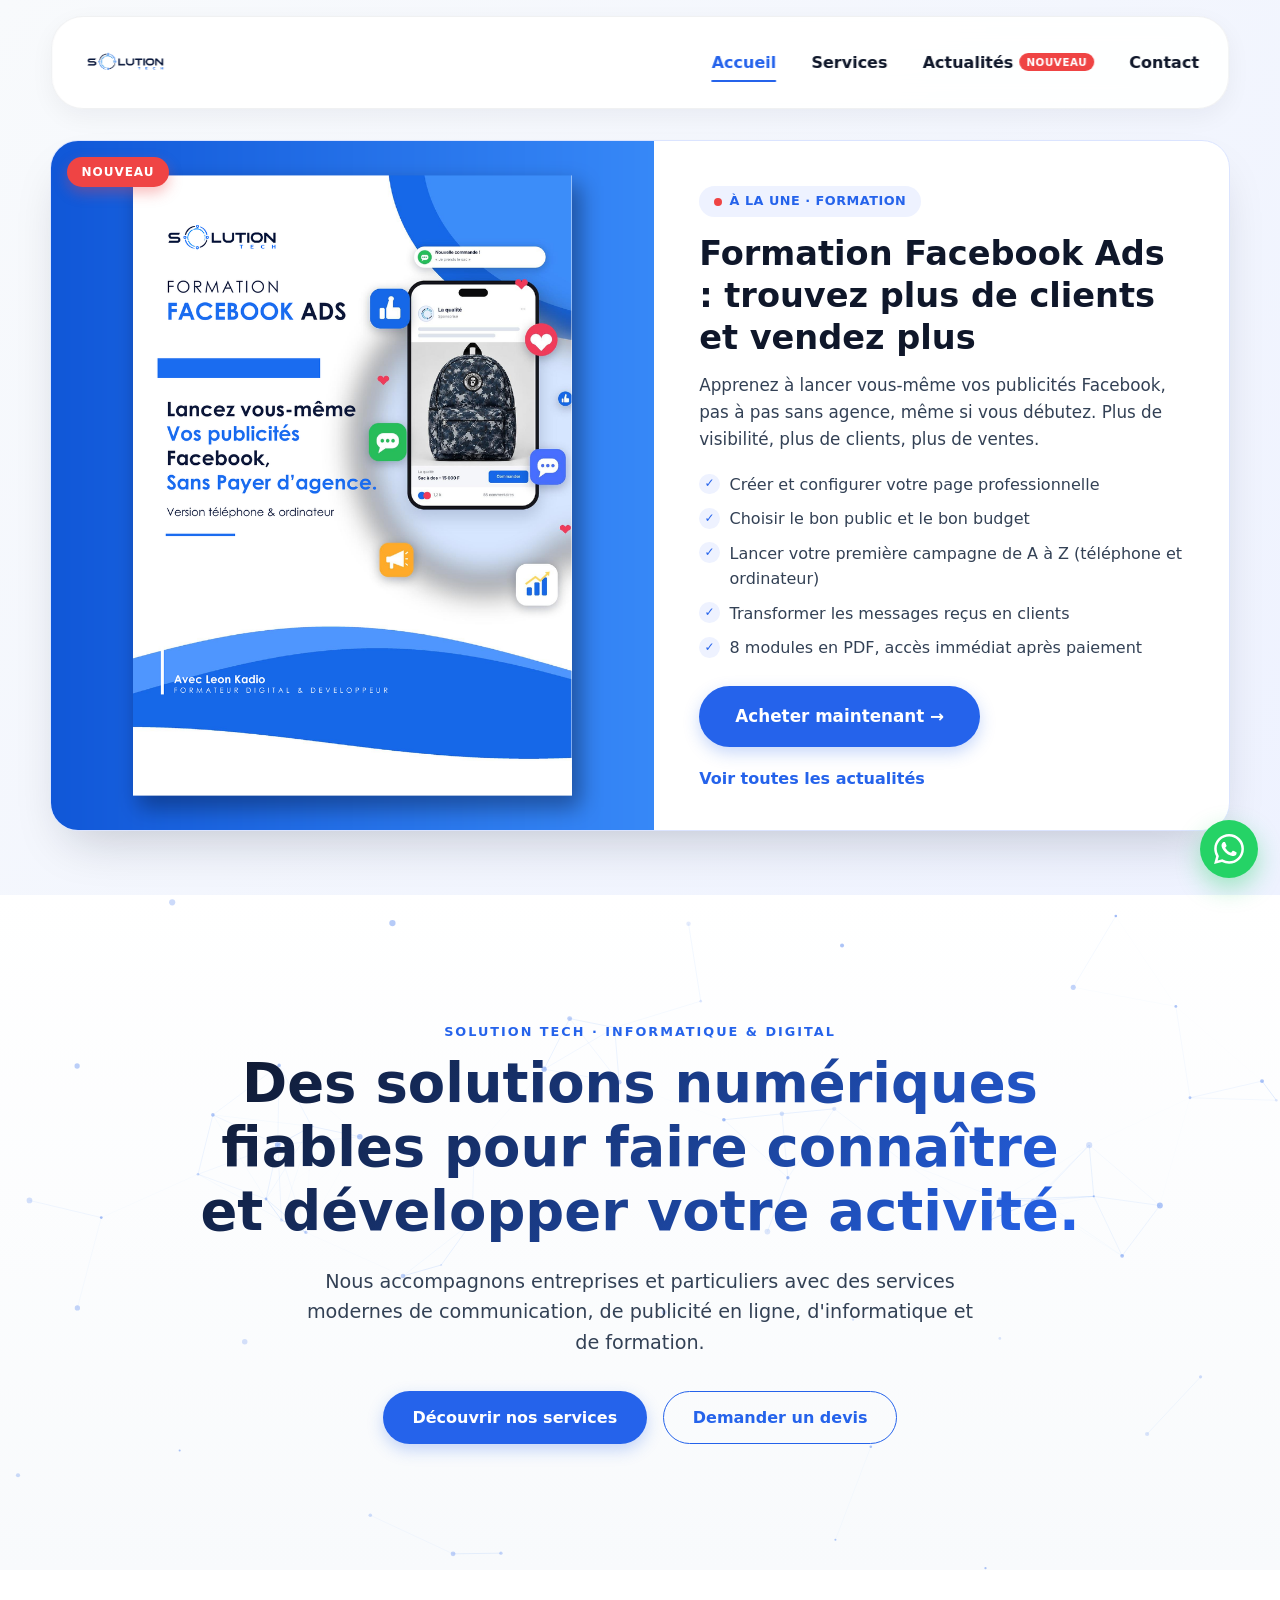
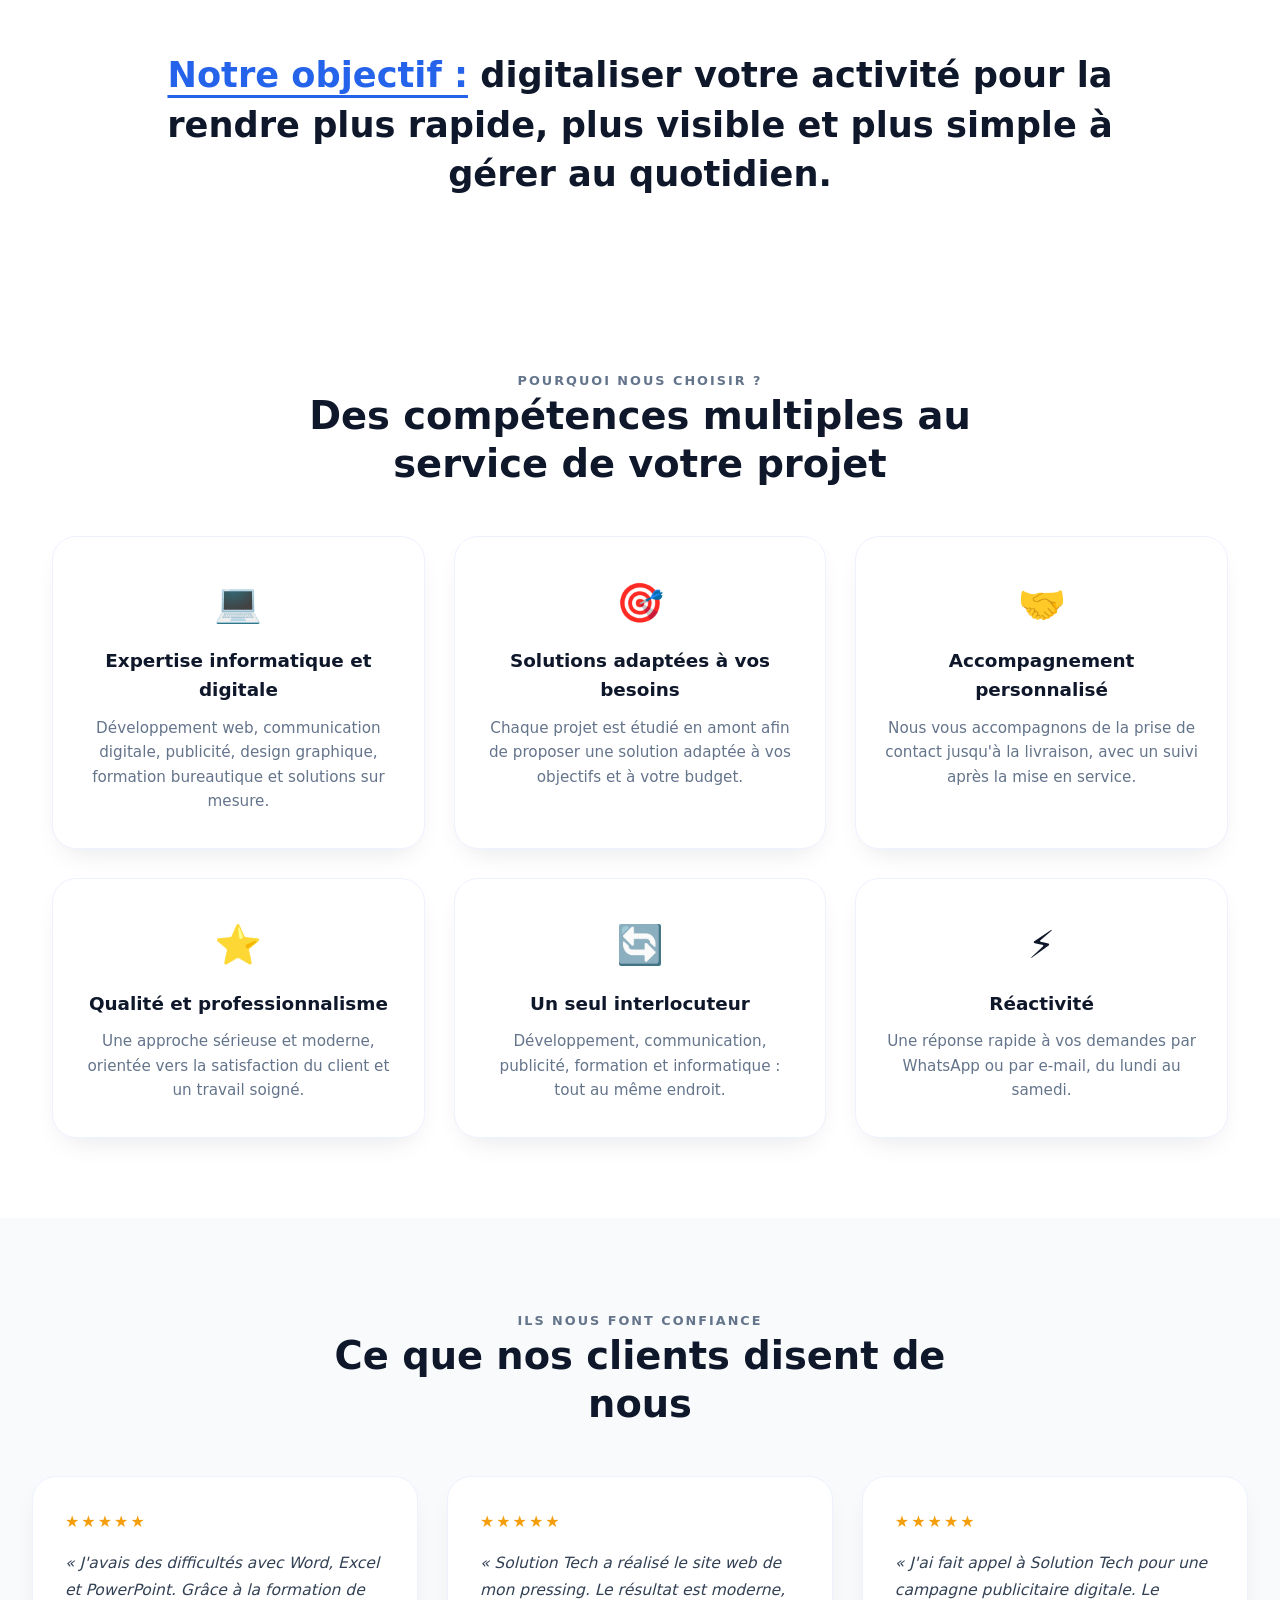
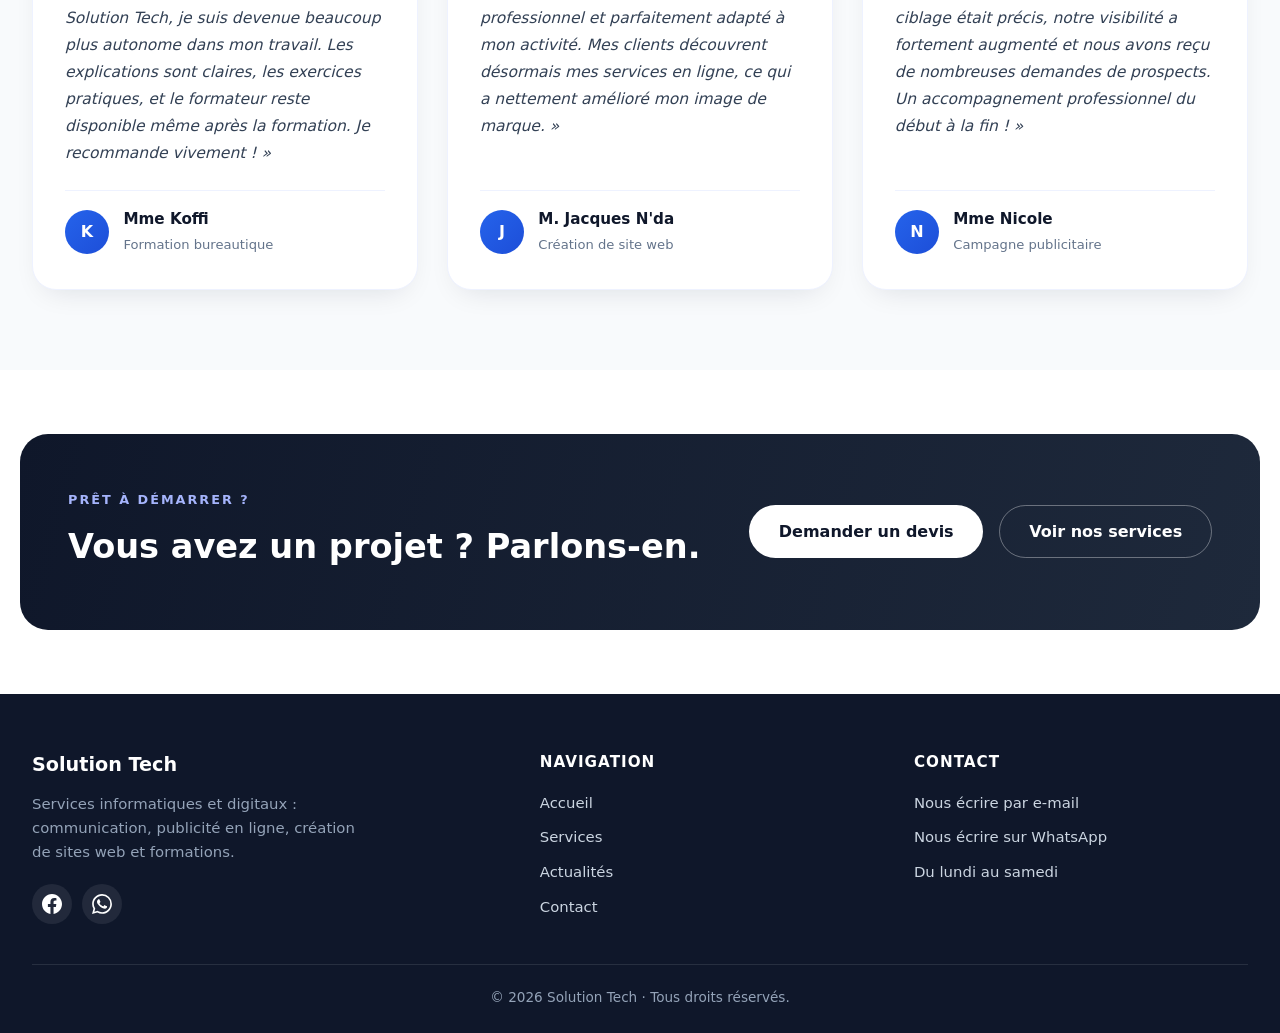
==== commit 8da6a485: "Update index.html" ====
--- a/index.html
+++ b/index.html
@@ -49,32 +49,6 @@
     <!-- ===== OBJECTIF ===== -->
     <section class="mission">
       <h2 class="reveal"><span>Notre objectif :</span> digitaliser votre activité pour la rendre plus rapide, plus visible et plus simple à gérer au quotidien.</h2>
-    </section>
-
-    <!-- ===== DOMAINES ===== -->
-    <section class="domains">
-      <div class="domain-grid">
-        <a class="domain-card reveal" href="services.html#digital">
-          <div class="domain-icon">📣</div>
-          <h3>Services digitaux</h3>
-          <p>Pages Facebook pro, campagnes publicitaires et community management.</p>
-        </a>
-        <a class="domain-card reveal" href="services.html#digital">
-          <div class="domain-icon">🎨</div>
-          <h3>Supports de communication</h3>
-          <p>Affiches, logos, flyers, cartes de visite, brochures, company profiles.</p>
-        </a>
-        <a class="domain-card reveal" href="services.html#informatique">
-          <div class="domain-icon">💻</div>
-          <h3>Services informatiques</h3>
-          <p>Sites web, logiciels, applications, installation de systèmes et d'Office.</p>
-        </a>
-        <a class="domain-card reveal" href="services.html#formations">
-          <div class="domain-icon">🎓</div>
-          <h3>Formations</h3>
-          <p>Bureautique (Word, Excel, PowerPoint) et publicité Facebook Ads.</p>
-        </a>
-      </div>
     </section>
 
     <!-- ===== POURQUOI NOUS CHOISIR ===== -->
